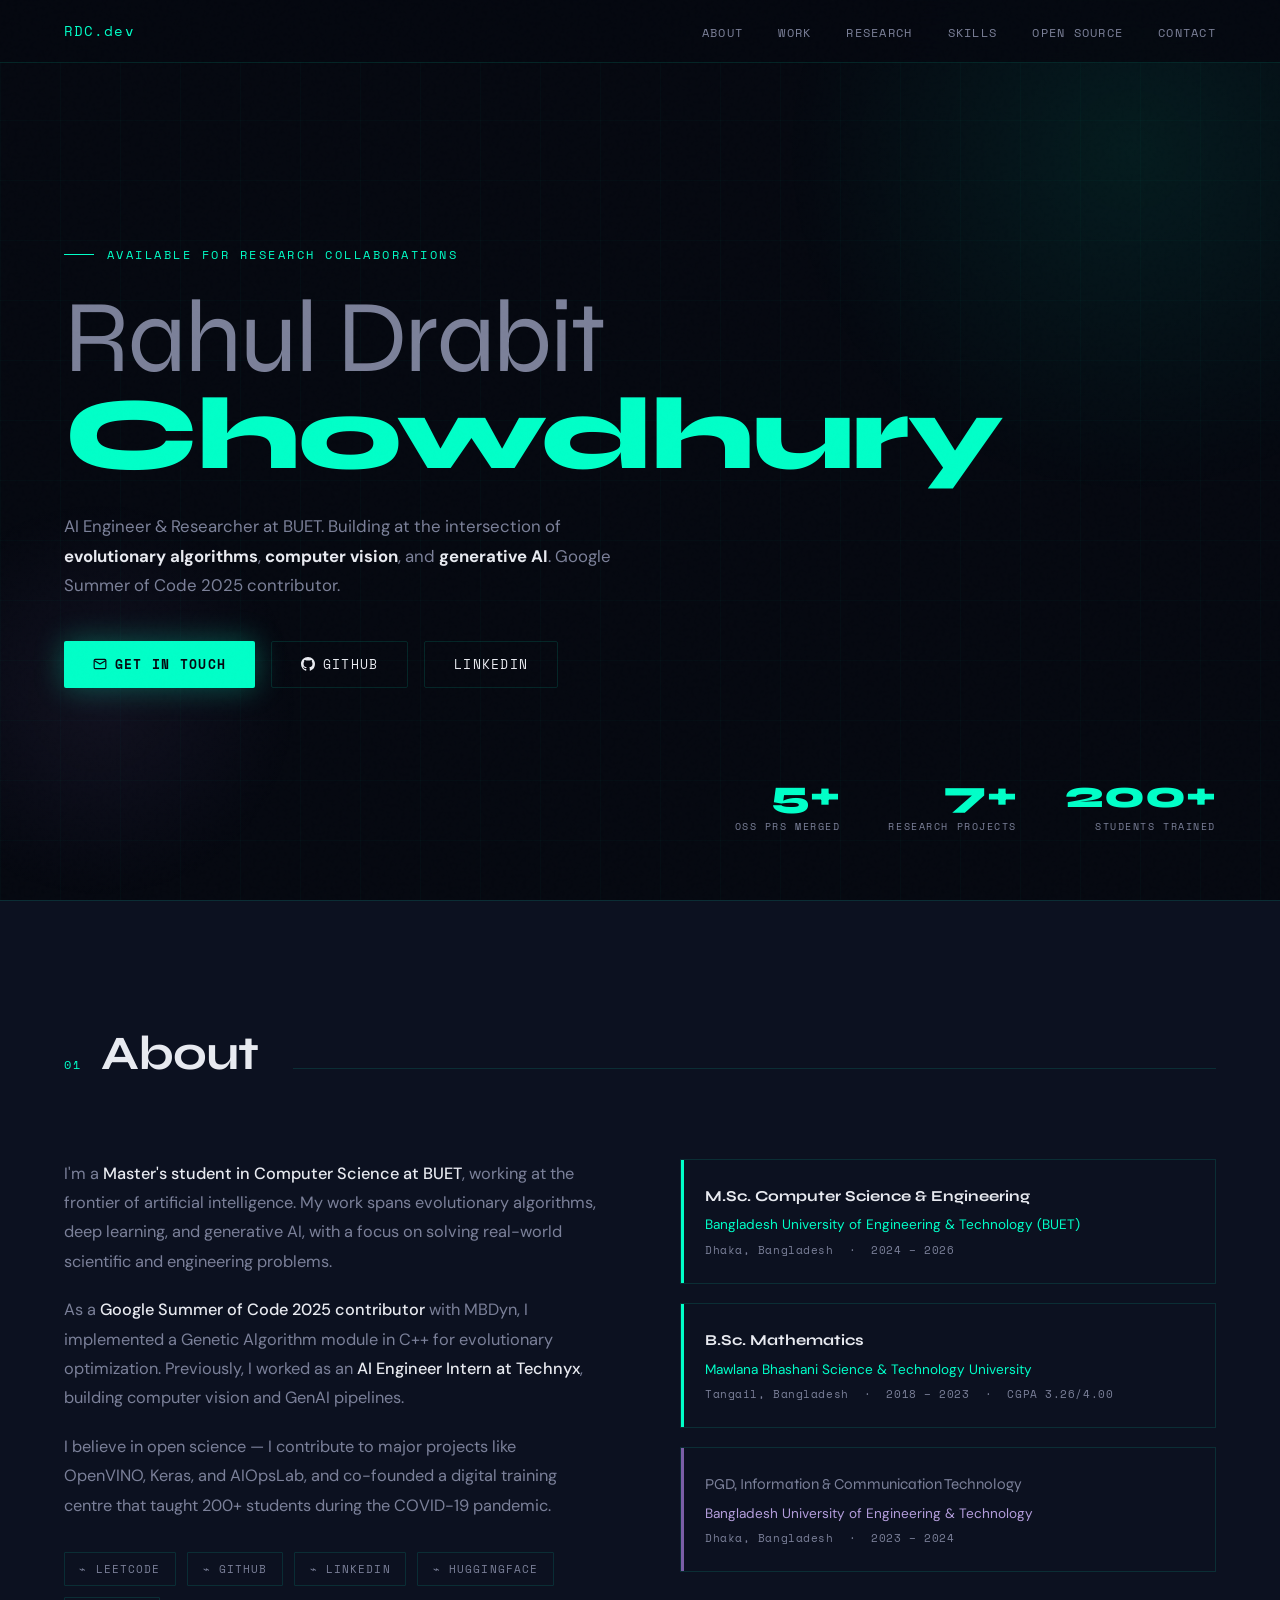
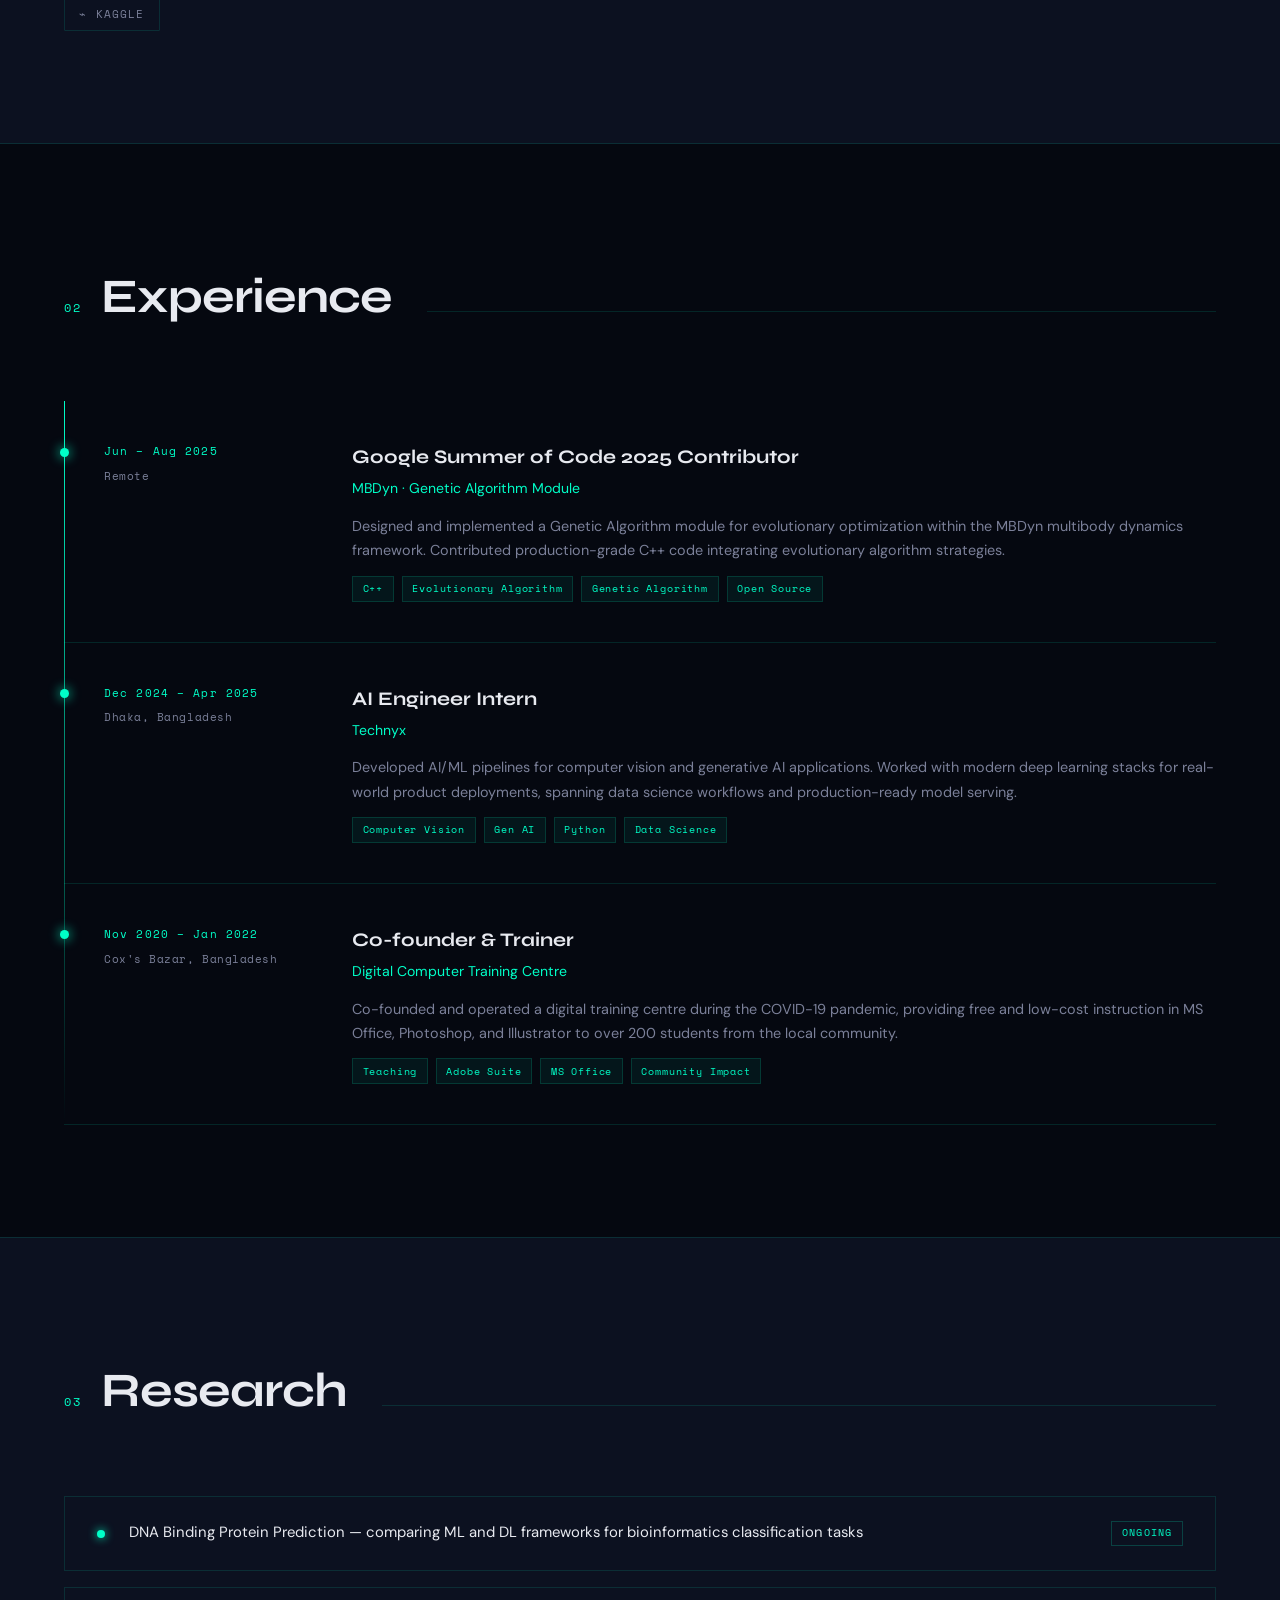
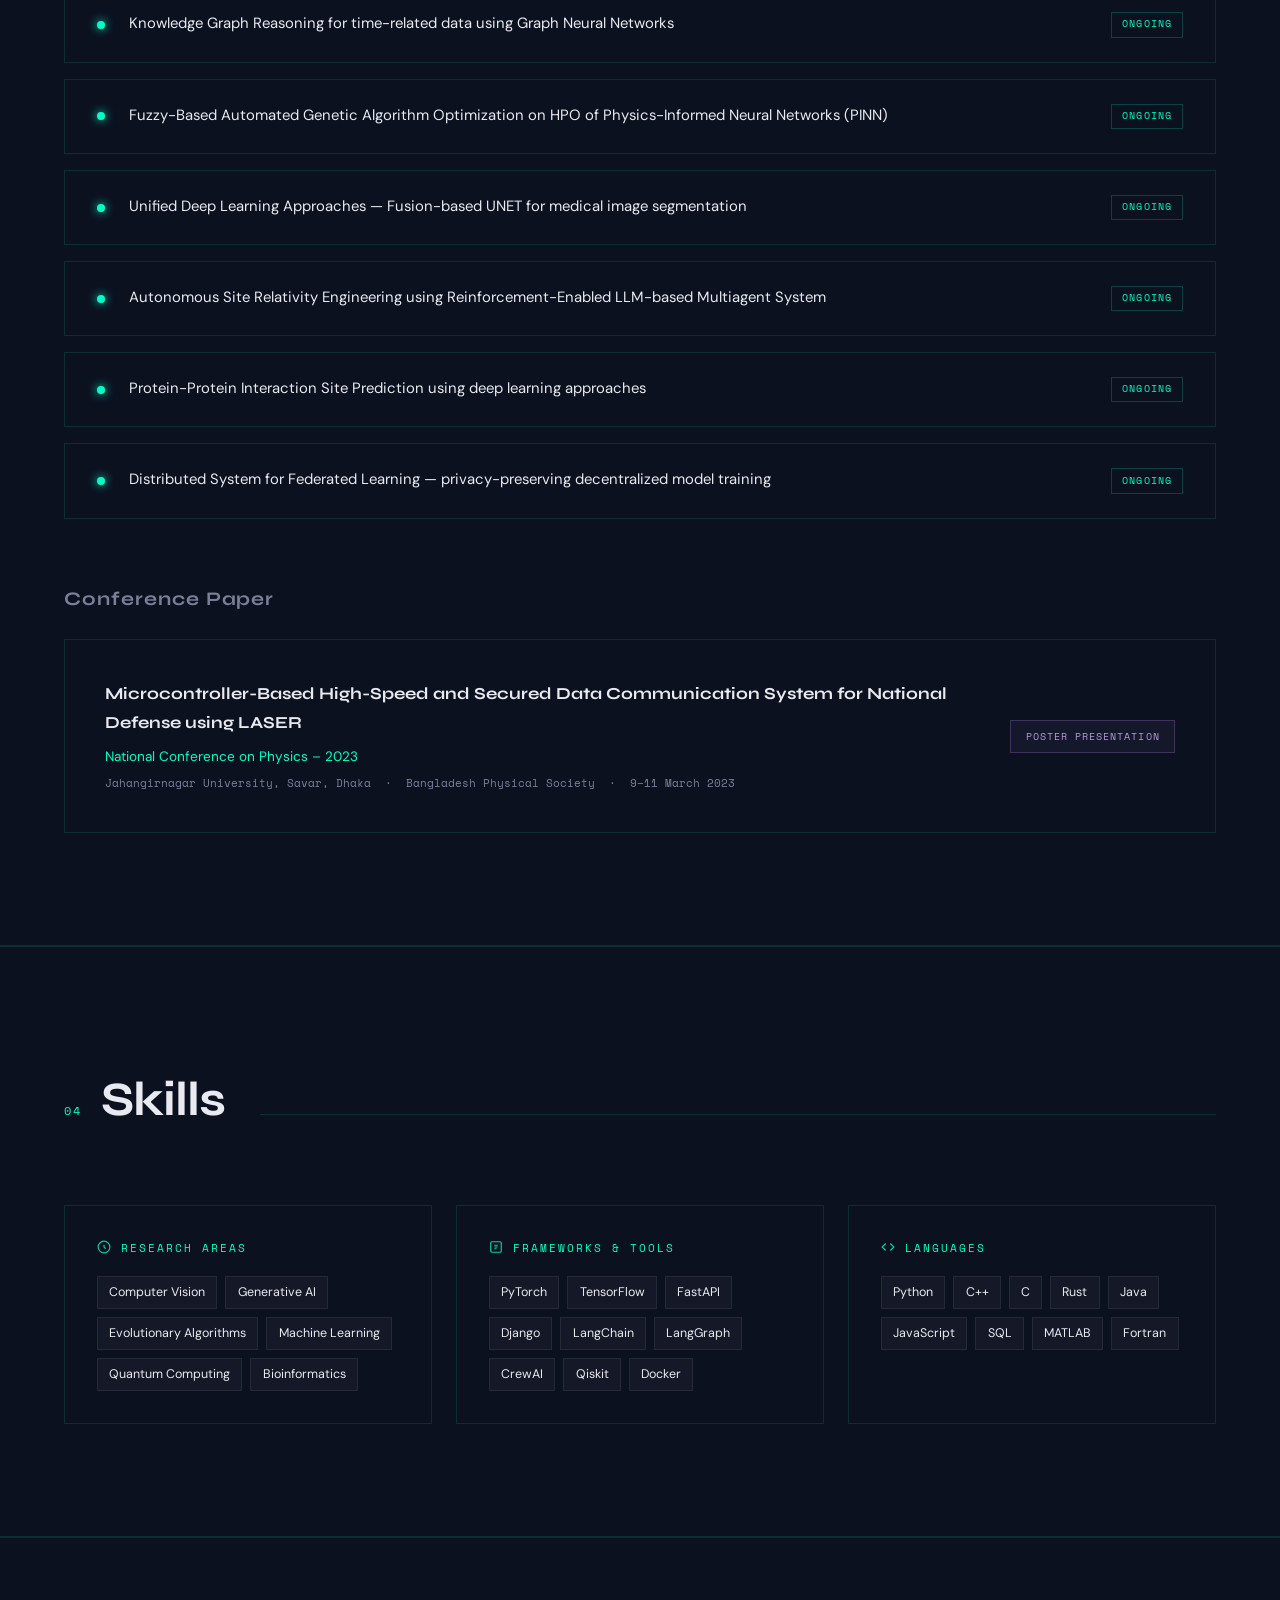
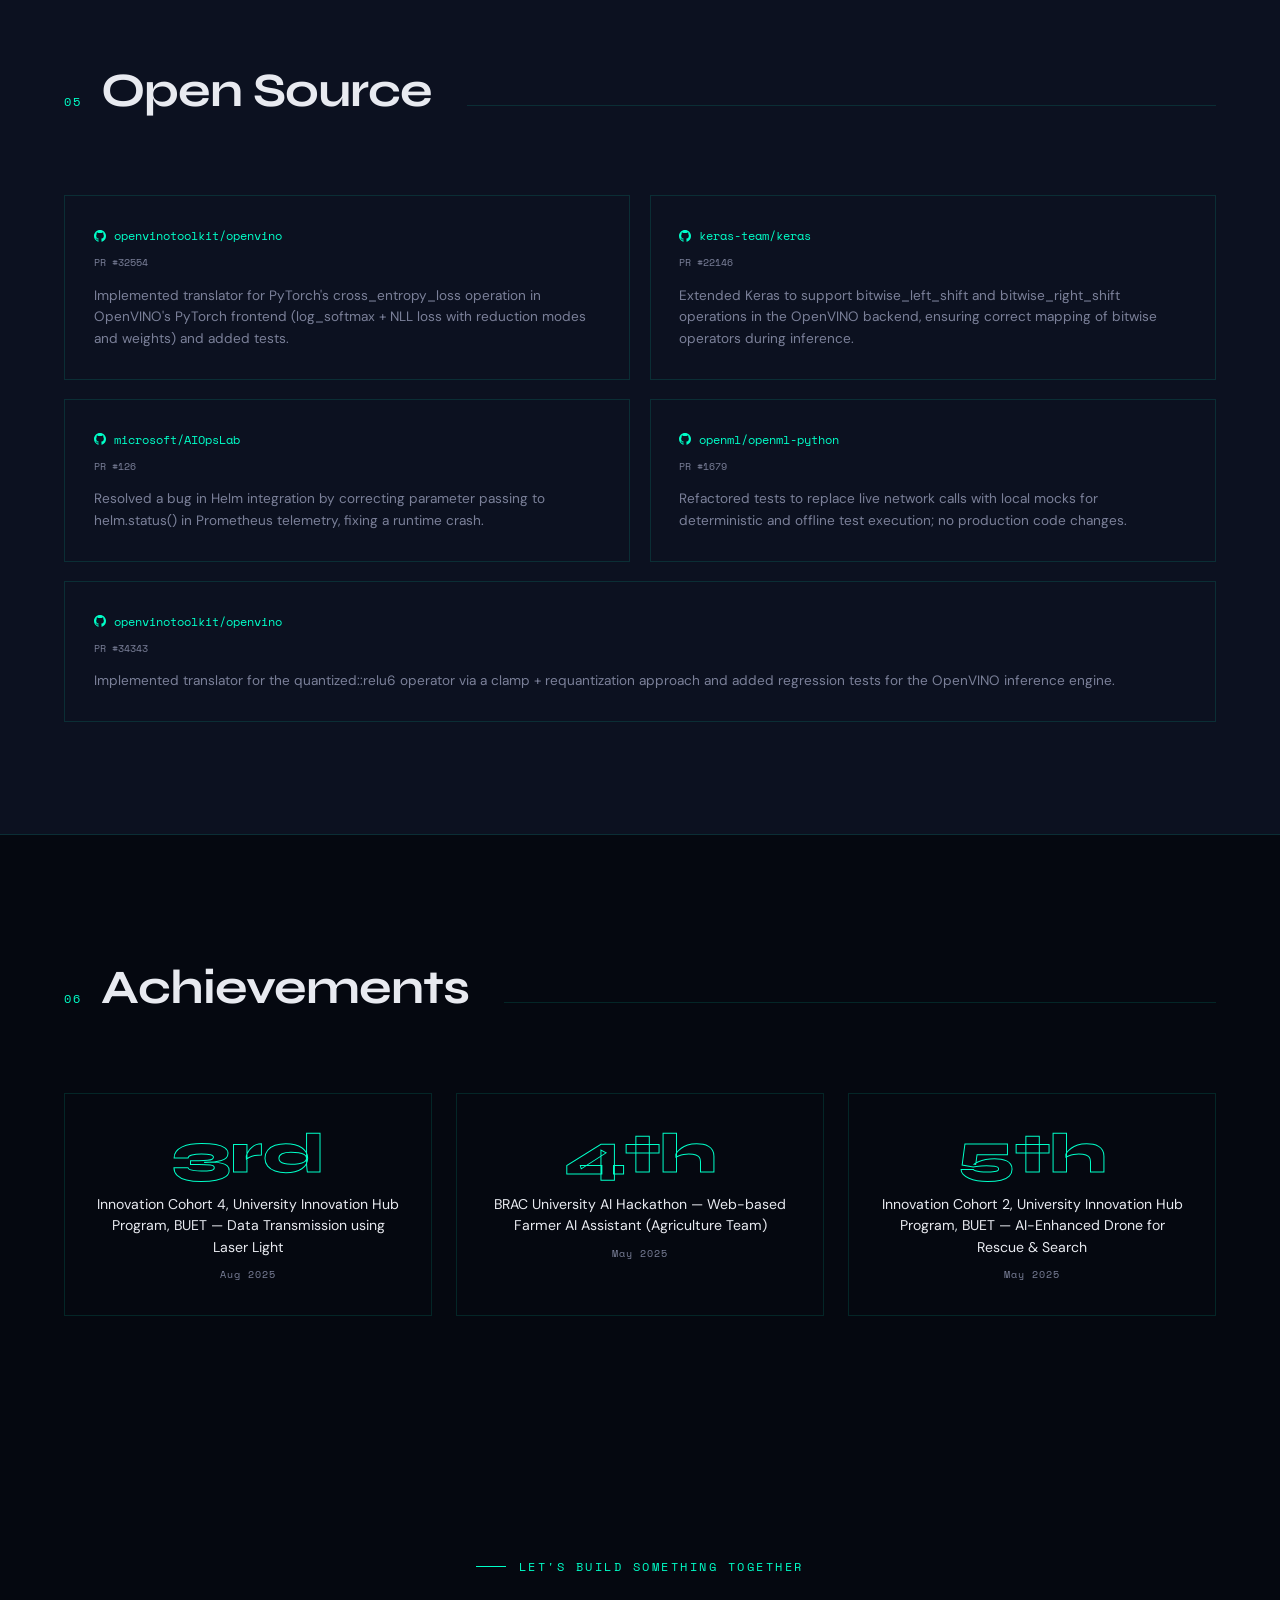
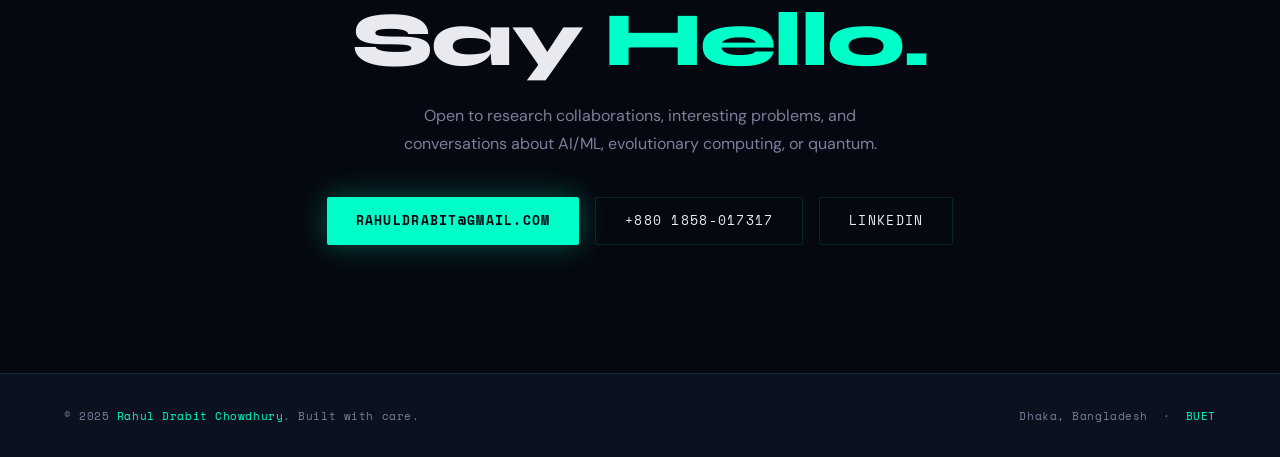
==== index.html @ 12fa7d72 "Adding initial  Index file" ====
<!DOCTYPE html>
<html lang="en">
<head>
<meta charset="UTF-8" />
<meta name="viewport" content="width=device-width, initial-scale=1.0" />
<title>Rahul Drabit Chowdhury — AI Engineer & Researcher</title>
<link rel="preconnect" href="https://fonts.googleapis.com" />
<link rel="preconnect" href="https://fonts.gstatic.com" crossorigin />
<link href="https://fonts.googleapis.com/css2?family=Syne:wght@400;600;700;800&family=Space+Mono:ital,wght@0,400;0,700;1,400&family=DM+Sans:ital,opsz,wght@0,9..40,300;0,9..40,400;0,9..40,500;1,9..40,300&display=swap" rel="stylesheet" />
<style>
  /* ─── TOKENS ───────────────────────────────────────────────────── */
  :root {
    --bg:        #050810;
    --surface:   #0c1120;
    --border:    rgba(0,255,200,0.12);
    --accent:    #00ffc8;
    --accent2:   #7b5ea7;
    --accent3:   #ff6b6b;
    --text:      #e8eaf0;
    --muted:     #7b8099;
    --heading:   'Syne', sans-serif;
    --mono:      'Space Mono', monospace;
    --body:      'DM Sans', sans-serif;
    --glow:      0 0 40px rgba(0,255,200,0.18);
  }

  *, *::before, *::after { box-sizing: border-box; margin: 0; padding: 0; }

  html { scroll-behavior: smooth; font-size: 16px; }

  body {
    background: var(--bg);
    color: var(--text);
    font-family: var(--body);
    line-height: 1.7;
    overflow-x: hidden;
  }

  /* ─── NOISE OVERLAY ─────────────────────────────────────────────── */
  body::before {
    content: '';
    position: fixed;
    inset: 0;
    background-image: url("data:image/svg+xml,%3Csvg viewBox='0 0 256 256' xmlns='http://www.w3.org/2000/svg'%3E%3Cfilter id='n'%3E%3CfeTurbulence type='fractalNoise' baseFrequency='0.9' numOctaves='4' stitchTiles='stitch'/%3E%3C/filter%3E%3Crect width='100%25' height='100%25' filter='url(%23n)' opacity='0.04'/%3E%3C/svg%3E");
    pointer-events: none;
    z-index: 9999;
    opacity: 0.4;
  }

  /* ─── GRID BACKDROP ─────────────────────────────────────────────── */
  body::after {
    content: '';
    position: fixed;
    inset: 0;
    background-image:
      linear-gradient(rgba(0,255,200,0.025) 1px, transparent 1px),
      linear-gradient(90deg, rgba(0,255,200,0.025) 1px, transparent 1px);
    background-size: 60px 60px;
    pointer-events: none;
    z-index: 0;
  }

  /* ─── SCROLLBAR ──────────────────────────────────────────────────── */
  ::-webkit-scrollbar { width: 4px; }
  ::-webkit-scrollbar-track { background: var(--bg); }
  ::-webkit-scrollbar-thumb { background: var(--accent); border-radius: 2px; }

  /* ─── NAV ────────────────────────────────────────────────────────── */
  nav {
    position: fixed;
    top: 0; left: 0; right: 0;
    z-index: 100;
    display: flex;
    align-items: center;
    justify-content: space-between;
    padding: 1.1rem 4rem;
    background: rgba(5,8,16,0.85);
    backdrop-filter: blur(18px);
    border-bottom: 1px solid var(--border);
  }
  .nav-logo {
    font-family: var(--mono);
    font-size: 0.85rem;
    color: var(--accent);
    letter-spacing: 0.08em;
    text-decoration: none;
  }
  .nav-links { display: flex; gap: 2.2rem; list-style: none; }
  .nav-links a {
    font-family: var(--mono);
    font-size: 0.78rem;
    letter-spacing: 0.1em;
    color: var(--muted);
    text-decoration: none;
    text-transform: uppercase;
    transition: color 0.2s;
  }
  .nav-links a:hover { color: var(--accent); }

  /* ─── HERO ───────────────────────────────────────────────────────── */
  #hero {
    position: relative;
    z-index: 1;
    min-height: 100vh;
    display: flex;
    flex-direction: column;
    justify-content: center;
    padding: 8rem 4rem 6rem;
    overflow: hidden;
  }

  .hero-orb {
    position: absolute;
    width: 700px; height: 700px;
    background: radial-gradient(circle, rgba(0,255,200,0.08) 0%, transparent 70%);
    top: -200px; right: -200px;
    border-radius: 50%;
    pointer-events: none;
    animation: pulse 8s ease-in-out infinite;
  }
  .hero-orb2 {
    position: absolute;
    width: 400px; height: 400px;
    background: radial-gradient(circle, rgba(123,94,167,0.1) 0%, transparent 70%);
    bottom: 0; left: -100px;
    border-radius: 50%;
    pointer-events: none;
    animation: pulse 10s ease-in-out infinite reverse;
  }

  @keyframes pulse {
    0%, 100% { transform: scale(1) translate(0,0); opacity: 1; }
    50% { transform: scale(1.08) translate(10px, -10px); opacity: 0.7; }
  }

  .hero-tag {
    font-family: var(--mono);
    font-size: 0.78rem;
    color: var(--accent);
    letter-spacing: 0.2em;
    text-transform: uppercase;
    margin-bottom: 1.5rem;
    display: flex;
    align-items: center;
    gap: 0.8rem;
    opacity: 0;
    animation: fadeUp 0.8s 0.2s forwards;
  }
  .hero-tag::before {
    content: '';
    display: inline-block;
    width: 30px; height: 1px;
    background: var(--accent);
  }

  h1 {
    font-family: var(--heading);
    font-size: clamp(3.5rem, 8vw, 7rem);
    font-weight: 800;
    line-height: 0.95;
    letter-spacing: -0.02em;
    margin-bottom: 1.8rem;
    opacity: 0;
    animation: fadeUp 0.8s 0.4s forwards;
  }
  h1 .line-accent { color: var(--accent); display: block; }
  h1 .line-dim { color: var(--muted); font-weight: 400; }

  .hero-desc {
    max-width: 560px;
    font-size: 1.05rem;
    color: var(--muted);
    line-height: 1.75;
    margin-bottom: 2.5rem;
    opacity: 0;
    animation: fadeUp 0.8s 0.6s forwards;
  }

  .hero-actions {
    display: flex;
    gap: 1rem;
    flex-wrap: wrap;
    opacity: 0;
    animation: fadeUp 0.8s 0.8s forwards;
  }

  .btn {
    display: inline-flex;
    align-items: center;
    gap: 0.5rem;
    padding: 0.75rem 1.8rem;
    font-family: var(--mono);
    font-size: 0.8rem;
    letter-spacing: 0.1em;
    text-transform: uppercase;
    text-decoration: none;
    border-radius: 2px;
    transition: all 0.25s;
    cursor: pointer;
  }
  .btn-primary {
    background: var(--accent);
    color: var(--bg);
    font-weight: 700;
    box-shadow: 0 0 30px rgba(0,255,200,0.3);
  }
  .btn-primary:hover { box-shadow: 0 0 50px rgba(0,255,200,0.55); transform: translateY(-2px); }
  .btn-ghost {
    border: 1px solid var(--border);
    color: var(--text);
    background: transparent;
  }
  .btn-ghost:hover { border-color: var(--accent); color: var(--accent); }

  .hero-stats {
    position: absolute;
    bottom: 4rem; right: 4rem;
    display: flex;
    gap: 3rem;
    opacity: 0;
    animation: fadeUp 0.8s 1s forwards;
  }
  .stat-item { text-align: right; }
  .stat-num {
    font-family: var(--heading);
    font-size: 2.4rem;
    font-weight: 800;
    color: var(--accent);
    line-height: 1;
  }
  .stat-label {
    font-family: var(--mono);
    font-size: 0.65rem;
    letter-spacing: 0.15em;
    color: var(--muted);
    text-transform: uppercase;
    margin-top: 0.25rem;
  }

  @keyframes fadeUp {
    from { opacity: 0; transform: translateY(24px); }
    to   { opacity: 1; transform: translateY(0); }
  }

  /* ─── SECTION COMMONS ────────────────────────────────────────────── */
  section {
    position: relative;
    z-index: 1;
    padding: 7rem 4rem;
  }
  .section-header {
    display: flex;
    align-items: baseline;
    gap: 1.2rem;
    margin-bottom: 4rem;
  }
  .section-num {
    font-family: var(--mono);
    font-size: 0.72rem;
    color: var(--accent);
    letter-spacing: 0.15em;
  }
  h2 {
    font-family: var(--heading);
    font-size: clamp(2rem, 4vw, 3rem);
    font-weight: 700;
    letter-spacing: -0.02em;
    color: var(--text);
  }
  .section-line {
    flex: 1;
    height: 1px;
    background: var(--border);
    margin-left: 1rem;
  }

  /* ─── ABOUT ──────────────────────────────────────────────────────── */
  #about { background: var(--surface); border-top: 1px solid var(--border); border-bottom: 1px solid var(--border); }

  .about-grid {
    display: grid;
    grid-template-columns: 1fr 1fr;
    gap: 5rem;
    align-items: start;
  }
  .about-text p {
    color: var(--muted);
    margin-bottom: 1.2rem;
    font-size: 1.02rem;
    line-height: 1.8;
  }
  .about-text p strong { color: var(--text); font-weight: 500; }

  .about-links { display: flex; flex-wrap: wrap; gap: 0.7rem; margin-top: 2rem; }
  .chip {
    display: inline-flex;
    align-items: center;
    gap: 0.4rem;
    padding: 0.4rem 0.9rem;
    background: transparent;
    border: 1px solid var(--border);
    border-radius: 1px;
    font-family: var(--mono);
    font-size: 0.7rem;
    letter-spacing: 0.1em;
    color: var(--muted);
    text-decoration: none;
    text-transform: uppercase;
    transition: all 0.2s;
  }
  .chip:hover { border-color: var(--accent); color: var(--accent); }

  .about-edu {}
  .edu-item {
    padding: 1.5rem;
    border: 1px solid var(--border);
    margin-bottom: 1.2rem;
    position: relative;
    transition: border-color 0.2s;
  }
  .edu-item:hover { border-color: rgba(0,255,200,0.35); }
  .edu-item::before {
    content: '';
    position: absolute;
    top: 0; left: 0;
    width: 3px; height: 100%;
    background: var(--accent);
  }
  .edu-degree {
    font-family: var(--heading);
    font-size: 0.95rem;
    font-weight: 700;
    color: var(--text);
    margin-bottom: 0.25rem;
  }
  .edu-school {
    font-size: 0.85rem;
    color: var(--accent);
    margin-bottom: 0.2rem;
  }
  .edu-meta {
    font-family: var(--mono);
    font-size: 0.7rem;
    color: var(--muted);
    letter-spacing: 0.05em;
  }

  /* ─── EXPERIENCE ─────────────────────────────────────────────────── */
  .exp-timeline { position: relative; }
  .exp-timeline::before {
    content: '';
    position: absolute;
    top: 0; bottom: 0; left: 0;
    width: 1px;
    background: linear-gradient(to bottom, var(--accent), transparent);
  }

  .exp-item {
    display: grid;
    grid-template-columns: 200px 1fr;
    gap: 3rem;
    padding: 2.5rem 0 2.5rem 2.5rem;
    border-bottom: 1px solid var(--border);
    position: relative;
  }
  .exp-item::before {
    content: '';
    position: absolute;
    top: 2.9rem; left: -4px;
    width: 9px; height: 9px;
    background: var(--accent);
    border-radius: 50%;
    box-shadow: 0 0 12px var(--accent);
  }
  .exp-meta {}
  .exp-period {
    font-family: var(--mono);
    font-size: 0.7rem;
    color: var(--accent);
    letter-spacing: 0.1em;
    margin-bottom: 0.4rem;
  }
  .exp-location {
    font-family: var(--mono);
    font-size: 0.68rem;
    color: var(--muted);
    letter-spacing: 0.05em;
  }
  .exp-content {}
  .exp-role {
    font-family: var(--heading);
    font-size: 1.2rem;
    font-weight: 700;
    color: var(--text);
    margin-bottom: 0.2rem;
  }
  .exp-company {
    font-size: 0.88rem;
    color: var(--accent);
    margin-bottom: 0.8rem;
  }
  .exp-desc {
    font-size: 0.9rem;
    color: var(--muted);
    line-height: 1.7;
  }
  .exp-tags { display: flex; flex-wrap: wrap; gap: 0.5rem; margin-top: 0.8rem; }
  .tag {
    padding: 0.2rem 0.6rem;
    background: rgba(0,255,200,0.06);
    border: 1px solid rgba(0,255,200,0.15);
    font-family: var(--mono);
    font-size: 0.65rem;
    color: var(--accent);
    letter-spacing: 0.08em;
  }

  /* ─── SKILLS ─────────────────────────────────────────────────────── */
  #skills { background: var(--surface); border-top: 1px solid var(--border); border-bottom: 1px solid var(--border); }

  .skills-grid {
    display: grid;
    grid-template-columns: repeat(3, 1fr);
    gap: 1.5rem;
  }
  .skill-card {
    padding: 2rem;
    border: 1px solid var(--border);
    transition: all 0.25s;
    position: relative;
    overflow: hidden;
  }
  .skill-card::after {
    content: '';
    position: absolute;
    bottom: 0; left: 0; right: 0;
    height: 2px;
    background: linear-gradient(90deg, var(--accent), transparent);
    transform: scaleX(0);
    transform-origin: left;
    transition: transform 0.3s;
  }
  .skill-card:hover { border-color: rgba(0,255,200,0.3); }
  .skill-card:hover::after { transform: scaleX(1); }

  .skill-card-title {
    font-family: var(--mono);
    font-size: 0.7rem;
    letter-spacing: 0.18em;
    color: var(--accent);
    text-transform: uppercase;
    margin-bottom: 1.2rem;
    display: flex;
    align-items: center;
    gap: 0.6rem;
  }
  .skill-card-title svg { opacity: 0.8; }
  .skill-pills { display: flex; flex-wrap: wrap; gap: 0.5rem; }
  .pill {
    padding: 0.3rem 0.7rem;
    background: rgba(255,255,255,0.03);
    border: 1px solid rgba(255,255,255,0.07);
    font-size: 0.78rem;
    color: var(--text);
    transition: all 0.2s;
  }
  .pill:hover { background: rgba(0,255,200,0.07); border-color: var(--accent); color: var(--accent); }

  /* ─── RESEARCH ───────────────────────────────────────────────────── */
  .research-list { display: flex; flex-direction: column; gap: 1rem; }
  .research-item {
    display: flex;
    align-items: flex-start;
    gap: 1.5rem;
    padding: 1.5rem 2rem;
    border: 1px solid var(--border);
    transition: all 0.25s;
  }
  .research-item:hover { border-color: rgba(0,255,200,0.3); background: rgba(0,255,200,0.02); }
  .research-dot {
    width: 8px; height: 8px;
    background: var(--accent);
    border-radius: 50%;
    margin-top: 0.55rem;
    flex-shrink: 0;
    box-shadow: 0 0 10px var(--accent);
    animation: blink 2s ease-in-out infinite;
  }
  @keyframes blink {
    0%, 100% { opacity: 1; }
    50% { opacity: 0.3; }
  }
  .research-text {
    font-size: 0.93rem;
    color: var(--text);
    line-height: 1.6;
  }
  .research-status {
    margin-left: auto;
    flex-shrink: 0;
    font-family: var(--mono);
    font-size: 0.62rem;
    letter-spacing: 0.12em;
    color: var(--accent);
    text-transform: uppercase;
    padding: 0.2rem 0.6rem;
    border: 1px solid rgba(0,255,200,0.2);
    align-self: flex-start;
  }

  /* ─── OPEN SOURCE ────────────────────────────────────────────────── */
  #opensource { background: var(--surface); border-top: 1px solid var(--border); border-bottom: 1px solid var(--border); }

  .oss-grid {
    display: grid;
    grid-template-columns: repeat(2, 1fr);
    gap: 1.2rem;
  }
  .oss-card {
    padding: 1.8rem;
    border: 1px solid var(--border);
    transition: all 0.25s;
    text-decoration: none;
    display: block;
    position: relative;
    overflow: hidden;
  }
  .oss-card::before {
    content: '';
    position: absolute;
    inset: 0;
    background: linear-gradient(135deg, rgba(0,255,200,0.04), transparent);
    opacity: 0;
    transition: opacity 0.3s;
  }
  .oss-card:hover { border-color: rgba(0,255,200,0.35); }
  .oss-card:hover::before { opacity: 1; }
  .oss-repo {
    font-family: var(--mono);
    font-size: 0.78rem;
    color: var(--accent);
    margin-bottom: 0.5rem;
    display: flex;
    align-items: center;
    gap: 0.5rem;
  }
  .oss-pr {
    font-family: var(--mono);
    font-size: 0.65rem;
    color: var(--muted);
    margin-bottom: 0.8rem;
  }
  .oss-desc {
    font-size: 0.85rem;
    color: var(--muted);
    line-height: 1.6;
  }

  /* ─── ACHIEVEMENTS ───────────────────────────────────────────────── */
  .ach-grid {
    display: grid;
    grid-template-columns: repeat(3, 1fr);
    gap: 1.5rem;
  }
  .ach-card {
    padding: 2rem;
    border: 1px solid var(--border);
    text-align: center;
    transition: all 0.25s;
    position: relative;
  }
  .ach-card:hover { border-color: rgba(0,255,200,0.35); transform: translateY(-4px); }
  .ach-rank {
    font-family: var(--heading);
    font-size: 3.5rem;
    font-weight: 800;
    color: transparent;
    -webkit-text-stroke: 1px var(--accent);
    line-height: 1;
    margin-bottom: 0.8rem;
  }
  .ach-title {
    font-size: 0.88rem;
    color: var(--text);
    line-height: 1.5;
    margin-bottom: 0.5rem;
  }
  .ach-date {
    font-family: var(--mono);
    font-size: 0.65rem;
    color: var(--muted);
    letter-spacing: 0.1em;
  }

  /* ─── CONTACT ────────────────────────────────────────────────────── */
  #contact { text-align: center; padding: 8rem 4rem; }
  .contact-big {
    font-family: var(--heading);
    font-size: clamp(3rem, 6vw, 5.5rem);
    font-weight: 800;
    letter-spacing: -0.02em;
    margin-bottom: 1.5rem;
    line-height: 1;
  }
  .contact-big span { color: var(--accent); }
  .contact-sub {
    color: var(--muted);
    font-size: 1rem;
    margin-bottom: 2.5rem;
    max-width: 500px;
    margin-left: auto;
    margin-right: auto;
  }
  .contact-links { display: flex; justify-content: center; flex-wrap: wrap; gap: 1rem; }

  /* ─── FOOTER ─────────────────────────────────────────────────────── */
  footer {
    background: var(--surface);
    border-top: 1px solid var(--border);
    padding: 2rem 4rem;
    display: flex;
    justify-content: space-between;
    align-items: center;
    position: relative;
    z-index: 1;
  }
  footer p {
    font-family: var(--mono);
    font-size: 0.7rem;
    color: var(--muted);
    letter-spacing: 0.05em;
  }
  footer span { color: var(--accent); }

  /* ─── PAPER SECTION ──────────────────────────────────────────────── */
  .paper-card {
    padding: 2.5rem;
    border: 1px solid var(--border);
    display: grid;
    grid-template-columns: 1fr auto;
    gap: 2rem;
    align-items: center;
    transition: all 0.25s;
  }
  .paper-card:hover { border-color: rgba(0,255,200,0.35); }
  .paper-title {
    font-family: var(--heading);
    font-size: 1.05rem;
    font-weight: 700;
    color: var(--text);
    margin-bottom: 0.5rem;
  }
  .paper-venue {
    font-size: 0.85rem;
    color: var(--accent);
    margin-bottom: 0.3rem;
  }
  .paper-meta {
    font-family: var(--mono);
    font-size: 0.7rem;
    color: var(--muted);
  }
  .paper-badge {
    padding: 0.4rem 0.9rem;
    border: 1px solid rgba(123,94,167,0.4);
    background: rgba(123,94,167,0.08);
    font-family: var(--mono);
    font-size: 0.65rem;
    letter-spacing: 0.1em;
    color: #b39ddb;
    text-transform: uppercase;
    white-space: nowrap;
  }

  /* ─── RESPONSIVE ─────────────────────────────────────────────────── */
  @media (max-width: 900px) {
    nav { padding: 1rem 1.5rem; }
    .nav-links { gap: 1.2rem; }
    section { padding: 5rem 1.5rem; }
    #hero { padding: 7rem 1.5rem 5rem; }
    .about-grid, .skills-grid { grid-template-columns: 1fr; gap: 2.5rem; }
    .oss-grid, .ach-grid { grid-template-columns: 1fr; }
    .exp-item { grid-template-columns: 1fr; gap: 0.5rem; padding-left: 1.8rem; }
    .hero-stats { position: static; margin-top: 3rem; flex-wrap: wrap; gap: 1.5rem; }
    .stat-item { text-align: left; }
    h1 { font-size: 3.2rem; }
    .paper-card { grid-template-columns: 1fr; }
    footer { flex-direction: column; gap: 0.5rem; text-align: center; }
  }

  /* ─── SCROLL REVEAL ──────────────────────────────────────────────── */
  .reveal {
    opacity: 0;
    transform: translateY(30px);
    transition: opacity 0.7s ease, transform 0.7s ease;
  }
  .reveal.visible {
    opacity: 1;
    transform: translateY(0);
  }
</style>
</head>
<body>

<!-- NAV -->
<nav>
  <a href="#" class="nav-logo">RDC.dev</a>
  <ul class="nav-links">
    <li><a href="#about">About</a></li>
    <li><a href="#experience">Work</a></li>
    <li><a href="#research">Research</a></li>
    <li><a href="#skills">Skills</a></li>
    <li><a href="#opensource">Open Source</a></li>
    <li><a href="#contact">Contact</a></li>
  </ul>
</nav>

<!-- HERO -->
<section id="hero">
  <div class="hero-orb"></div>
  <div class="hero-orb2"></div>

  <p class="hero-tag">Available for research collaborations</p>

  <h1>
    <span class="line-dim">Rahul Drabit</span>
    <span class="line-accent">Chowdhury</span>
  </h1>

  <p class="hero-desc">
    AI Engineer &amp; Researcher at BUET. Building at the intersection of
    <strong style="color:var(--text)">evolutionary algorithms</strong>,
    <strong style="color:var(--text)">computer vision</strong>, and
    <strong style="color:var(--text)">generative AI</strong>.
    Google Summer of Code 2025 contributor.
  </p>

  <div class="hero-actions">
    <a href="mailto:rahuldrabit@gmail.com" class="btn btn-primary">
      <svg width="14" height="14" fill="none" stroke="currentColor" stroke-width="2" viewBox="0 0 24 24"><path d="M4 4h16c1.1 0 2 .9 2 2v12c0 1.1-.9 2-2 2H4c-1.1 0-2-.9-2-2V6c0-1.1.9-2 2-2z"/><polyline points="22,6 12,12 2,6"/></svg>
      Get In Touch
    </a>
    <a href="https://github.com/rahuldrabit" target="_blank" class="btn btn-ghost">
      <svg width="14" height="14" fill="currentColor" viewBox="0 0 24 24"><path d="M12 0C5.37 0 0 5.37 0 12c0 5.31 3.435 9.795 8.205 11.385.6.105.825-.255.825-.57 0-.285-.015-1.23-.015-2.235-3.015.555-3.795-.735-4.035-1.41-.135-.345-.72-1.41-1.23-1.695-.42-.225-1.02-.78-.015-.795.945-.015 1.62.87 1.845 1.23 1.08 1.815 2.805 1.305 3.495.99.105-.78.42-1.305.765-1.605-2.67-.3-5.46-1.335-5.46-5.925 0-1.305.465-2.385 1.23-3.225-.12-.3-.54-1.53.12-3.18 0 0 1.005-.315 3.3 1.23.96-.27 1.98-.405 3-.405s2.04.135 3 .405c2.295-1.56 3.3-1.23 3.3-1.23.66 1.65.24 2.88.12 3.18.765.84 1.23 1.905 1.23 3.225 0 4.605-2.805 5.625-5.475 5.925.435.375.81 1.095.81 2.22 0 1.605-.015 2.895-.015 3.3 0 .315.225.69.825.57A12.02 12.02 0 0 0 24 12c0-6.63-5.37-12-12-12z"/></svg>
      GitHub
    </a>
    <a href="https://linkedin.com/in/rahuldrabit" target="_blank" class="btn btn-ghost">LinkedIn</a>
  </div>

  <div class="hero-stats">
    <div class="stat-item">
      <div class="stat-num">5+</div>
      <div class="stat-label">OSS PRs Merged</div>
    </div>
    <div class="stat-item">
      <div class="stat-num">7+</div>
      <div class="stat-label">Research Projects</div>
    </div>
    <div class="stat-item">
      <div class="stat-num">200+</div>
      <div class="stat-label">Students Trained</div>
    </div>
  </div>
</section>

<!-- ABOUT -->
<section id="about">
  <div class="section-header reveal">
    <span class="section-num">01</span>
    <h2>About</h2>
    <div class="section-line"></div>
  </div>

  <div class="about-grid">
    <div class="about-text reveal">
      <p>
        I'm a <strong>Master's student in Computer Science at BUET</strong>, working at the frontier of
        artificial intelligence. My work spans evolutionary algorithms, deep learning, and generative AI,
        with a focus on solving real-world scientific and engineering problems.
      </p>
      <p>
        As a <strong>Google Summer of Code 2025 contributor</strong> with MBDyn, I implemented a
        Genetic Algorithm module in C++ for evolutionary optimization. Previously, I worked as an
        <strong>AI Engineer Intern at Technyx</strong>, building computer vision and GenAI pipelines.
      </p>
      <p>
        I believe in open science — I contribute to major projects like OpenVINO, Keras, and AIOpsLab,
        and co-founded a digital training centre that taught 200+ students during the COVID-19 pandemic.
      </p>
      <div class="about-links">
        <a href="https://leetcode.com/rahuldrabit" class="chip" target="_blank">⌁ LeetCode</a>
        <a href="https://github.com/rahuldrabit" class="chip" target="_blank">⌁ GitHub</a>
        <a href="https://linkedin.com/in/rahuldrabit" class="chip" target="_blank">⌁ LinkedIn</a>
        <a href="https://huggingface.co/rahuldrabit" class="chip" target="_blank">⌁ HuggingFace</a>
        <a href="https://kaggle.com/rahuldrabit" class="chip" target="_blank">⌁ Kaggle</a>
      </div>
    </div>

    <div class="about-edu reveal">
      <div class="edu-item">
        <div class="edu-degree">M.Sc. Computer Science &amp; Engineering</div>
        <div class="edu-school">Bangladesh University of Engineering &amp; Technology (BUET)</div>
        <div class="edu-meta">Dhaka, Bangladesh &nbsp;·&nbsp; 2024 – 2026</div>
      </div>
      <div class="edu-item">
        <div class="edu-degree">B.Sc. Mathematics</div>
        <div class="edu-school">Mawlana Bhashani Science &amp; Technology University</div>
        <div class="edu-meta">Tangail, Bangladesh &nbsp;·&nbsp; 2018 – 2023 &nbsp;·&nbsp; CGPA 3.26/4.00</div>
      </div>
      <div class="edu-item" style="--accent:#7b5ea7;">
        <div class="edu-degree" style="color:var(--muted); font-weight:400;">PGD, Information &amp; Communication Technology</div>
        <div class="edu-school" style="color:#b39ddb;">Bangladesh University of Engineering &amp; Technology</div>
        <div class="edu-meta">Dhaka, Bangladesh &nbsp;·&nbsp; 2023 – 2024</div>
      </div>
    </div>
  </div>
</section>

<!-- EXPERIENCE -->
<section id="experience">
  <div class="section-header reveal">
    <span class="section-num">02</span>
    <h2>Experience</h2>
    <div class="section-line"></div>
  </div>

  <div class="exp-timeline">
    <div class="exp-item reveal">
      <div class="exp-meta">
        <div class="exp-period">Jun – Aug 2025</div>
        <div class="exp-location">Remote</div>
      </div>
      <div class="exp-content">
        <div class="exp-role">Google Summer of Code 2025 Contributor</div>
        <div class="exp-company">MBDyn · Genetic Algorithm Module</div>
        <p class="exp-desc">Designed and implemented a Genetic Algorithm module for evolutionary optimization within the MBDyn multibody dynamics framework. Contributed production-grade C++ code integrating evolutionary algorithm strategies.</p>
        <div class="exp-tags">
          <span class="tag">C++</span>
          <span class="tag">Evolutionary Algorithm</span>
          <span class="tag">Genetic Algorithm</span>
          <span class="tag">Open Source</span>
        </div>
      </div>
    </div>

    <div class="exp-item reveal">
      <div class="exp-meta">
        <div class="exp-period">Dec 2024 – Apr 2025</div>
        <div class="exp-location">Dhaka, Bangladesh</div>
      </div>
      <div class="exp-content">
        <div class="exp-role">AI Engineer Intern</div>
        <div class="exp-company">Technyx</div>
        <p class="exp-desc">Developed AI/ML pipelines for computer vision and generative AI applications. Worked with modern deep learning stacks for real-world product deployments, spanning data science workflows and production-ready model serving.</p>
        <div class="exp-tags">
          <span class="tag">Computer Vision</span>
          <span class="tag">Gen AI</span>
          <span class="tag">Python</span>
          <span class="tag">Data Science</span>
        </div>
      </div>
    </div>

    <div class="exp-item reveal">
      <div class="exp-meta">
        <div class="exp-period">Nov 2020 – Jan 2022</div>
        <div class="exp-location">Cox's Bazar, Bangladesh</div>
      </div>
      <div class="exp-content">
        <div class="exp-role">Co-founder &amp; Trainer</div>
        <div class="exp-company">Digital Computer Training Centre</div>
        <p class="exp-desc">Co-founded and operated a digital training centre during the COVID-19 pandemic, providing free and low-cost instruction in MS Office, Photoshop, and Illustrator to over 200 students from the local community.</p>
        <div class="exp-tags">
          <span class="tag">Teaching</span>
          <span class="tag">Adobe Suite</span>
          <span class="tag">MS Office</span>
          <span class="tag">Community Impact</span>
        </div>
      </div>
    </div>
  </div>
</section>

<!-- RESEARCH -->
<section id="research" style="background:var(--surface); border-top:1px solid var(--border); border-bottom:1px solid var(--border);">
  <div class="section-header reveal">
    <span class="section-num">03</span>
    <h2>Research</h2>
    <div class="section-line"></div>
  </div>

  <div class="research-list">
    <div class="research-item reveal">
      <div class="research-dot"></div>
      <div class="research-text">DNA Binding Protein Prediction — comparing ML and DL frameworks for bioinformatics classification tasks</div>
      <span class="research-status">Ongoing</span>
    </div>
    <div class="research-item reveal">
      <div class="research-dot"></div>
      <div class="research-text">Knowledge Graph Reasoning for time-related data using Graph Neural Networks</div>
      <span class="research-status">Ongoing</span>
    </div>
    <div class="research-item reveal">
      <div class="research-dot"></div>
      <div class="research-text">Fuzzy-Based Automated Genetic Algorithm Optimization on HPO of Physics-Informed Neural Networks (PINN)</div>
      <span class="research-status">Ongoing</span>
    </div>
    <div class="research-item reveal">
      <div class="research-dot"></div>
      <div class="research-text">Unified Deep Learning Approaches — Fusion-based UNET for medical image segmentation</div>
      <span class="research-status">Ongoing</span>
    </div>
    <div class="research-item reveal">
      <div class="research-dot"></div>
      <div class="research-text">Autonomous Site Relativity Engineering using Reinforcement-Enabled LLM-based Multiagent System</div>
      <span class="research-status">Ongoing</span>
    </div>
    <div class="research-item reveal">
      <div class="research-dot"></div>
      <div class="research-text">Protein-Protein Interaction Site Prediction using deep learning approaches</div>
      <span class="research-status">Ongoing</span>
    </div>
    <div class="research-item reveal">
      <div class="research-dot"></div>
      <div class="research-text">Distributed System for Federated Learning — privacy-preserving decentralized model training</div>
      <span class="research-status">Ongoing</span>
    </div>
  </div>

  <!-- Conference Paper -->
  <div style="margin-top: 4rem;">
    <h3 style="font-family:var(--heading); font-size:1.2rem; color:var(--muted); margin-bottom:1.5rem; letter-spacing:0.05em;">Conference Paper</h3>
    <div class="paper-card reveal">
      <div>
        <div class="paper-title">Microcontroller-Based High-Speed and Secured Data Communication System for National Defense using LASER</div>
        <div class="paper-venue">National Conference on Physics – 2023</div>
        <div class="paper-meta">Jahangirnagar University, Savar, Dhaka &nbsp;·&nbsp; Bangladesh Physical Society &nbsp;·&nbsp; 9–11 March 2023</div>
      </div>
      <span class="paper-badge">Poster Presentation</span>
    </div>
  </div>
</section>

<!-- SKILLS -->
<section id="skills">
  <div class="section-header reveal">
    <span class="section-num">04</span>
    <h2>Skills</h2>
    <div class="section-line"></div>
  </div>

  <div class="skills-grid">
    <div class="skill-card reveal">
      <div class="skill-card-title">
        <svg width="14" height="14" fill="none" stroke="currentColor" stroke-width="2" viewBox="0 0 24 24"><circle cx="12" cy="12" r="10"/><path d="M12 8v4l3 3"/></svg>
        Research Areas
      </div>
      <div class="skill-pills">
        <span class="pill">Computer Vision</span>
        <span class="pill">Generative AI</span>
        <span class="pill">Evolutionary Algorithms</span>
        <span class="pill">Machine Learning</span>
        <span class="pill">Quantum Computing</span>
        <span class="pill">Bioinformatics</span>
      </div>
    </div>

    <div class="skill-card reveal">
      <div class="skill-card-title">
        <svg width="14" height="14" fill="none" stroke="currentColor" stroke-width="2" viewBox="0 0 24 24"><rect x="3" y="3" width="18" height="18" rx="2"/><path d="M9 9h6M9 12h6M9 15h4"/></svg>
        Frameworks &amp; Tools
      </div>
      <div class="skill-pills">
        <span class="pill">PyTorch</span>
        <span class="pill">TensorFlow</span>
        <span class="pill">FastAPI</span>
        <span class="pill">Django</span>
        <span class="pill">LangChain</span>
        <span class="pill">LangGraph</span>
        <span class="pill">CrewAI</span>
        <span class="pill">Qiskit</span>
        <span class="pill">Docker</span>
      </div>
    </div>

    <div class="skill-card reveal">
      <div class="skill-card-title">
        <svg width="14" height="14" fill="none" stroke="currentColor" stroke-width="2" viewBox="0 0 24 24"><polyline points="16 18 22 12 16 6"/><polyline points="8 6 2 12 8 18"/></svg>
        Languages
      </div>
      <div class="skill-pills">
        <span class="pill">Python</span>
        <span class="pill">C++</span>
        <span class="pill">C</span>
        <span class="pill">Rust</span>
        <span class="pill">Java</span>
        <span class="pill">JavaScript</span>
        <span class="pill">SQL</span>
        <span class="pill">MATLAB</span>
        <span class="pill">Fortran</span>
      </div>
    </div>
  </div>
</section>

<!-- OPEN SOURCE -->
<section id="opensource">
  <div class="section-header reveal">
    <span class="section-num">05</span>
    <h2>Open Source</h2>
    <div class="section-line"></div>
  </div>

  <div class="oss-grid">
    <a href="https://github.com/openvinotoolkit/openvino/pull/32554" target="_blank" class="oss-card reveal">
      <div class="oss-repo">
        <svg width="12" height="12" fill="currentColor" viewBox="0 0 24 24"><path d="M12 0C5.37 0 0 5.37 0 12c0 5.31 3.435 9.795 8.205 11.385.6.105.825-.255.825-.57 0-.285-.015-1.23-.015-2.235-3.015.555-3.795-.735-4.035-1.41-.135-.345-.72-1.41-1.23-1.695-.42-.225-1.02-.78-.015-.795.945-.015 1.62.87 1.845 1.23 1.08 1.815 2.805 1.305 3.495.99.105-.78.42-1.305.765-1.605-2.67-.3-5.46-1.335-5.46-5.925 0-1.305.465-2.385 1.23-3.225-.12-.3-.54-1.53.12-3.18 0 0 1.005-.315 3.3 1.23.96-.27 1.98-.405 3-.405s2.04.135 3 .405c2.295-1.56 3.3-1.23 3.3-1.23.66 1.65.24 2.88.12 3.18.765.84 1.23 1.905 1.23 3.225 0 4.605-2.805 5.625-5.475 5.925.435.375.81 1.095.81 2.22 0 1.605-.015 2.895-.015 3.3 0 .315.225.69.825.57A12.02 12.02 0 0 0 24 12c0-6.63-5.37-12-12-12z"/></svg>
        openvinotoolkit/openvino
      </div>
      <div class="oss-pr">PR #32554</div>
      <div class="oss-desc">Implemented translator for PyTorch's cross_entropy_loss operation in OpenVINO's PyTorch frontend (log_softmax + NLL loss with reduction modes and weights) and added tests.</div>
    </a>

    <a href="https://github.com/keras-team/keras/pull/22146" target="_blank" class="oss-card reveal">
      <div class="oss-repo">
        <svg width="12" height="12" fill="currentColor" viewBox="0 0 24 24"><path d="M12 0C5.37 0 0 5.37 0 12c0 5.31 3.435 9.795 8.205 11.385.6.105.825-.255.825-.57 0-.285-.015-1.23-.015-2.235-3.015.555-3.795-.735-4.035-1.41-.135-.345-.72-1.41-1.23-1.695-.42-.225-1.02-.78-.015-.795.945-.015 1.62.87 1.845 1.23 1.08 1.815 2.805 1.305 3.495.99.105-.78.42-1.305.765-1.605-2.67-.3-5.46-1.335-5.46-5.925 0-1.305.465-2.385 1.23-3.225-.12-.3-.54-1.53.12-3.18 0 0 1.005-.315 3.3 1.23.96-.27 1.98-.405 3-.405s2.04.135 3 .405c2.295-1.56 3.3-1.23 3.3-1.23.66 1.65.24 2.88.12 3.18.765.84 1.23 1.905 1.23 3.225 0 4.605-2.805 5.625-5.475 5.925.435.375.81 1.095.81 2.22 0 1.605-.015 2.895-.015 3.3 0 .315.225.69.825.57A12.02 12.02 0 0 0 24 12c0-6.63-5.37-12-12-12z"/></svg>
        keras-team/keras
      </div>
      <div class="oss-pr">PR #22146</div>
      <div class="oss-desc">Extended Keras to support bitwise_left_shift and bitwise_right_shift operations in the OpenVINO backend, ensuring correct mapping of bitwise operators during inference.</div>
    </a>

    <a href="https://github.com/microsoft/AIOpsLab/pull/126" target="_blank" class="oss-card reveal">
      <div class="oss-repo">
        <svg width="12" height="12" fill="currentColor" viewBox="0 0 24 24"><path d="M12 0C5.37 0 0 5.37 0 12c0 5.31 3.435 9.795 8.205 11.385.6.105.825-.255.825-.57 0-.285-.015-1.23-.015-2.235-3.015.555-3.795-.735-4.035-1.41-.135-.345-.72-1.41-1.23-1.695-.42-.225-1.02-.78-.015-.795.945-.015 1.62.87 1.845 1.23 1.08 1.815 2.805 1.305 3.495.99.105-.78.42-1.305.765-1.605-2.67-.3-5.46-1.335-5.46-5.925 0-1.305.465-2.385 1.23-3.225-.12-.3-.54-1.53.12-3.18 0 0 1.005-.315 3.3 1.23.96-.27 1.98-.405 3-.405s2.04.135 3 .405c2.295-1.56 3.3-1.23 3.3-1.23.66 1.65.24 2.88.12 3.18.765.84 1.23 1.905 1.23 3.225 0 4.605-2.805 5.625-5.475 5.925.435.375.81 1.095.81 2.22 0 1.605-.015 2.895-.015 3.3 0 .315.225.69.825.57A12.02 12.02 0 0 0 24 12c0-6.63-5.37-12-12-12z"/></svg>
        microsoft/AIOpsLab
      </div>
      <div class="oss-pr">PR #126</div>
      <div class="oss-desc">Resolved a bug in Helm integration by correcting parameter passing to helm.status() in Prometheus telemetry, fixing a runtime crash.</div>
    </a>

    <a href="https://github.com/openml/openml-python/pull/1679" target="_blank" class="oss-card reveal">
      <div class="oss-repo">
        <svg width="12" height="12" fill="currentColor" viewBox="0 0 24 24"><path d="M12 0C5.37 0 0 5.37 0 12c0 5.31 3.435 9.795 8.205 11.385.6.105.825-.255.825-.57 0-.285-.015-1.23-.015-2.235-3.015.555-3.795-.735-4.035-1.41-.135-.345-.72-1.41-1.23-1.695-.42-.225-1.02-.78-.015-.795.945-.015 1.62.87 1.845 1.23 1.08 1.815 2.805 1.305 3.495.99.105-.78.42-1.305.765-1.605-2.67-.3-5.46-1.335-5.46-5.925 0-1.305.465-2.385 1.23-3.225-.12-.3-.54-1.53.12-3.18 0 0 1.005-.315 3.3 1.23.96-.27 1.98-.405 3-.405s2.04.135 3 .405c2.295-1.56 3.3-1.23 3.3-1.23.66 1.65.24 2.88.12 3.18.765.84 1.23 1.905 1.23 3.225 0 4.605-2.805 5.625-5.475 5.925.435.375.81 1.095.81 2.22 0 1.605-.015 2.895-.015 3.3 0 .315.225.69.825.57A12.02 12.02 0 0 0 24 12c0-6.63-5.37-12-12-12z"/></svg>
        openml/openml-python
      </div>
      <div class="oss-pr">PR #1679</div>
      <div class="oss-desc">Refactored tests to replace live network calls with local mocks for deterministic and offline test execution; no production code changes.</div>
    </a>

    <a href="https://github.com/openvinotoolkit/openvino/pull/34343" target="_blank" class="oss-card reveal" style="grid-column: span 2;">
      <div class="oss-repo">
        <svg width="12" height="12" fill="currentColor" viewBox="0 0 24 24"><path d="M12 0C5.37 0 0 5.37 0 12c0 5.31 3.435 9.795 8.205 11.385.6.105.825-.255.825-.57 0-.285-.015-1.23-.015-2.235-3.015.555-3.795-.735-4.035-1.41-.135-.345-.72-1.41-1.23-1.695-.42-.225-1.02-.78-.015-.795.945-.015 1.62.87 1.845 1.23 1.08 1.815 2.805 1.305 3.495.99.105-.78.42-1.305.765-1.605-2.67-.3-5.46-1.335-5.46-5.925 0-1.305.465-2.385 1.23-3.225-.12-.3-.54-1.53.12-3.18 0 0 1.005-.315 3.3 1.23.96-.27 1.98-.405 3-.405s2.04.135 3 .405c2.295-1.56 3.3-1.23 3.3-1.23.66 1.65.24 2.88.12 3.18.765.84 1.23 1.905 1.23 3.225 0 4.605-2.805 5.625-5.475 5.925.435.375.81 1.095.81 2.22 0 1.605-.015 2.895-.015 3.3 0 .315.225.69.825.57A12.02 12.02 0 0 0 24 12c0-6.63-5.37-12-12-12z"/></svg>
        openvinotoolkit/openvino
      </div>
      <div class="oss-pr">PR #34343</div>
      <div class="oss-desc">Implemented translator for the quantized::relu6 operator via a clamp + requantization approach and added regression tests for the OpenVINO inference engine.</div>
    </a>
  </div>
</section>

<!-- ACHIEVEMENTS -->
<section id="achievements">
  <div class="section-header reveal">
    <span class="section-num">06</span>
    <h2>Achievements</h2>
    <div class="section-line"></div>
  </div>

  <div class="ach-grid">
    <div class="ach-card reveal">
      <div class="ach-rank">3rd</div>
      <div class="ach-title">Innovation Cohort 4, University Innovation Hub Program, BUET — Data Transmission using Laser Light</div>
      <div class="ach-date">Aug 2025</div>
    </div>
    <div class="ach-card reveal">
      <div class="ach-rank">4th</div>
      <div class="ach-title">BRAC University AI Hackathon — Web-based Farmer AI Assistant (Agriculture Team)</div>
      <div class="ach-date">May 2025</div>
    </div>
    <div class="ach-card reveal">
      <div class="ach-rank">5th</div>
      <div class="ach-title">Innovation Cohort 2, University Innovation Hub Program, BUET — AI-Enhanced Drone for Rescue &amp; Search</div>
      <div class="ach-date">May 2025</div>
    </div>
  </div>
</section>

<!-- CONTACT -->
<section id="contact">
  <p class="hero-tag reveal" style="justify-content:center;">Let's build something together</p>
  <div class="contact-big reveal">
    Say <span>Hello.</span>
  </div>
  <p class="contact-sub reveal">Open to research collaborations, interesting problems, and conversations about AI/ML, evolutionary computing, or quantum.</p>
  <div class="contact-links reveal">
    <a href="mailto:rahuldrabit@gmail.com" class="btn btn-primary">rahuldrabit@gmail.com</a>
    <a href="tel:+8801858017317" class="btn btn-ghost">+880 1858-017317</a>
    <a href="https://linkedin.com/in/rahuldrabit" target="_blank" class="btn btn-ghost">LinkedIn</a>
  </div>
</section>

<!-- FOOTER -->
<footer>
  <p>© 2025 <span>Rahul Drabit Chowdhury</span>. Built with care.</p>
  <p>Dhaka, Bangladesh &nbsp;·&nbsp; <span>BUET</span></p>
</footer>

<script>
  // Scroll reveal
  const observer = new IntersectionObserver((entries) => {
    entries.forEach(e => {
      if (e.isIntersecting) {
        e.target.classList.add('visible');
        observer.unobserve(e.target);
      }
    });
  }, { threshold: 0.1 });

  document.querySelectorAll('.reveal').forEach(el => observer.observe(el));

  // Stagger children reveals within grids
  document.querySelectorAll('.skills-grid, .oss-grid, .ach-grid, .research-list').forEach(grid => {
    [...grid.querySelectorAll('.reveal')].forEach((el, i) => {
      el.style.transitionDelay = `${i * 0.08}s`;
    });
  });
</script>
</body>
</html>
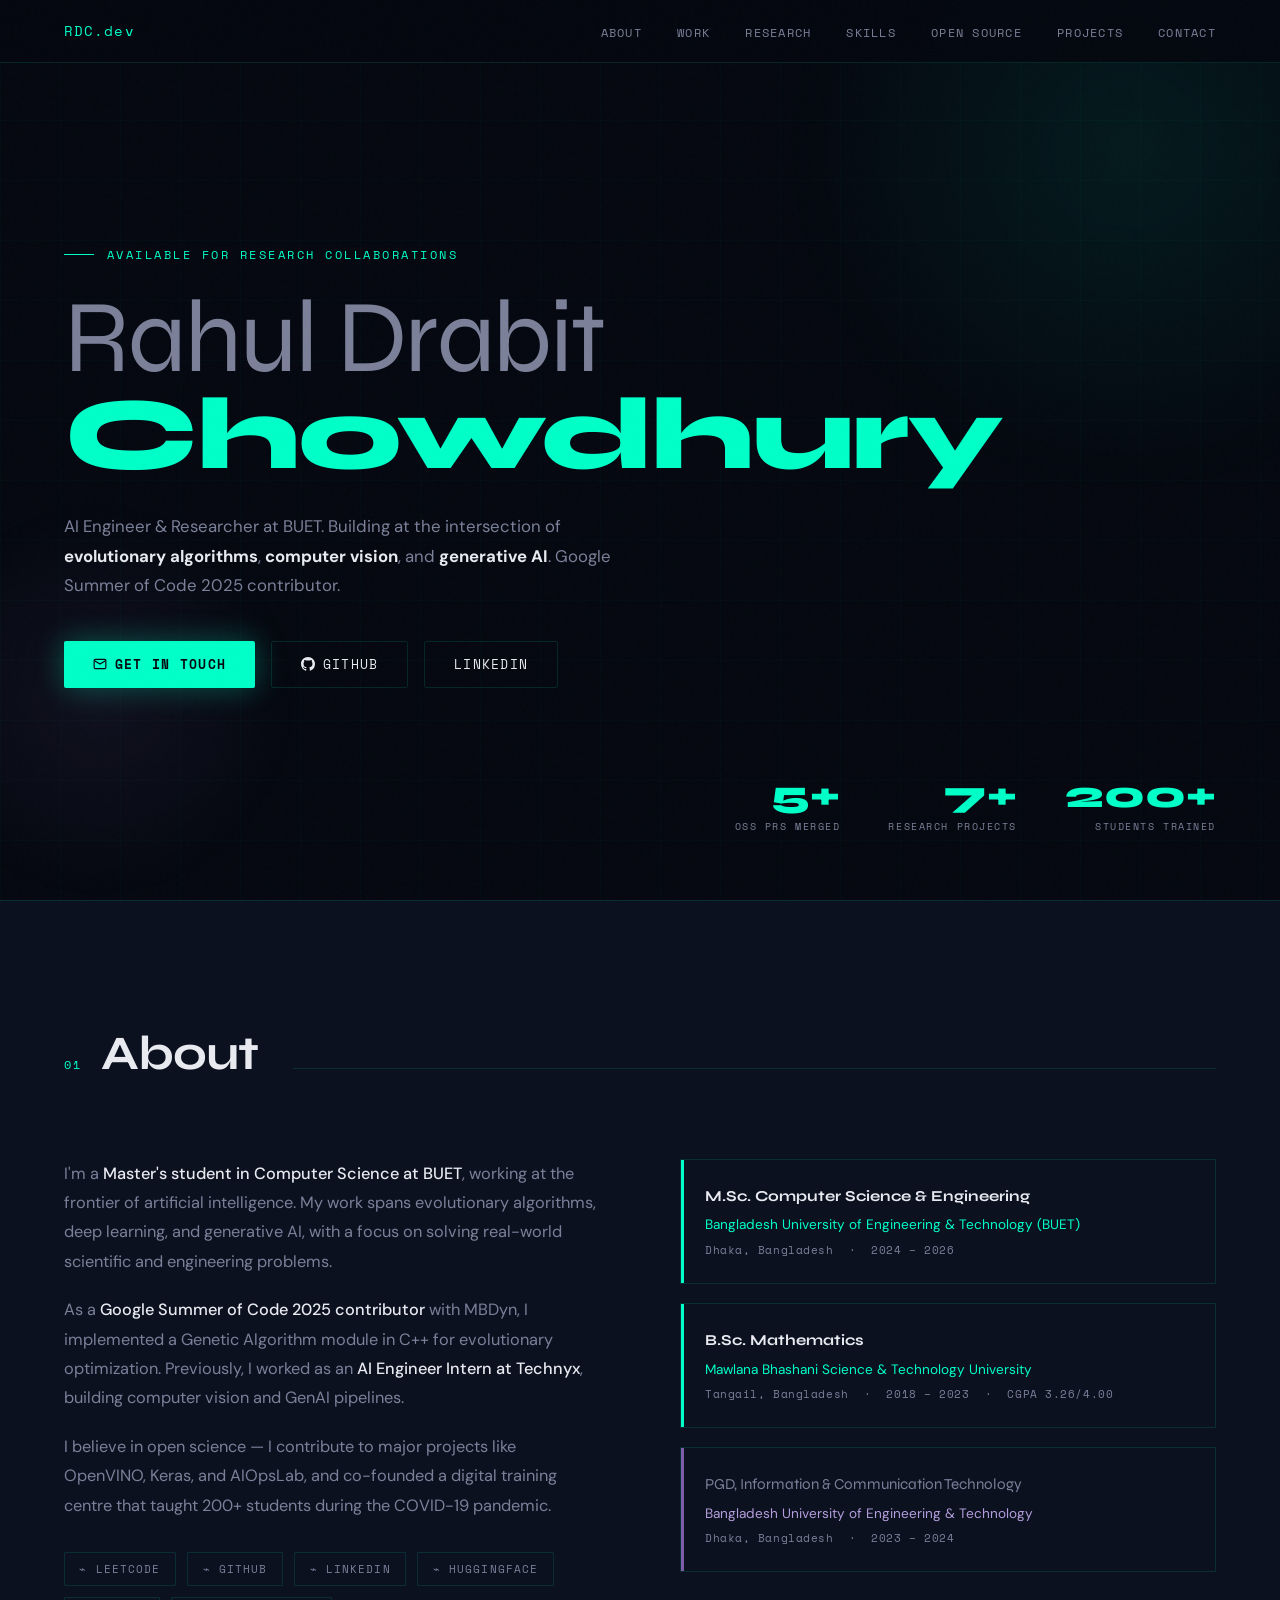
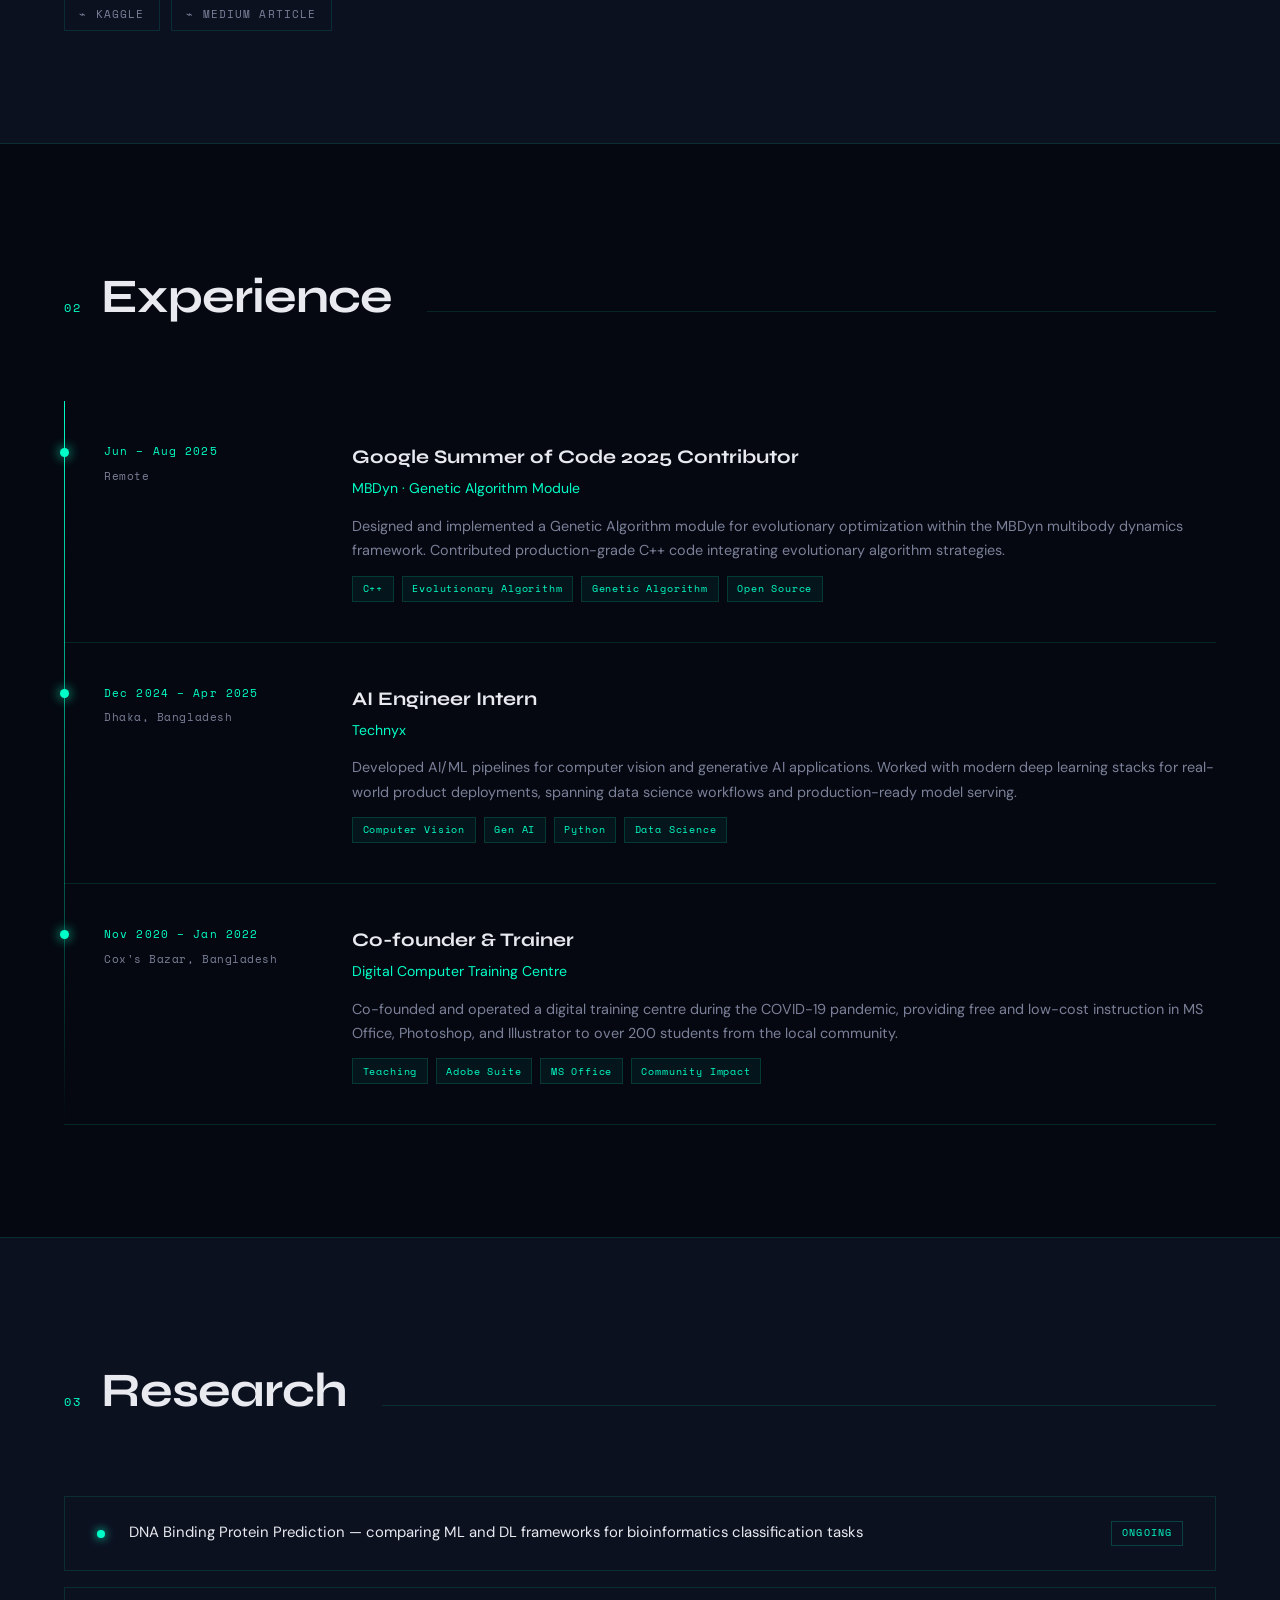
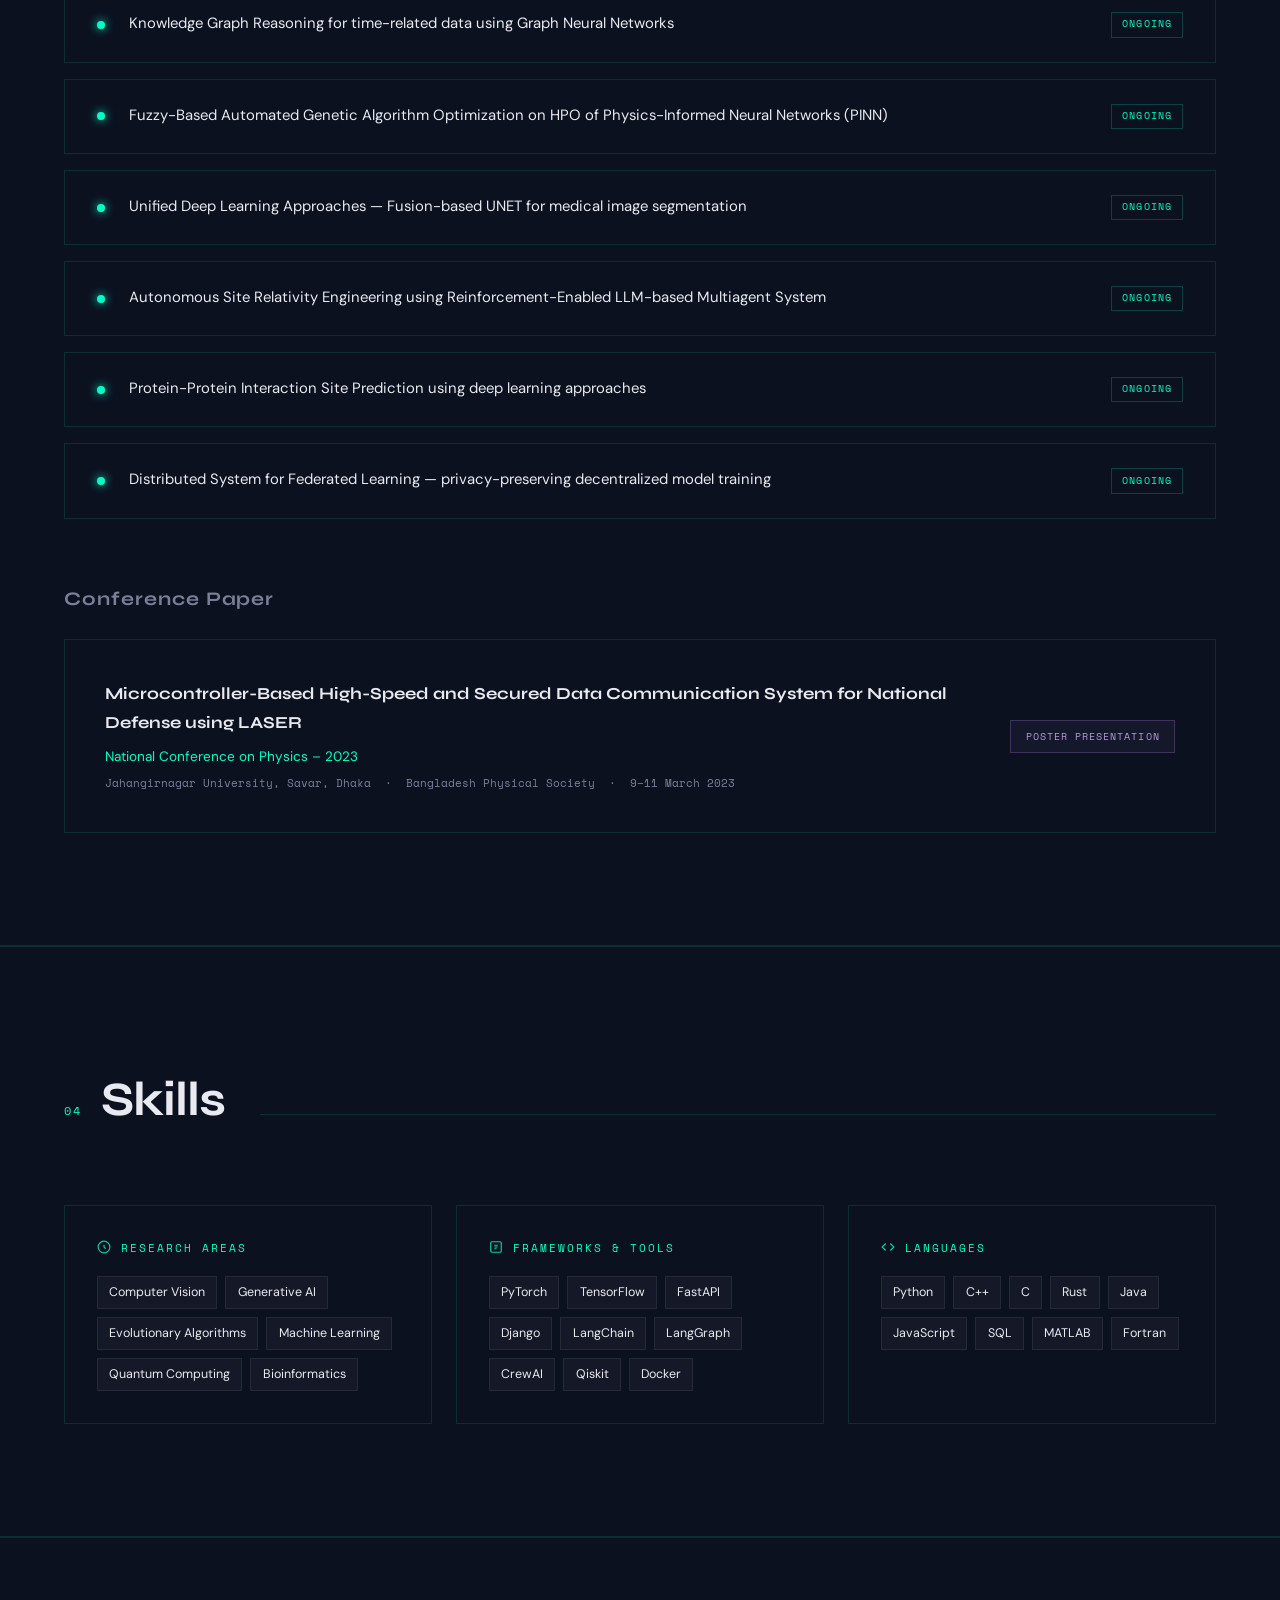
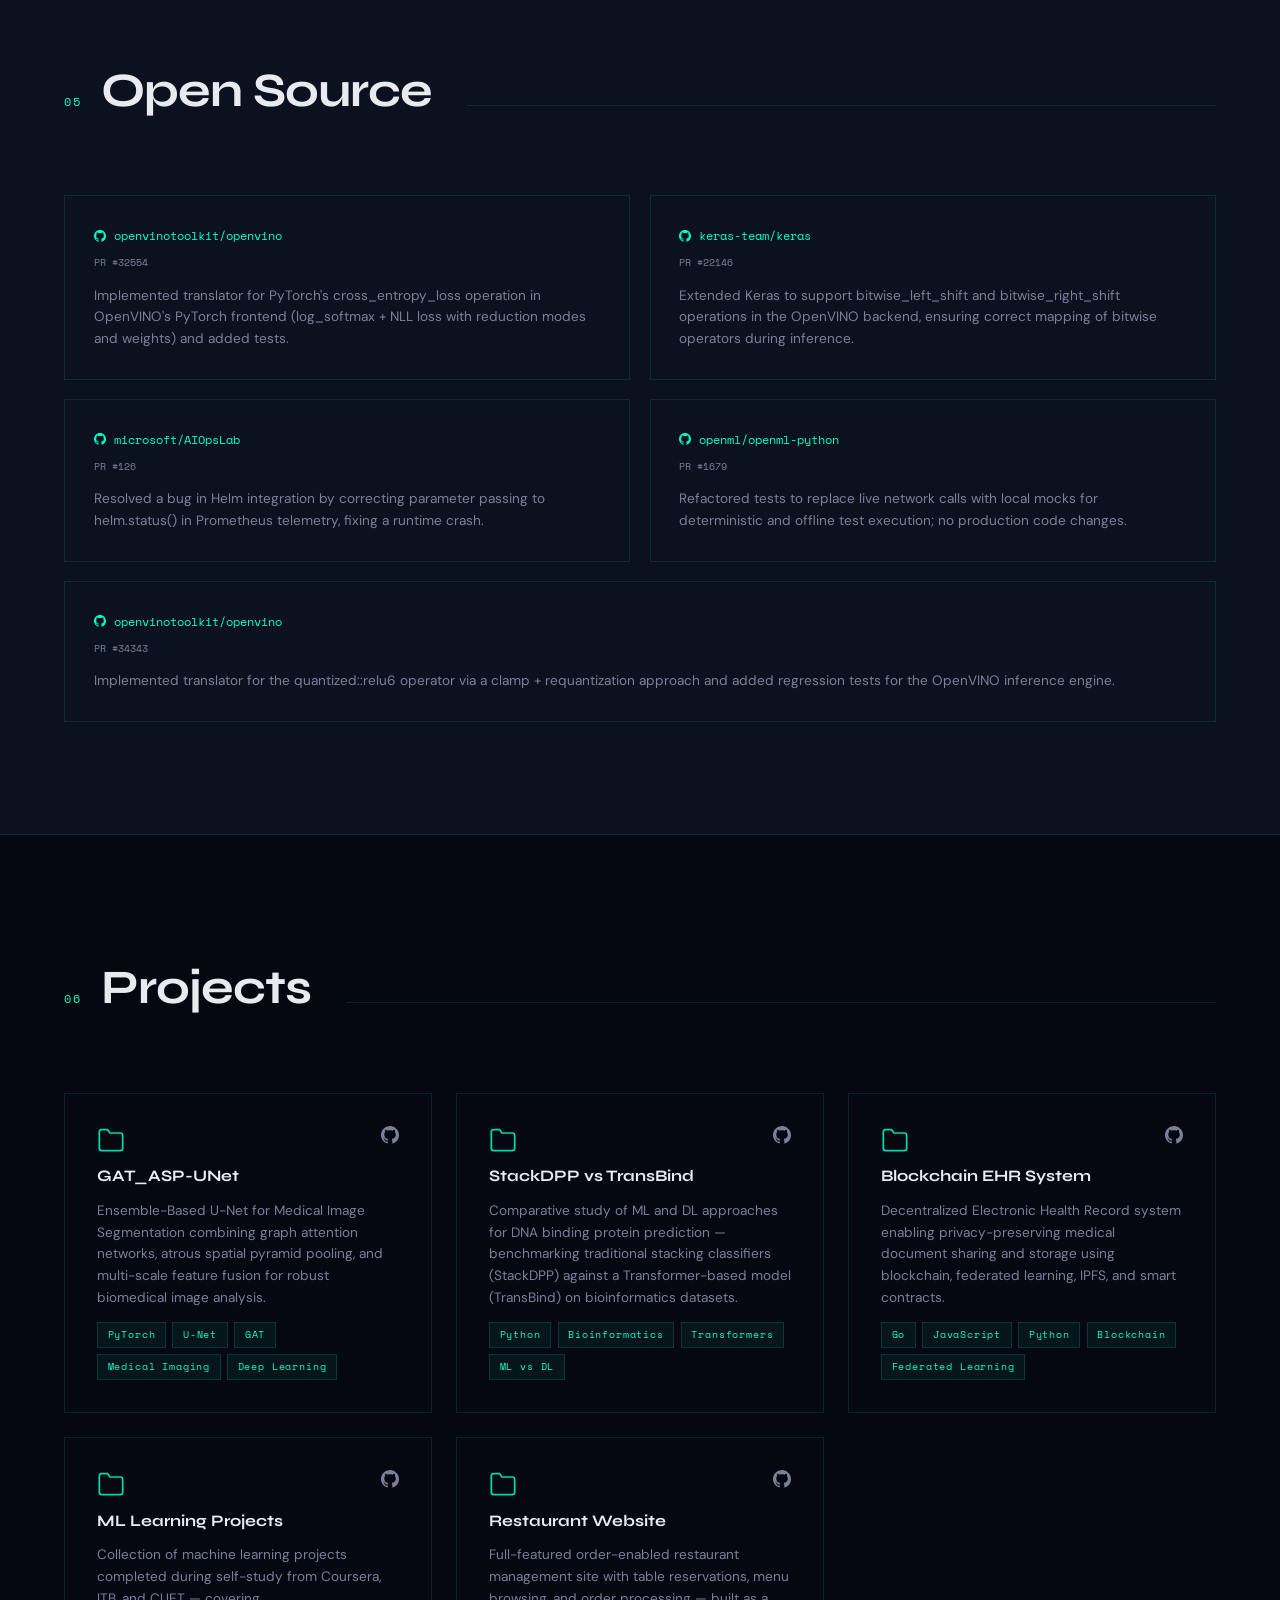
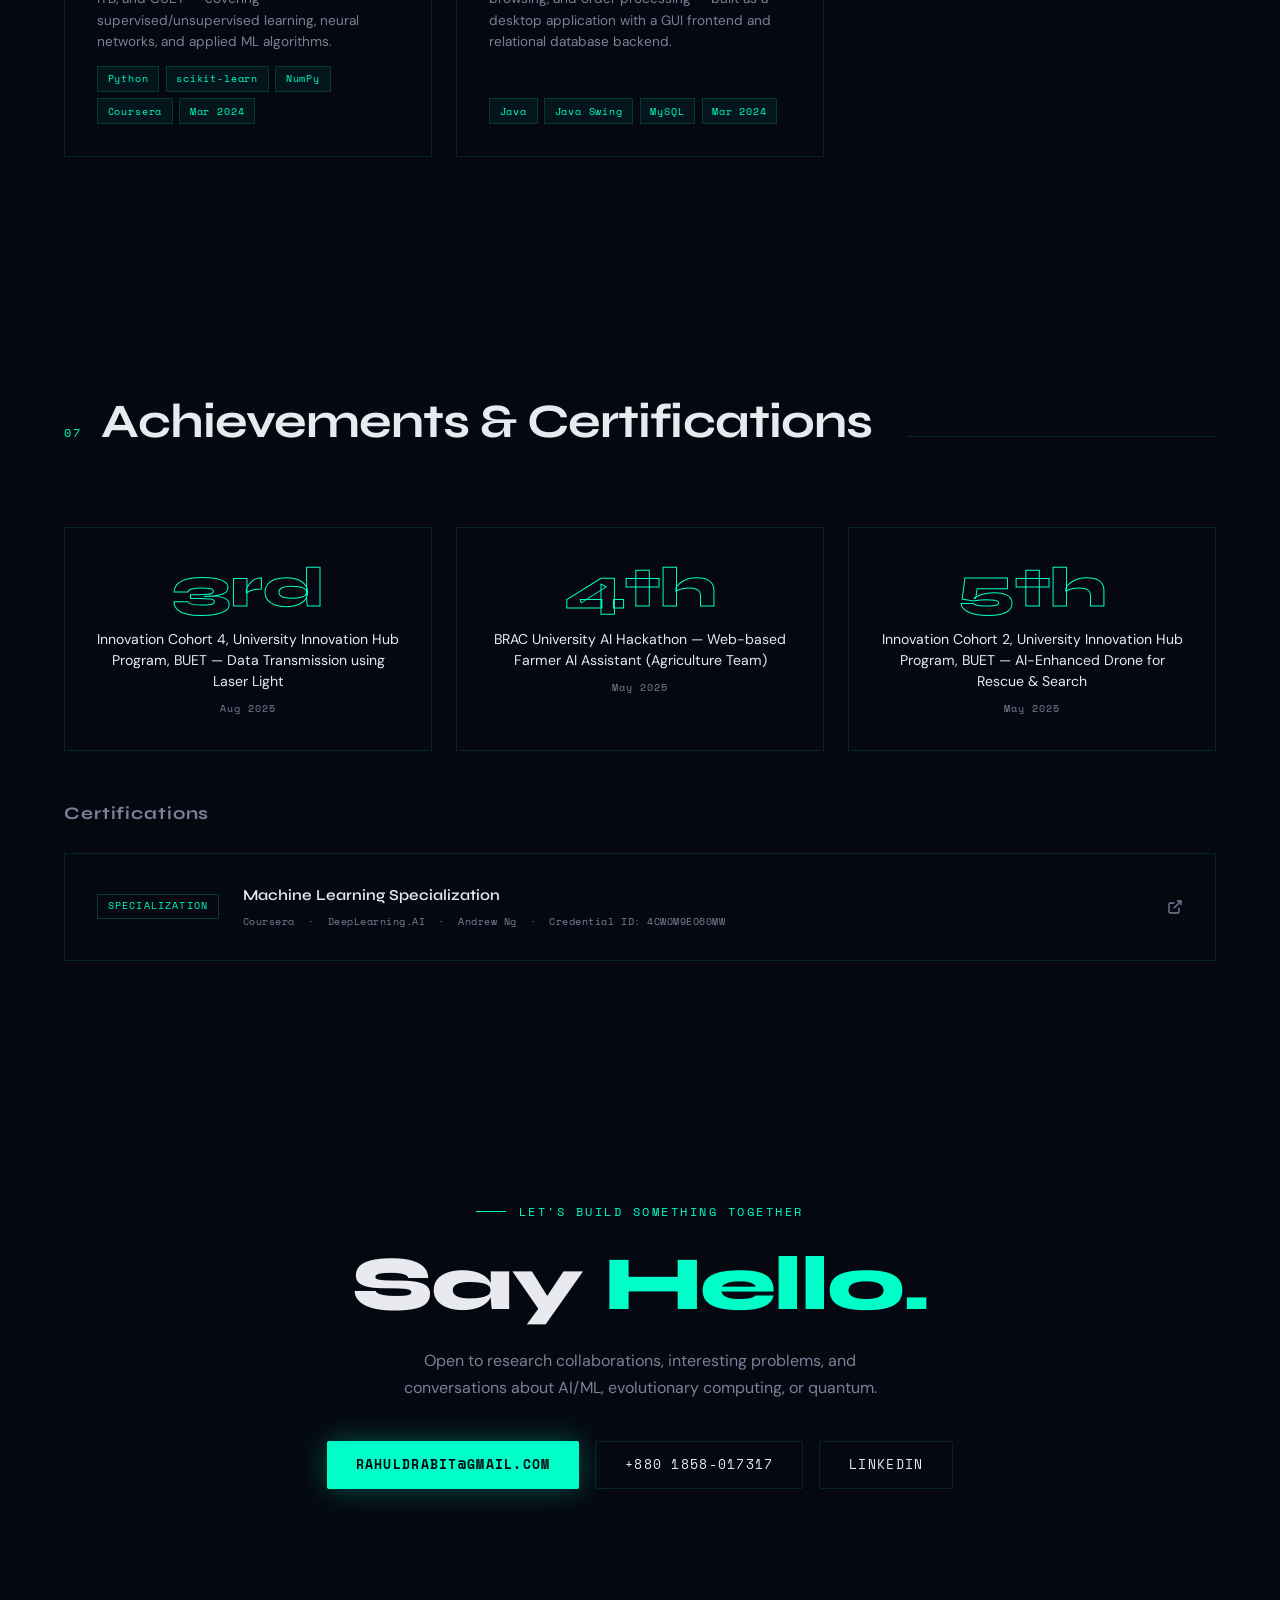
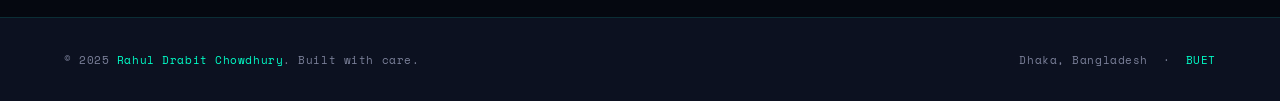
==== commit 4e4e3197: "Add Projects section, Coursera cert, and Medium article link to portfolio Co-authored-by: Rahuldrabi" ====
--- a/index.html
+++ b/index.html
@@ -556,6 +556,101 @@
     line-height: 1.6;
   }
 
+  /* ─── PROJECTS ───────────────────────────────────────────────────── */
+  .proj-grid {
+    display: grid;
+    grid-template-columns: repeat(3, 1fr);
+    gap: 1.5rem;
+  }
+  .proj-card {
+    padding: 2rem;
+    border: 1px solid var(--border);
+    text-decoration: none;
+    display: flex;
+    flex-direction: column;
+    gap: 0.8rem;
+    position: relative;
+    overflow: hidden;
+    transition: all 0.25s;
+  }
+  .proj-card::before {
+    content: '';
+    position: absolute;
+    inset: 0;
+    background: linear-gradient(135deg, rgba(0,255,200,0.04), transparent);
+    opacity: 0;
+    transition: opacity 0.3s;
+  }
+  .proj-card:hover { border-color: rgba(0,255,200,0.35); transform: translateY(-3px); }
+  .proj-card:hover::before { opacity: 1; }
+  .proj-card-header {
+    display: flex;
+    align-items: flex-start;
+    justify-content: space-between;
+    gap: 0.5rem;
+  }
+  .proj-folder {
+    color: var(--accent);
+    opacity: 0.85;
+  }
+  .proj-gh-link {
+    color: var(--muted);
+    transition: color 0.2s;
+    flex-shrink: 0;
+  }
+  .proj-card:hover .proj-gh-link { color: var(--accent); }
+  .proj-title {
+    font-family: var(--heading);
+    font-size: 1rem;
+    font-weight: 700;
+    color: var(--text);
+    line-height: 1.3;
+  }
+  .proj-desc {
+    font-size: 0.85rem;
+    color: var(--muted);
+    line-height: 1.6;
+    flex: 1;
+  }
+  .proj-tags { display: flex; flex-wrap: wrap; gap: 0.4rem; margin-top: auto; }
+
+  /* ─── CERTIFICATIONS ─────────────────────────────────────────────── */
+  .cert-card {
+    padding: 1.8rem 2rem;
+    border: 1px solid var(--border);
+    display: flex;
+    align-items: center;
+    gap: 1.5rem;
+    transition: all 0.25s;
+    text-decoration: none;
+  }
+  .cert-card:hover { border-color: rgba(0,255,200,0.35); background: rgba(0,255,200,0.02); }
+  .cert-badge {
+    font-family: var(--mono);
+    font-size: 0.62rem;
+    letter-spacing: 0.12em;
+    color: var(--accent);
+    text-transform: uppercase;
+    padding: 0.2rem 0.6rem;
+    border: 1px solid rgba(0,255,200,0.2);
+    white-space: nowrap;
+    flex-shrink: 0;
+  }
+  .cert-info { flex: 1; }
+  .cert-title {
+    font-family: var(--heading);
+    font-size: 0.95rem;
+    font-weight: 600;
+    color: var(--text);
+    margin-bottom: 0.3rem;
+  }
+  .cert-meta {
+    font-family: var(--mono);
+    font-size: 0.65rem;
+    color: var(--muted);
+    letter-spacing: 0.05em;
+  }
+
   /* ─── ACHIEVEMENTS ───────────────────────────────────────────────── */
   .ach-grid {
     display: grid;
@@ -679,7 +774,7 @@
     section { padding: 5rem 1.5rem; }
     #hero { padding: 7rem 1.5rem 5rem; }
     .about-grid, .skills-grid { grid-template-columns: 1fr; gap: 2.5rem; }
-    .oss-grid, .ach-grid { grid-template-columns: 1fr; }
+    .oss-grid, .ach-grid, .proj-grid { grid-template-columns: 1fr; }
     .exp-item { grid-template-columns: 1fr; gap: 0.5rem; padding-left: 1.8rem; }
     .hero-stats { position: static; margin-top: 3rem; flex-wrap: wrap; gap: 1.5rem; }
     .stat-item { text-align: left; }
@@ -711,6 +806,7 @@
     <li><a href="#research">Research</a></li>
     <li><a href="#skills">Skills</a></li>
     <li><a href="#opensource">Open Source</a></li>
+    <li><a href="#projects">Projects</a></li>
     <li><a href="#contact">Contact</a></li>
   </ul>
 </nav>
@@ -793,6 +889,7 @@
         <a href="https://linkedin.com/in/rahuldrabit" class="chip" target="_blank">⌁ LinkedIn</a>
         <a href="https://huggingface.co/rahuldrabit" class="chip" target="_blank">⌁ HuggingFace</a>
         <a href="https://kaggle.com/rahuldrabit" class="chip" target="_blank">⌁ Kaggle</a>
+        <a href="https://medium.com/@rahuldrabit/my-google-summer-of-code-journey-from-a-mathematics-background-to-open-source-contribution-49cb1b2cfdd8" class="chip" target="_blank">⌁ Medium Article</a>
       </div>
     </div>
 
@@ -1059,11 +1156,102 @@
   </div>
 </section>
 
+<!-- PROJECTS -->
+<section id="projects">
+  <div class="section-header reveal">
+    <span class="section-num">06</span>
+    <h2>Projects</h2>
+    <div class="section-line"></div>
+  </div>
+
+  <div class="proj-grid">
+
+    <a href="https://github.com/Rahuldrabit/dl_project_6709" target="_blank" class="proj-card reveal">
+      <div class="proj-card-header">
+        <svg class="proj-folder" width="28" height="28" fill="none" stroke="currentColor" stroke-width="1.5" viewBox="0 0 24 24"><path d="M22 19a2 2 0 0 1-2 2H4a2 2 0 0 1-2-2V5a2 2 0 0 1 2-2h5l2 3h9a2 2 0 0 1 2 2z"/></svg>
+        <svg class="proj-gh-link" width="18" height="18" fill="currentColor" viewBox="0 0 24 24"><path d="M12 0C5.37 0 0 5.37 0 12c0 5.31 3.435 9.795 8.205 11.385.6.105.825-.255.825-.57 0-.285-.015-1.23-.015-2.235-3.015.555-3.795-.735-4.035-1.41-.135-.345-.72-1.41-1.23-1.695-.42-.225-1.02-.78-.015-.795.945-.015 1.62.87 1.845 1.23 1.08 1.815 2.805 1.305 3.495.99.105-.78.42-1.305.765-1.605-2.67-.3-5.46-1.335-5.46-5.925 0-1.305.465-2.385 1.23-3.225-.12-.3-.54-1.53.12-3.18 0 0 1.005-.315 3.3 1.23.96-.27 1.98-.405 3-.405s2.04.135 3 .405c2.295-1.56 3.3-1.23 3.3-1.23.66 1.65.24 2.88.12 3.18.765.84 1.23 1.905 1.23 3.225 0 4.605-2.805 5.625-5.475 5.925.435.375.81 1.095.81 2.22 0 1.605-.015 2.895-.015 3.3 0 .315.225.69.825.57A12.02 12.02 0 0 0 24 12c0-6.63-5.37-12-12-12z"/></svg>
+      </div>
+      <div class="proj-title">GAT_ASP-UNet</div>
+      <div class="proj-desc">Ensemble-Based U-Net for Medical Image Segmentation combining graph attention networks, atrous spatial pyramid pooling, and multi-scale feature fusion for robust biomedical image analysis.</div>
+      <div class="proj-tags">
+        <span class="tag">PyTorch</span>
+        <span class="tag">U-Net</span>
+        <span class="tag">GAT</span>
+        <span class="tag">Medical Imaging</span>
+        <span class="tag">Deep Learning</span>
+      </div>
+    </a>
+
+    <a href="https://github.com/Rahuldrabit/StackDpp-vs-TransBind" target="_blank" class="proj-card reveal">
+      <div class="proj-card-header">
+        <svg class="proj-folder" width="28" height="28" fill="none" stroke="currentColor" stroke-width="1.5" viewBox="0 0 24 24"><path d="M22 19a2 2 0 0 1-2 2H4a2 2 0 0 1-2-2V5a2 2 0 0 1 2-2h5l2 3h9a2 2 0 0 1 2 2z"/></svg>
+        <svg class="proj-gh-link" width="18" height="18" fill="currentColor" viewBox="0 0 24 24"><path d="M12 0C5.37 0 0 5.37 0 12c0 5.31 3.435 9.795 8.205 11.385.6.105.825-.255.825-.57 0-.285-.015-1.23-.015-2.235-3.015.555-3.795-.735-4.035-1.41-.135-.345-.72-1.41-1.23-1.695-.42-.225-1.02-.78-.015-.795.945-.015 1.62.87 1.845 1.23 1.08 1.815 2.805 1.305 3.495.99.105-.78.42-1.305.765-1.605-2.67-.3-5.46-1.335-5.46-5.925 0-1.305.465-2.385 1.23-3.225-.12-.3-.54-1.53.12-3.18 0 0 1.005-.315 3.3 1.23.96-.27 1.98-.405 3-.405s2.04.135 3 .405c2.295-1.56 3.3-1.23 3.3-1.23.66 1.65.24 2.88.12 3.18.765.84 1.23 1.905 1.23 3.225 0 4.605-2.805 5.625-5.475 5.925.435.375.81 1.095.81 2.22 0 1.605-.015 2.895-.015 3.3 0 .315.225.69.825.57A12.02 12.02 0 0 0 24 12c0-6.63-5.37-12-12-12z"/></svg>
+      </div>
+      <div class="proj-title">StackDPP vs TransBind</div>
+      <div class="proj-desc">Comparative study of ML and DL approaches for DNA binding protein prediction — benchmarking traditional stacking classifiers (StackDPP) against a Transformer-based model (TransBind) on bioinformatics datasets.</div>
+      <div class="proj-tags">
+        <span class="tag">Python</span>
+        <span class="tag">Bioinformatics</span>
+        <span class="tag">Transformers</span>
+        <span class="tag">ML vs DL</span>
+      </div>
+    </a>
+
+    <a href="https://github.com/Rahuldrabit/Blockchain_based_file_sharing-storing-FL_system" target="_blank" class="proj-card reveal">
+      <div class="proj-card-header">
+        <svg class="proj-folder" width="28" height="28" fill="none" stroke="currentColor" stroke-width="1.5" viewBox="0 0 24 24"><path d="M22 19a2 2 0 0 1-2 2H4a2 2 0 0 1-2-2V5a2 2 0 0 1 2-2h5l2 3h9a2 2 0 0 1 2 2z"/></svg>
+        <svg class="proj-gh-link" width="18" height="18" fill="currentColor" viewBox="0 0 24 24"><path d="M12 0C5.37 0 0 5.37 0 12c0 5.31 3.435 9.795 8.205 11.385.6.105.825-.255.825-.57 0-.285-.015-1.23-.015-2.235-3.015.555-3.795-.735-4.035-1.41-.135-.345-.72-1.41-1.23-1.695-.42-.225-1.02-.78-.015-.795.945-.015 1.62.87 1.845 1.23 1.08 1.815 2.805 1.305 3.495.99.105-.78.42-1.305.765-1.605-2.67-.3-5.46-1.335-5.46-5.925 0-1.305.465-2.385 1.23-3.225-.12-.3-.54-1.53.12-3.18 0 0 1.005-.315 3.3 1.23.96-.27 1.98-.405 3-.405s2.04.135 3 .405c2.295-1.56 3.3-1.23 3.3-1.23.66 1.65.24 2.88.12 3.18.765.84 1.23 1.905 1.23 3.225 0 4.605-2.805 5.625-5.475 5.925.435.375.81 1.095.81 2.22 0 1.605-.015 2.895-.015 3.3 0 .315.225.69.825.57A12.02 12.02 0 0 0 24 12c0-6.63-5.37-12-12-12z"/></svg>
+      </div>
+      <div class="proj-title">Blockchain EHR System</div>
+      <div class="proj-desc">Decentralized Electronic Health Record system enabling privacy-preserving medical document sharing and storage using blockchain, federated learning, IPFS, and smart contracts.</div>
+      <div class="proj-tags">
+        <span class="tag">Go</span>
+        <span class="tag">JavaScript</span>
+        <span class="tag">Python</span>
+        <span class="tag">Blockchain</span>
+        <span class="tag">Federated Learning</span>
+      </div>
+    </a>
+
+    <a href="https://github.com/rahuldrabit" target="_blank" class="proj-card reveal">
+      <div class="proj-card-header">
+        <svg class="proj-folder" width="28" height="28" fill="none" stroke="currentColor" stroke-width="1.5" viewBox="0 0 24 24"><path d="M22 19a2 2 0 0 1-2 2H4a2 2 0 0 1-2-2V5a2 2 0 0 1 2-2h5l2 3h9a2 2 0 0 1 2 2z"/></svg>
+        <svg class="proj-gh-link" width="18" height="18" fill="currentColor" viewBox="0 0 24 24"><path d="M12 0C5.37 0 0 5.37 0 12c0 5.31 3.435 9.795 8.205 11.385.6.105.825-.255.825-.57 0-.285-.015-1.23-.015-2.235-3.015.555-3.795-.735-4.035-1.41-.135-.345-.72-1.41-1.23-1.695-.42-.225-1.02-.78-.015-.795.945-.015 1.62.87 1.845 1.23 1.08 1.815 2.805 1.305 3.495.99.105-.78.42-1.305.765-1.605-2.67-.3-5.46-1.335-5.46-5.925 0-1.305.465-2.385 1.23-3.225-.12-.3-.54-1.53.12-3.18 0 0 1.005-.315 3.3 1.23.96-.27 1.98-.405 3-.405s2.04.135 3 .405c2.295-1.56 3.3-1.23 3.3-1.23.66 1.65.24 2.88.12 3.18.765.84 1.23 1.905 1.23 3.225 0 4.605-2.805 5.625-5.475 5.925.435.375.81 1.095.81 2.22 0 1.605-.015 2.895-.015 3.3 0 .315.225.69.825.57A12.02 12.02 0 0 0 24 12c0-6.63-5.37-12-12-12z"/></svg>
+      </div>
+      <div class="proj-title">ML Learning Projects</div>
+      <div class="proj-desc">Collection of machine learning projects completed during self-study from Coursera, ITB, and CUET — covering supervised/unsupervised learning, neural networks, and applied ML algorithms.</div>
+      <div class="proj-tags">
+        <span class="tag">Python</span>
+        <span class="tag">scikit-learn</span>
+        <span class="tag">NumPy</span>
+        <span class="tag">Coursera</span>
+        <span class="tag">Mar 2024</span>
+      </div>
+    </a>
+
+    <a href="https://github.com/rahuldrabit" target="_blank" class="proj-card reveal">
+      <div class="proj-card-header">
+        <svg class="proj-folder" width="28" height="28" fill="none" stroke="currentColor" stroke-width="1.5" viewBox="0 0 24 24"><path d="M22 19a2 2 0 0 1-2 2H4a2 2 0 0 1-2-2V5a2 2 0 0 1 2-2h5l2 3h9a2 2 0 0 1 2 2z"/></svg>
+        <svg class="proj-gh-link" width="18" height="18" fill="currentColor" viewBox="0 0 24 24"><path d="M12 0C5.37 0 0 5.37 0 12c0 5.31 3.435 9.795 8.205 11.385.6.105.825-.255.825-.57 0-.285-.015-1.23-.015-2.235-3.015.555-3.795-.735-4.035-1.41-.135-.345-.72-1.41-1.23-1.695-.42-.225-1.02-.78-.015-.795.945-.015 1.62.87 1.845 1.23 1.08 1.815 2.805 1.305 3.495.99.105-.78.42-1.305.765-1.605-2.67-.3-5.46-1.335-5.46-5.925 0-1.305.465-2.385 1.23-3.225-.12-.3-.54-1.53.12-3.18 0 0 1.005-.315 3.3 1.23.96-.27 1.98-.405 3-.405s2.04.135 3 .405c2.295-1.56 3.3-1.23 3.3-1.23.66 1.65.24 2.88.12 3.18.765.84 1.23 1.905 1.23 3.225 0 4.605-2.805 5.625-5.475 5.925.435.375.81 1.095.81 2.22 0 1.605-.015 2.895-.015 3.3 0 .315.225.69.825.57A12.02 12.02 0 0 0 24 12c0-6.63-5.37-12-12-12z"/></svg>
+      </div>
+      <div class="proj-title">Restaurant Website</div>
+      <div class="proj-desc">Full-featured order-enabled restaurant management site with table reservations, menu browsing, and order processing — built as a desktop application with a GUI frontend and relational database backend.</div>
+      <div class="proj-tags">
+        <span class="tag">Java</span>
+        <span class="tag">Java Swing</span>
+        <span class="tag">MySQL</span>
+        <span class="tag">Mar 2024</span>
+      </div>
+    </a>
+
+  </div>
+</section>
+
 <!-- ACHIEVEMENTS -->
 <section id="achievements">
   <div class="section-header reveal">
-    <span class="section-num">06</span>
-    <h2>Achievements</h2>
+    <span class="section-num">07</span>
+    <h2>Achievements &amp; Certifications</h2>
     <div class="section-line"></div>
   </div>
 
@@ -1083,6 +1271,19 @@
       <div class="ach-title">Innovation Cohort 2, University Innovation Hub Program, BUET — AI-Enhanced Drone for Rescue &amp; Search</div>
       <div class="ach-date">May 2025</div>
     </div>
+  </div>
+
+  <!-- Certifications -->
+  <div style="margin-top: 3rem; display: flex; flex-direction: column; gap: 1rem;">
+    <h3 style="font-family:var(--heading); font-size:1.1rem; color:var(--muted); margin-bottom:0.5rem; letter-spacing:0.05em;">Certifications</h3>
+    <a href="https://www.coursera.org/account/accomplishments/specialization/4CWOM9EO60MW" target="_blank" class="cert-card reveal">
+      <span class="cert-badge">Specialization</span>
+      <div class="cert-info">
+        <div class="cert-title">Machine Learning Specialization</div>
+        <div class="cert-meta">Coursera &nbsp;·&nbsp; DeepLearning.AI &nbsp;·&nbsp; Andrew Ng &nbsp;·&nbsp; Credential ID: 4CWOM9EO60MW</div>
+      </div>
+      <svg width="16" height="16" fill="none" stroke="currentColor" stroke-width="2" viewBox="0 0 24 24" style="color:var(--muted); flex-shrink:0;"><path d="M18 13v6a2 2 0 0 1-2 2H5a2 2 0 0 1-2-2V8a2 2 0 0 1 2-2h6"/><polyline points="15 3 21 3 21 9"/><line x1="10" y1="14" x2="21" y2="3"/></svg>
+    </a>
   </div>
 </section>
 
@@ -1120,7 +1321,7 @@
   document.querySelectorAll('.reveal').forEach(el => observer.observe(el));
 
   // Stagger children reveals within grids
-  document.querySelectorAll('.skills-grid, .oss-grid, .ach-grid, .research-list').forEach(grid => {
+  document.querySelectorAll('.skills-grid, .oss-grid, .ach-grid, .research-list, .proj-grid').forEach(grid => {
     [...grid.querySelectorAll('.reveal')].forEach((el, i) => {
       el.style.transitionDelay = `${i * 0.08}s`;
     });
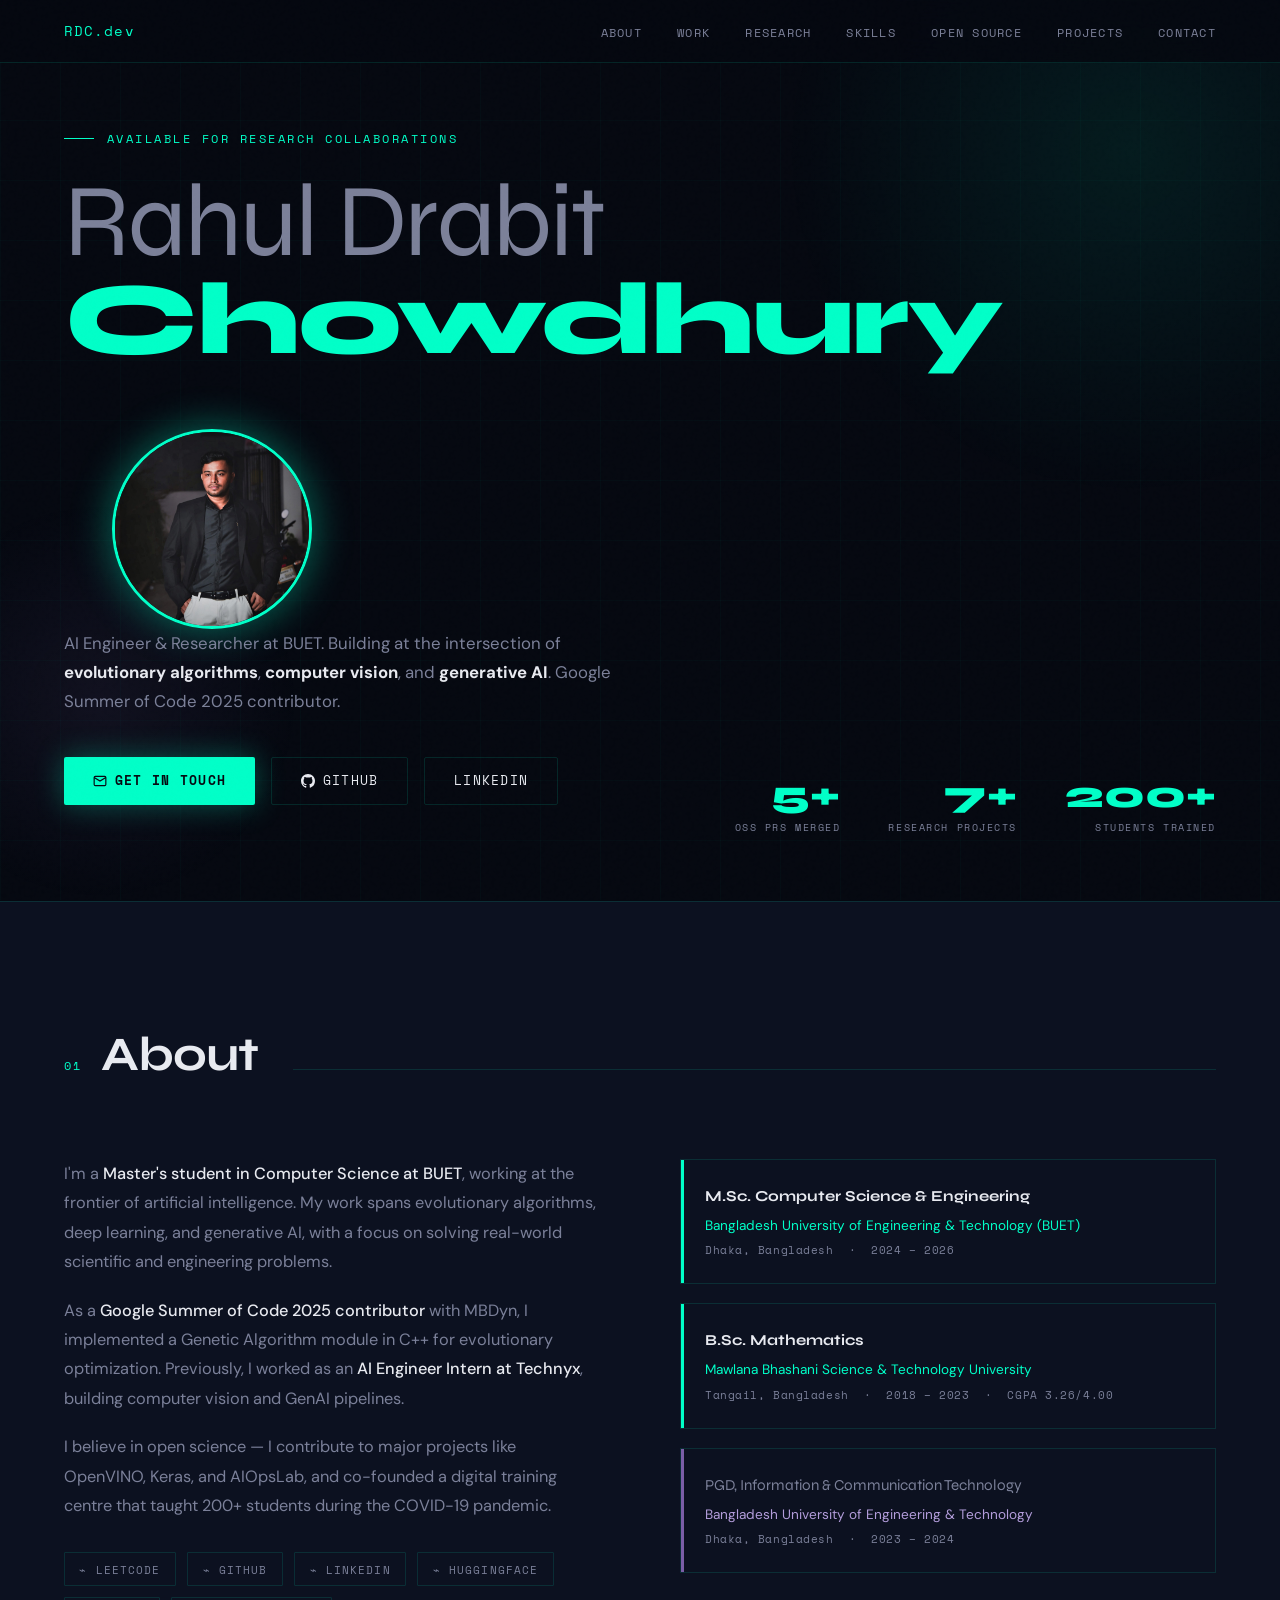
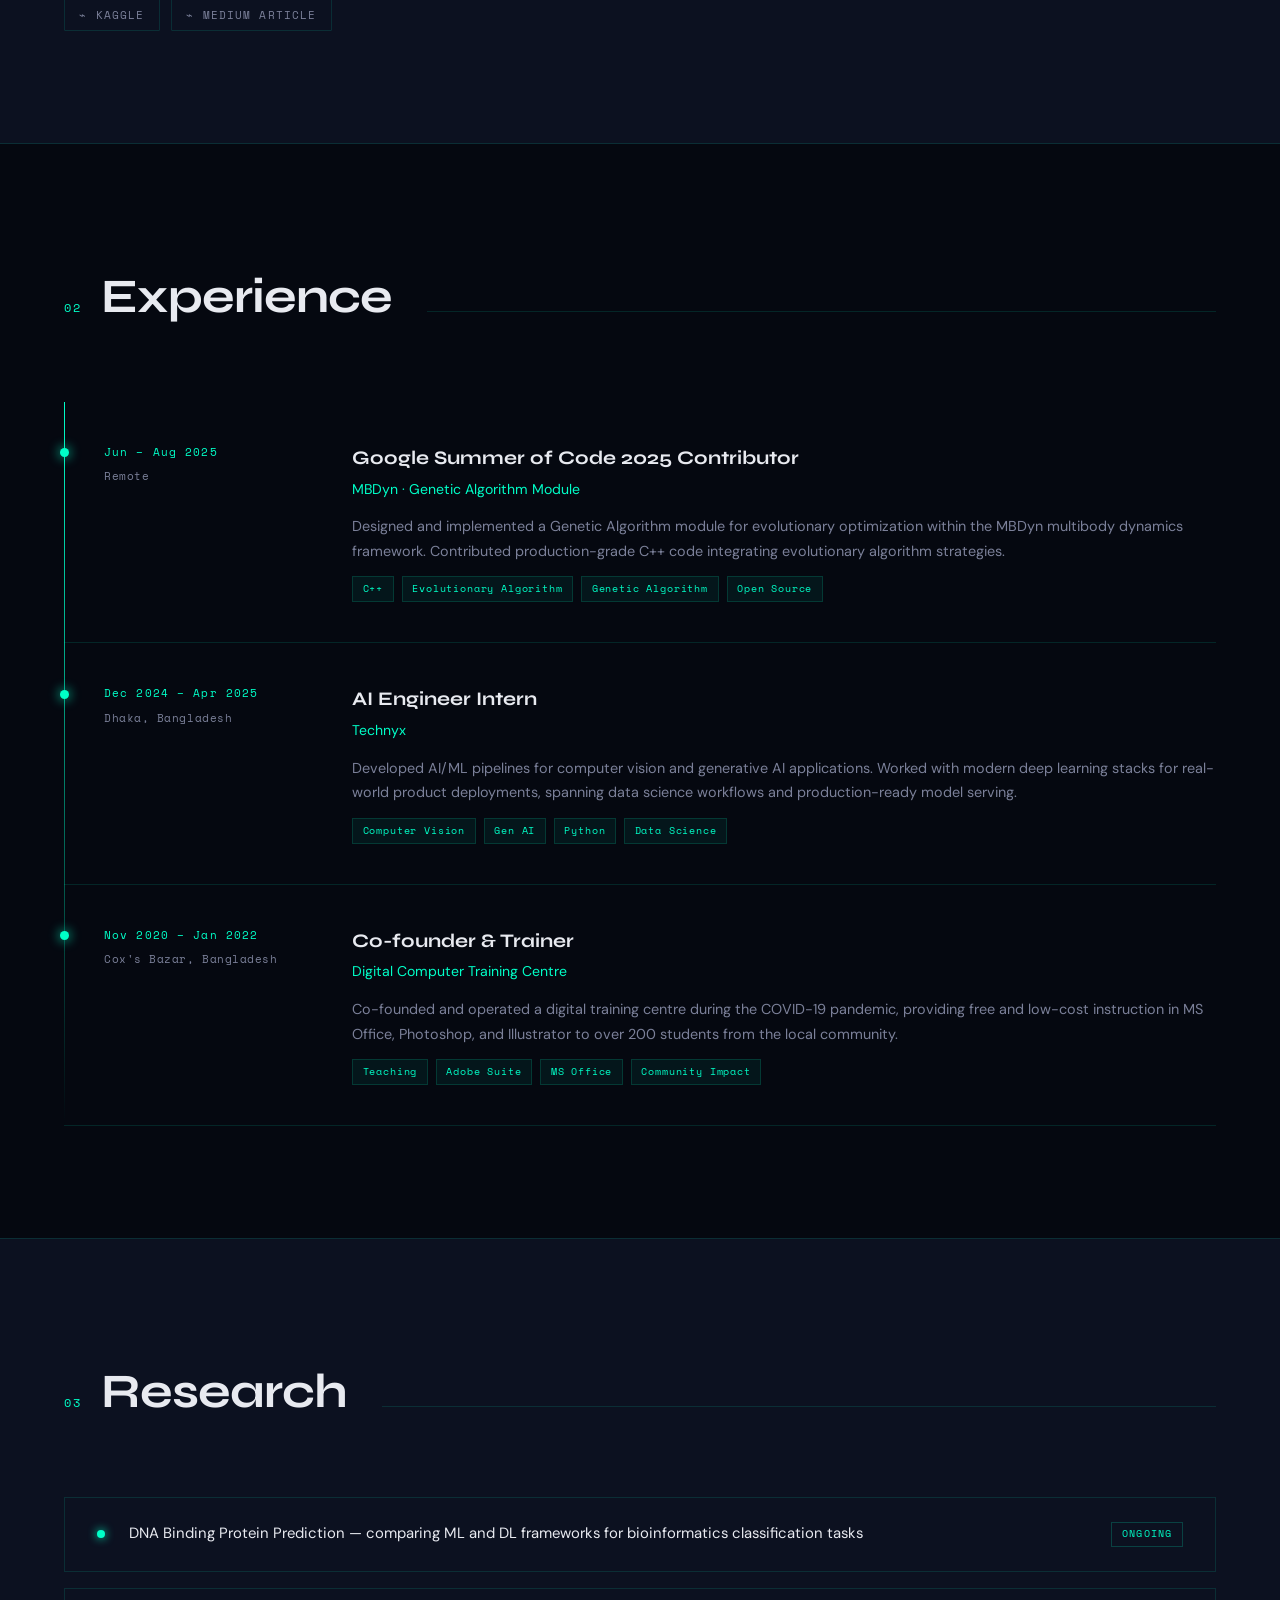
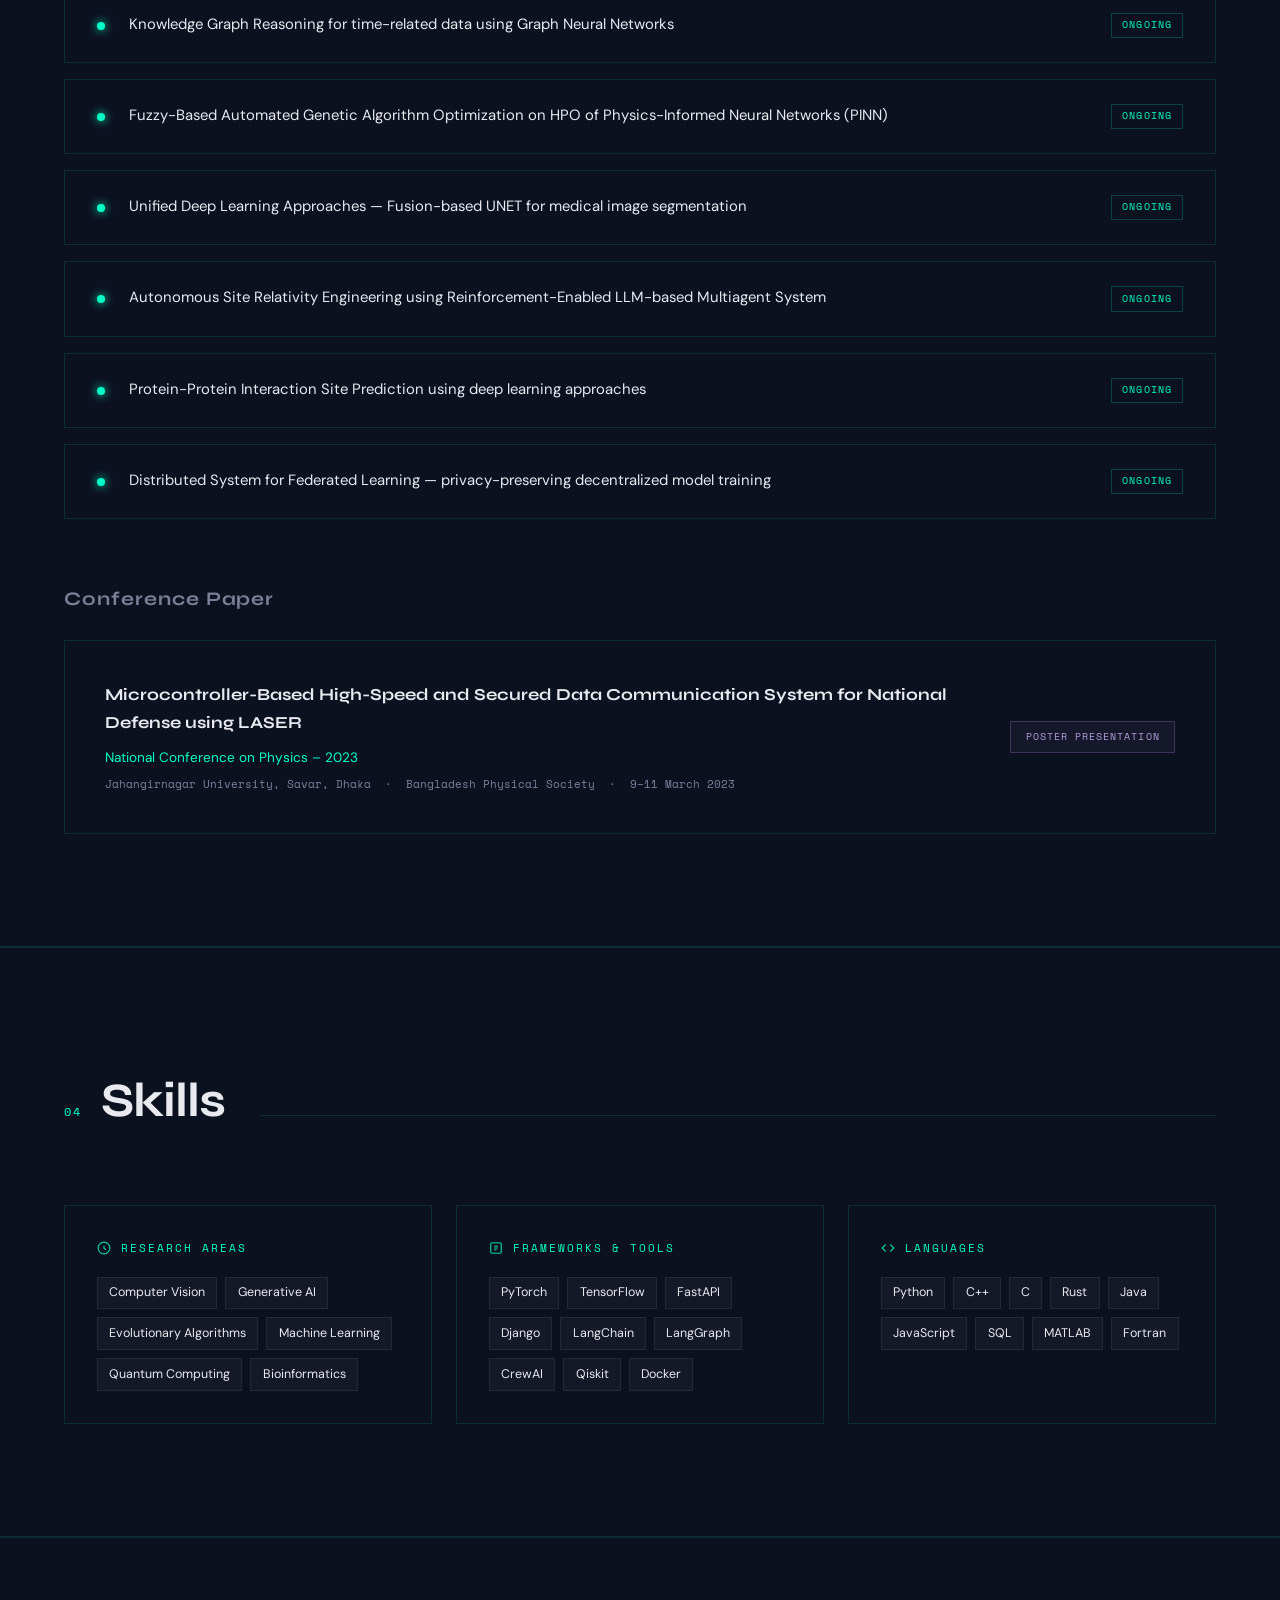
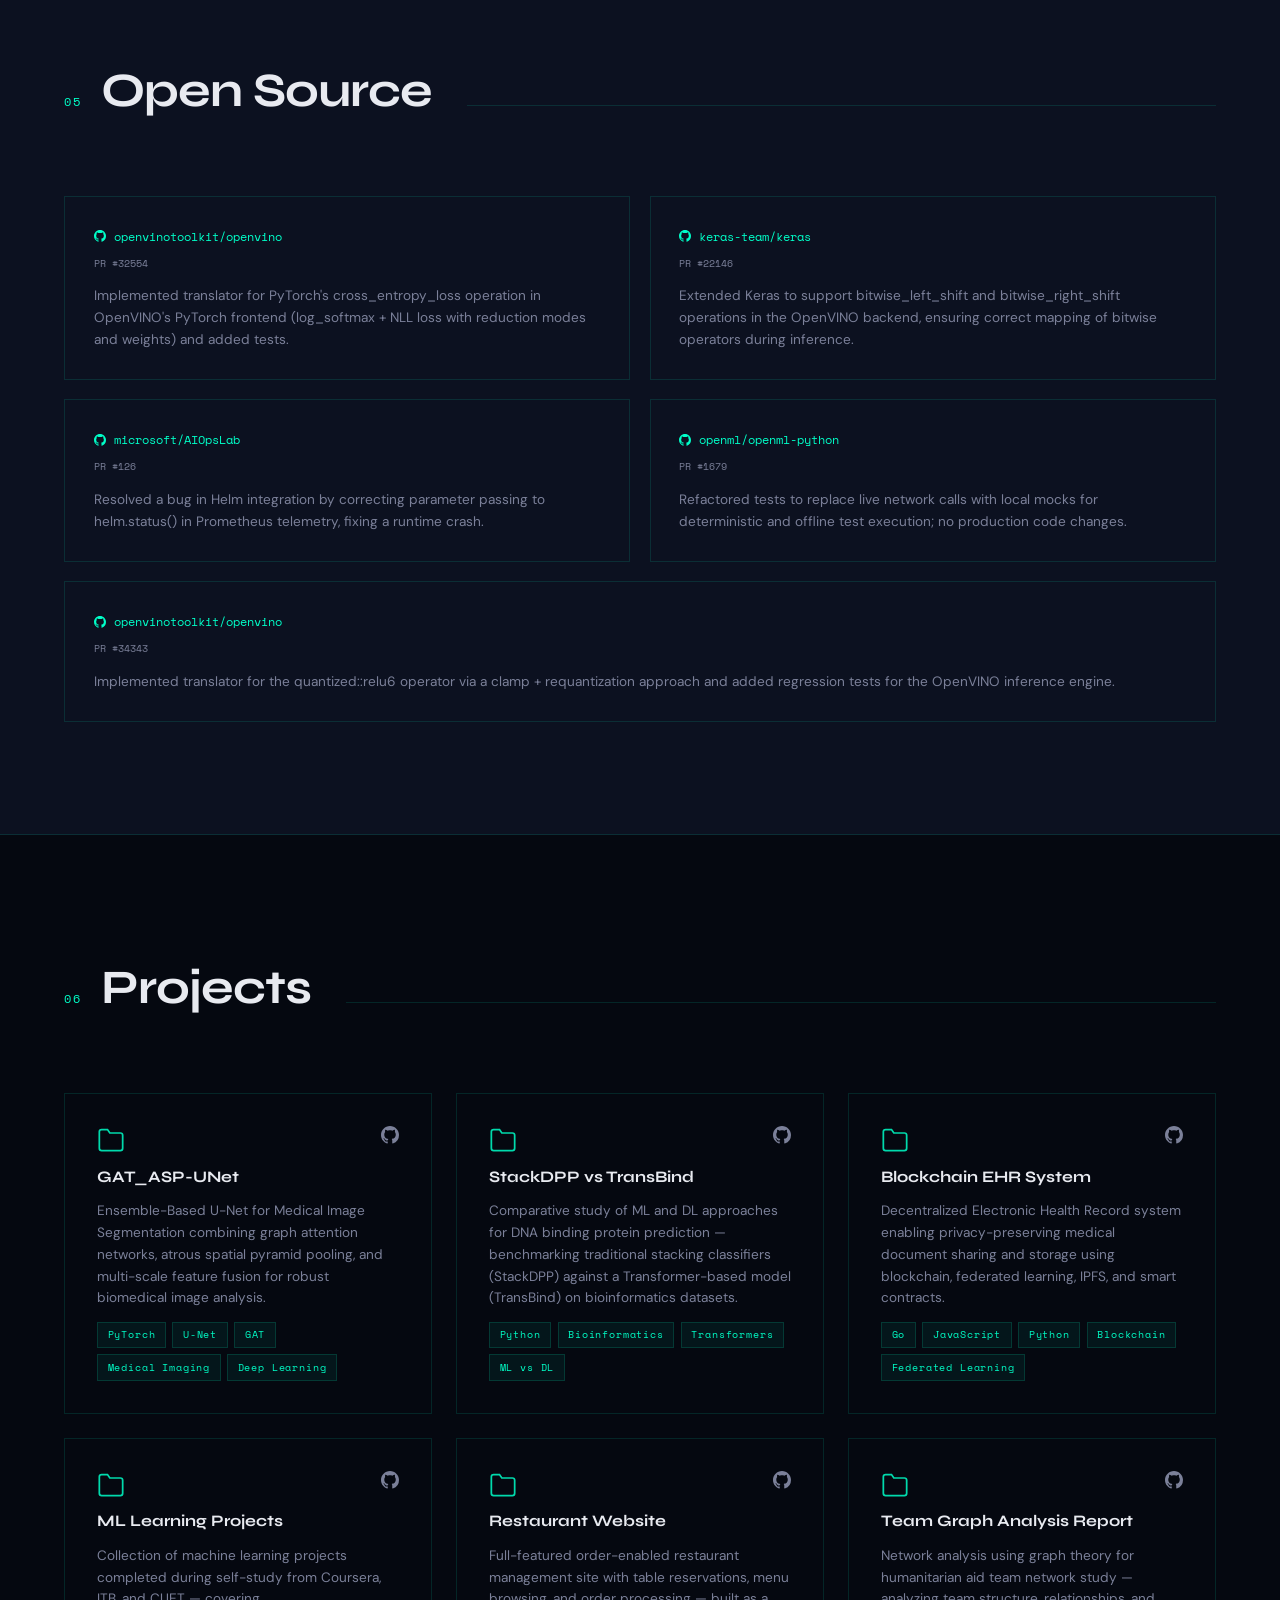
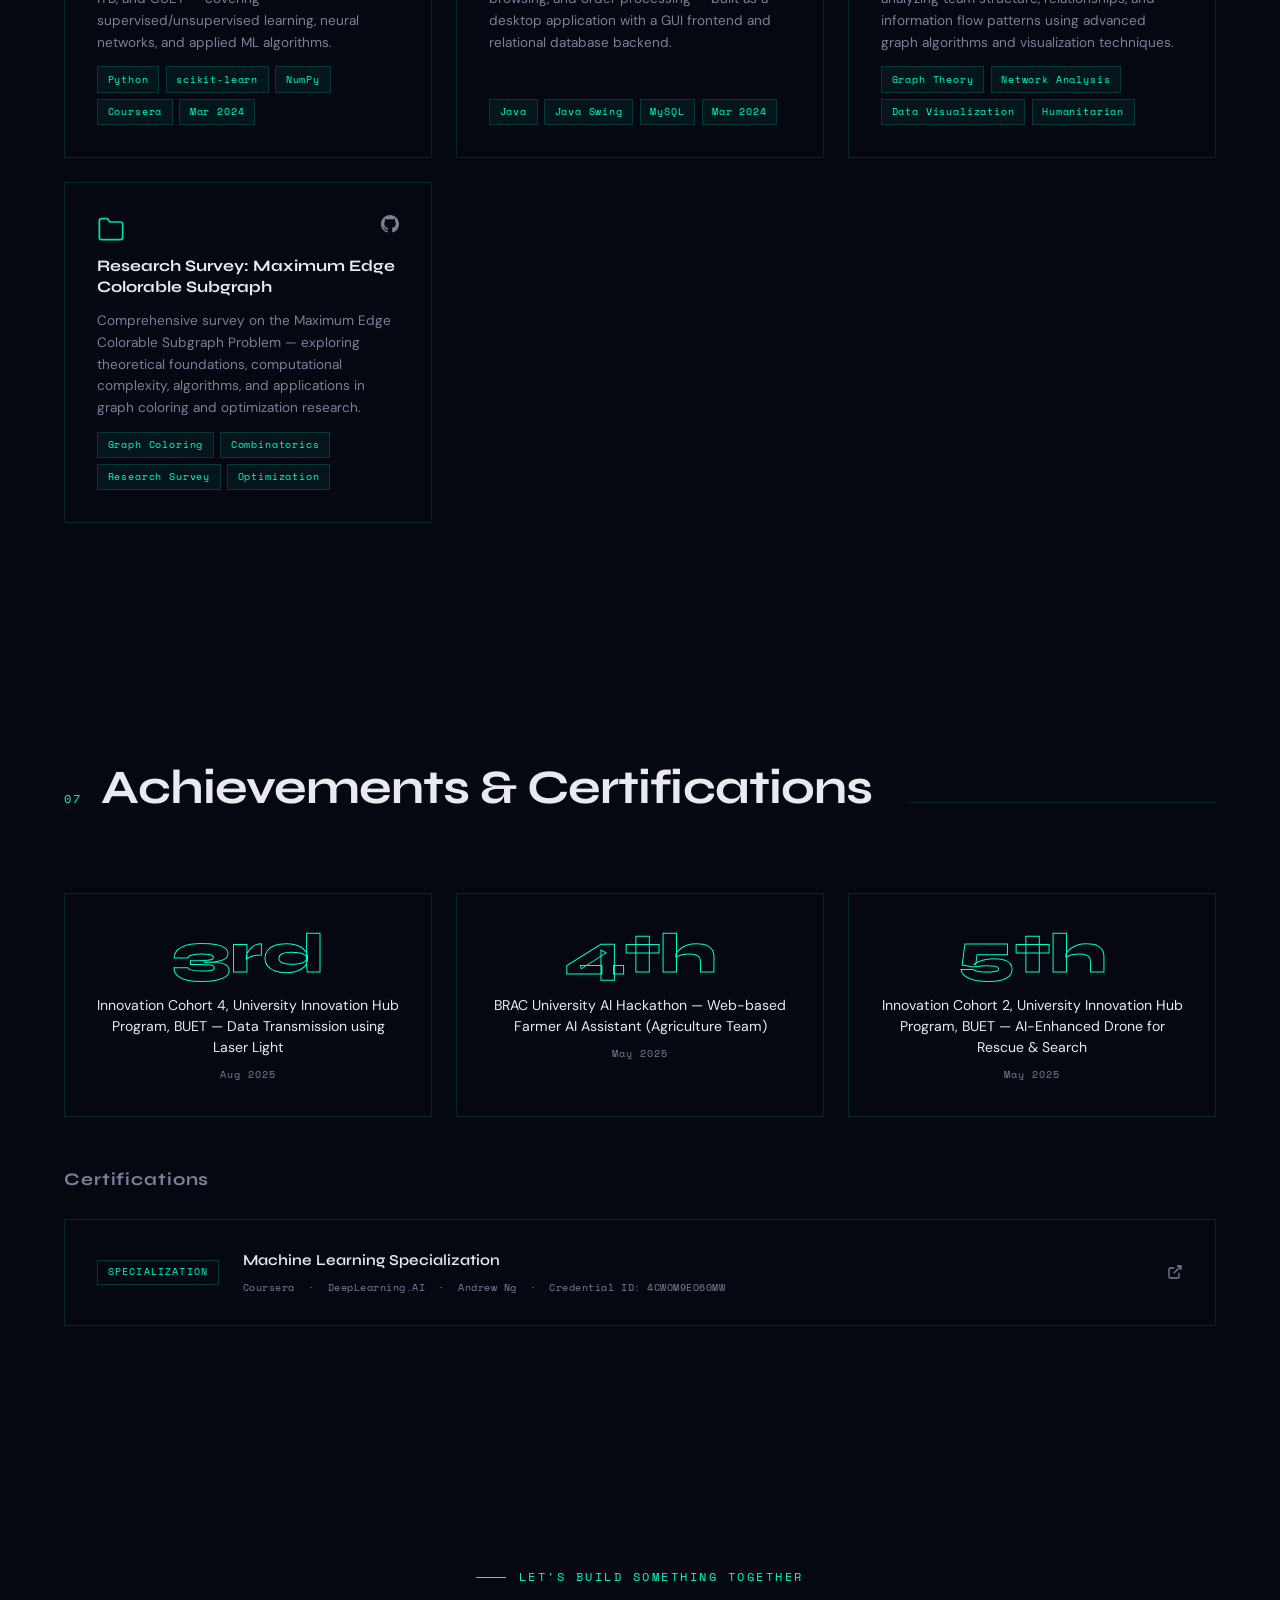
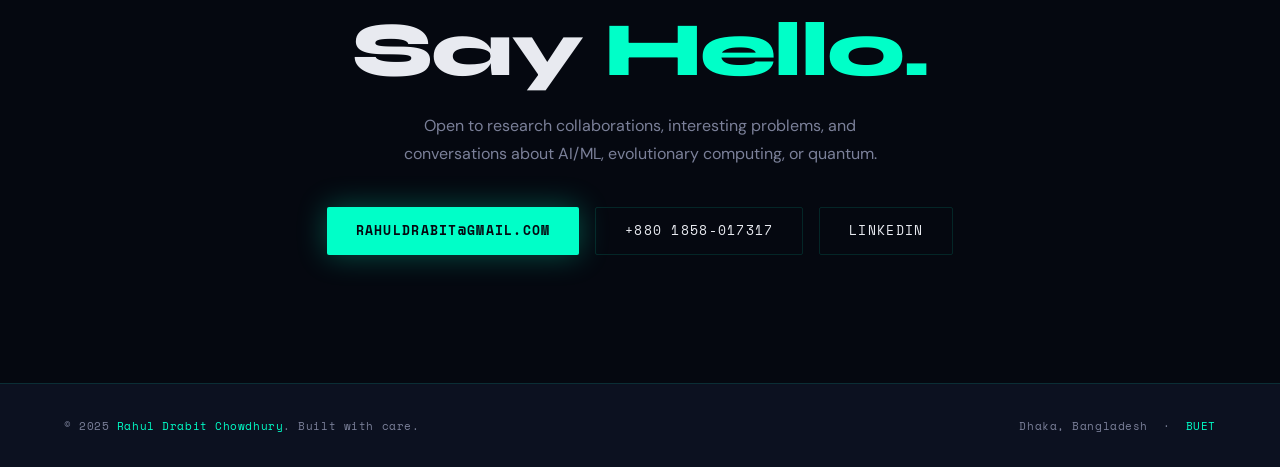
==== commit 72c0a1ee: "Update the linking" ====
--- a/index.html
+++ b/index.html
@@ -793,6 +793,26 @@
     opacity: 1;
     transform: translateY(0);
   }
+
+  /* ─── HERO PROFILE IMAGE ────────────────────────────────────────── */
+  .hero-profile {
+    width: 200px;
+    height: 200px;
+    border-radius: 50%;
+    overflow: hidden;
+    border: 3px solid var(--accent);
+    box-shadow: 0 0 40px rgba(0,255,200,0.4), inset 0 0 20px rgba(0,255,200,0.1);
+    margin-left: 3rem;
+    flex-shrink: 0;
+    animation: fadeUp 0.8s 0.8s forwards;
+    opacity: 0;
+  }
+  .hero-profile img {
+    width: 100%;
+    height: 100%;
+    object-fit: cover;
+    display: block;
+  }
 </style>
 </head>
 <body>
@@ -818,10 +838,17 @@
 
   <p class="hero-tag">Available for research collaborations</p>
 
-  <h1>
-    <span class="line-dim">Rahul Drabit</span>
-    <span class="line-accent">Chowdhury</span>
-  </h1>
+  <div style="display: flex; align-items: center; gap: 2rem; flex-wrap: wrap;">
+    <div>
+      <h1>
+        <span class="line-dim">Rahul Drabit</span>
+        <span class="line-accent">Chowdhury</span>
+      </h1>
+    </div>
+    <div class="hero-profile">
+      <img src="images/MyImage.jpg" alt="Rahul Drabit Chowdhury">
+    </div>
+  </div>
 
   <p class="hero-desc">
     AI Engineer &amp; Researcher at BUET. Building at the intersection of
@@ -987,11 +1014,11 @@
   </div>
 
   <div class="research-list">
-    <div class="research-item reveal">
+    <a href="https://github.com/Rahuldrabit/StackDpp-vs-TransBind" target="_blank" class="research-item reveal" style="text-decoration:none; color:inherit;">
       <div class="research-dot"></div>
       <div class="research-text">DNA Binding Protein Prediction — comparing ML and DL frameworks for bioinformatics classification tasks</div>
       <span class="research-status">Ongoing</span>
-    </div>
+    </a>
     <div class="research-item reveal">
       <div class="research-dot"></div>
       <div class="research-text">Knowledge Graph Reasoning for time-related data using Graph Neural Networks</div>
@@ -1002,26 +1029,26 @@
       <div class="research-text">Fuzzy-Based Automated Genetic Algorithm Optimization on HPO of Physics-Informed Neural Networks (PINN)</div>
       <span class="research-status">Ongoing</span>
     </div>
-    <div class="research-item reveal">
+    <a href="Report/Deep_Learning_Report_2026.pdf" target="_blank" class="research-item reveal" style="text-decoration:none; color:inherit;">
       <div class="research-dot"></div>
       <div class="research-text">Unified Deep Learning Approaches — Fusion-based UNET for medical image segmentation</div>
       <span class="research-status">Ongoing</span>
-    </div>
-    <div class="research-item reveal">
+    </a>
+    <a href="Report/Report_GraphRCA.pdf" target="_blank" class="research-item reveal" style="text-decoration:none; color:inherit;">
       <div class="research-dot"></div>
       <div class="research-text">Autonomous Site Relativity Engineering using Reinforcement-Enabled LLM-based Multiagent System</div>
       <span class="research-status">Ongoing</span>
-    </div>
+    </a>
     <div class="research-item reveal">
       <div class="research-dot"></div>
       <div class="research-text">Protein-Protein Interaction Site Prediction using deep learning approaches</div>
       <span class="research-status">Ongoing</span>
     </div>
-    <div class="research-item reveal">
+    <a href="https://github.com/Rahuldrabit/Blockchain_based_file_sharing-storing-FL_system" target="_blank" class="research-item reveal" style="text-decoration:none; color:inherit;">
       <div class="research-dot"></div>
       <div class="research-text">Distributed System for Federated Learning — privacy-preserving decentralized model training</div>
       <span class="research-status">Ongoing</span>
-    </div>
+    </a>
   </div>
 
   <!-- Conference Paper -->
@@ -1244,6 +1271,36 @@
       </div>
     </a>
 
+    <a href="Report/NetworkAidReport.pdf" target="_blank" class="proj-card reveal">
+      <div class="proj-card-header">
+        <svg class="proj-folder" width="28" height="28" fill="none" stroke="currentColor" stroke-width="1.5" viewBox="0 0 24 24"><path d="M22 19a2 2 0 0 1-2 2H4a2 2 0 0 1-2-2V5a2 2 0 0 1 2-2h5l2 3h9a2 2 0 0 1 2 2z"/></svg>
+        <svg class="proj-gh-link" width="18" height="18" fill="currentColor" viewBox="0 0 24 24"><path d="M12 0C5.37 0 0 5.37 0 12c0 5.31 3.435 9.795 8.205 11.385.6.105.825-.255.825-.57 0-.285-.015-1.23-.015-2.235-3.015.555-3.795-.735-4.035-1.41-.135-.345-.72-1.41-1.23-1.695-.42-.225-1.02-.78-.015-.795.945-.015 1.62.87 1.845 1.23 1.08 1.815 2.805 1.305 3.495.99.105-.78.42-1.305.765-1.605-2.67-.3-5.46-1.335-5.46-5.925 0-1.305.465-2.385 1.23-3.225-.12-.3-.54-1.53.12-3.18 0 0 1.005-.315 3.3 1.23.96-.27 1.98-.405 3-.405s2.04.135 3 .405c2.295-1.56 3.3-1.23 3.3-1.23.66 1.65.24 2.88.12 3.18.765.84 1.23 1.905 1.23 3.225 0 4.605-2.805 5.625-5.475 5.925.435.375.81 1.095.81 2.22 0 1.605-.015 2.895-.015 3.3 0 .315.225.69.825.57A12.02 12.02 0 0 0 24 12c0-6.63-5.37-12-12-12z"/></svg>
+      </div>
+      <div class="proj-title">Team Graph Analysis Report</div>
+      <div class="proj-desc">Network analysis using graph theory for humanitarian aid team network study — analyzing team structure, relationships, and information flow patterns using advanced graph algorithms and visualization techniques.</div>
+      <div class="proj-tags">
+        <span class="tag">Graph Theory</span>
+        <span class="tag">Network Analysis</span>
+        <span class="tag">Data Visualization</span>
+        <span class="tag">Humanitarian</span>
+      </div>
+    </a>
+
+    <a href="Report/Survey_of_the_Maximum_Edge_Colorable_Subgraph_Problem.pdf" target="_blank" class="proj-card reveal">
+      <div class="proj-card-header">
+        <svg class="proj-folder" width="28" height="28" fill="none" stroke="currentColor" stroke-width="1.5" viewBox="0 0 24 24"><path d="M22 19a2 2 0 0 1-2 2H4a2 2 0 0 1-2-2V5a2 2 0 0 1 2-2h5l2 3h9a2 2 0 0 1 2 2z"/></svg>
+        <svg class="proj-gh-link" width="18" height="18" fill="currentColor" viewBox="0 0 24 24"><path d="M12 0C5.37 0 0 5.37 0 12c0 5.31 3.435 9.795 8.205 11.385.6.105.825-.255.825-.57 0-.285-.015-1.23-.015-2.235-3.015.555-3.795-.735-4.035-1.41-.135-.345-.72-1.41-1.23-1.695-.42-.225-1.02-.78-.015-.795.945-.015 1.62.87 1.845 1.23 1.08 1.815 2.805 1.305 3.495.99.105-.78.42-1.305.765-1.605-2.67-.3-5.46-1.335-5.46-5.925 0-1.305.465-2.385 1.23-3.225-.12-.3-.54-1.53.12-3.18 0 0 1.005-.315 3.3 1.23.96-.27 1.98-.405 3-.405s2.04.135 3 .405c2.295-1.56 3.3-1.23 3.3-1.23.66 1.65.24 2.88.12 3.18.765.84 1.23 1.905 1.23 3.225 0 4.605-2.805 5.625-5.475 5.925.435.375.81 1.095.81 2.22 0 1.605-.015 2.895-.015 3.3 0 .315.225.69.825.57A12.02 12.02 0 0 0 24 12c0-6.63-5.37-12-12-12z"/></svg>
+      </div>
+      <div class="proj-title">Research Survey: Maximum Edge Colorable Subgraph</div>
+      <div class="proj-desc">Comprehensive survey on the Maximum Edge Colorable Subgraph Problem — exploring theoretical foundations, computational complexity, algorithms, and applications in graph coloring and optimization research.</div>
+      <div class="proj-tags">
+        <span class="tag">Graph Coloring</span>
+        <span class="tag">Combinatorics</span>
+        <span class="tag">Research Survey</span>
+        <span class="tag">Optimization</span>
+      </div>
+    </a>
+
   </div>
 </section>
 
@@ -1256,16 +1313,16 @@
   </div>
 
   <div class="ach-grid">
-    <div class="ach-card reveal">
+    <a href="Certificate/Rahul_Drabit_Chowdhury_ic_certificate.pdf" target="_blank" class="ach-card reveal" style="text-decoration:none; color:inherit;">
       <div class="ach-rank">3rd</div>
       <div class="ach-title">Innovation Cohort 4, University Innovation Hub Program, BUET — Data Transmission using Laser Light</div>
       <div class="ach-date">Aug 2025</div>
-    </div>
-    <div class="ach-card reveal">
+    </a>
+    <a href="Certificate/AI Hackathon 2025_Team MultiHeadAttention_Farhan Shahriar Haque.jpg" target="_blank" class="ach-card reveal" style="text-decoration:none; color:inherit;">
       <div class="ach-rank">4th</div>
       <div class="ach-title">BRAC University AI Hackathon — Web-based Farmer AI Assistant (Agriculture Team)</div>
       <div class="ach-date">May 2025</div>
-    </div>
+    </a>
     <div class="ach-card reveal">
       <div class="ach-rank">5th</div>
       <div class="ach-title">Innovation Cohort 2, University Innovation Hub Program, BUET — AI-Enhanced Drone for Rescue &amp; Search</div>
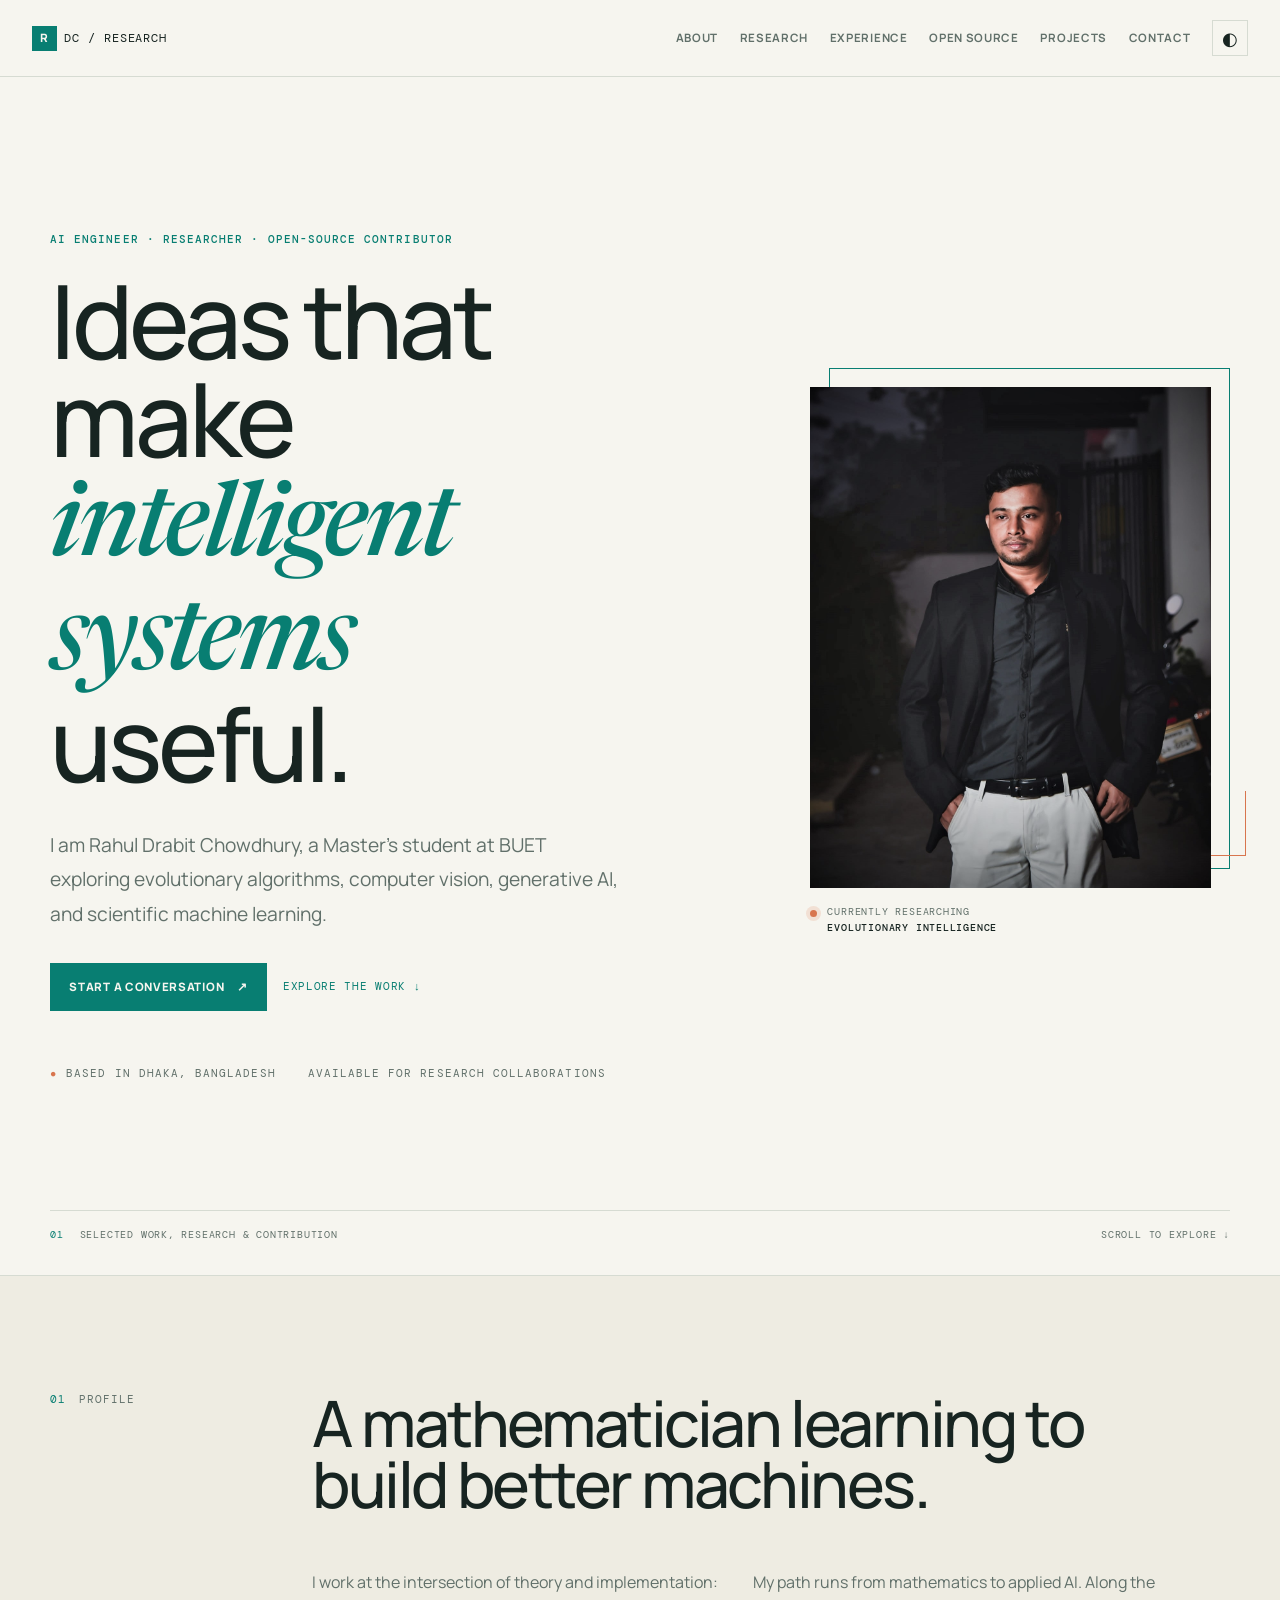
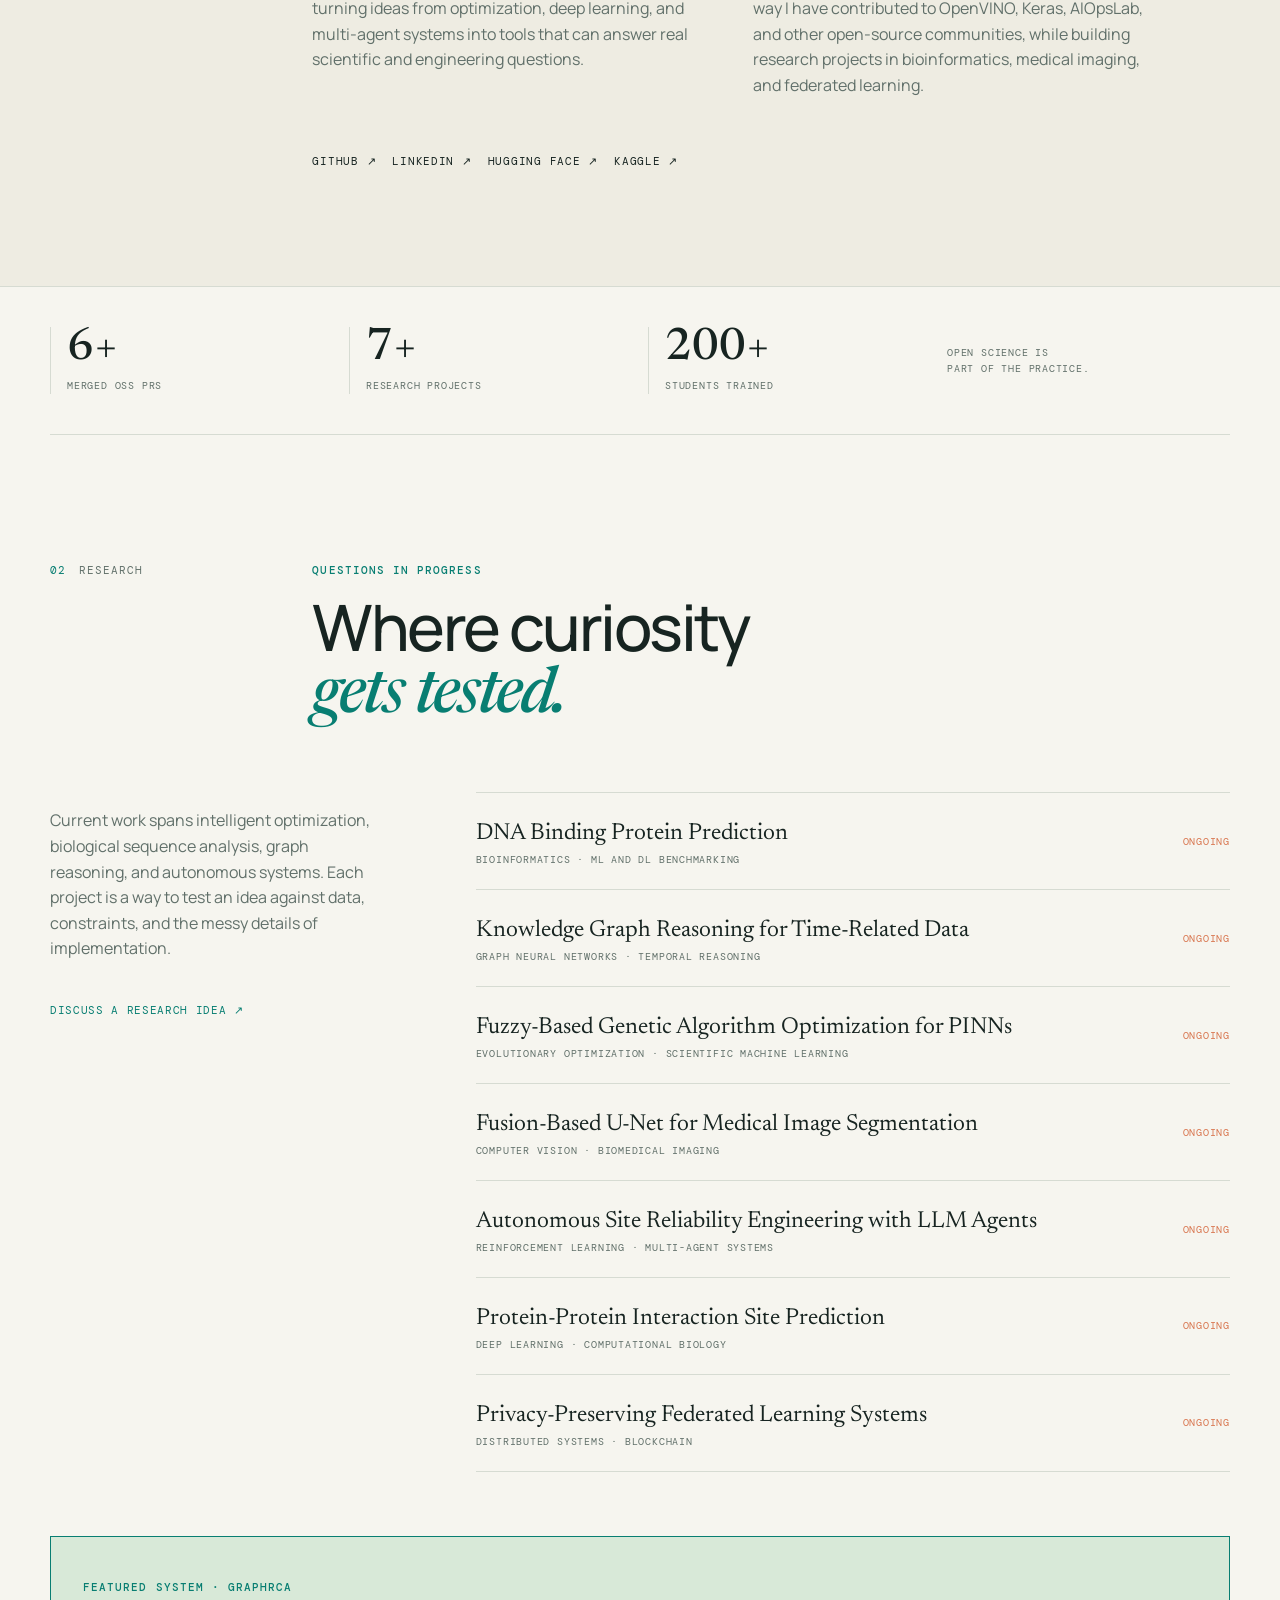
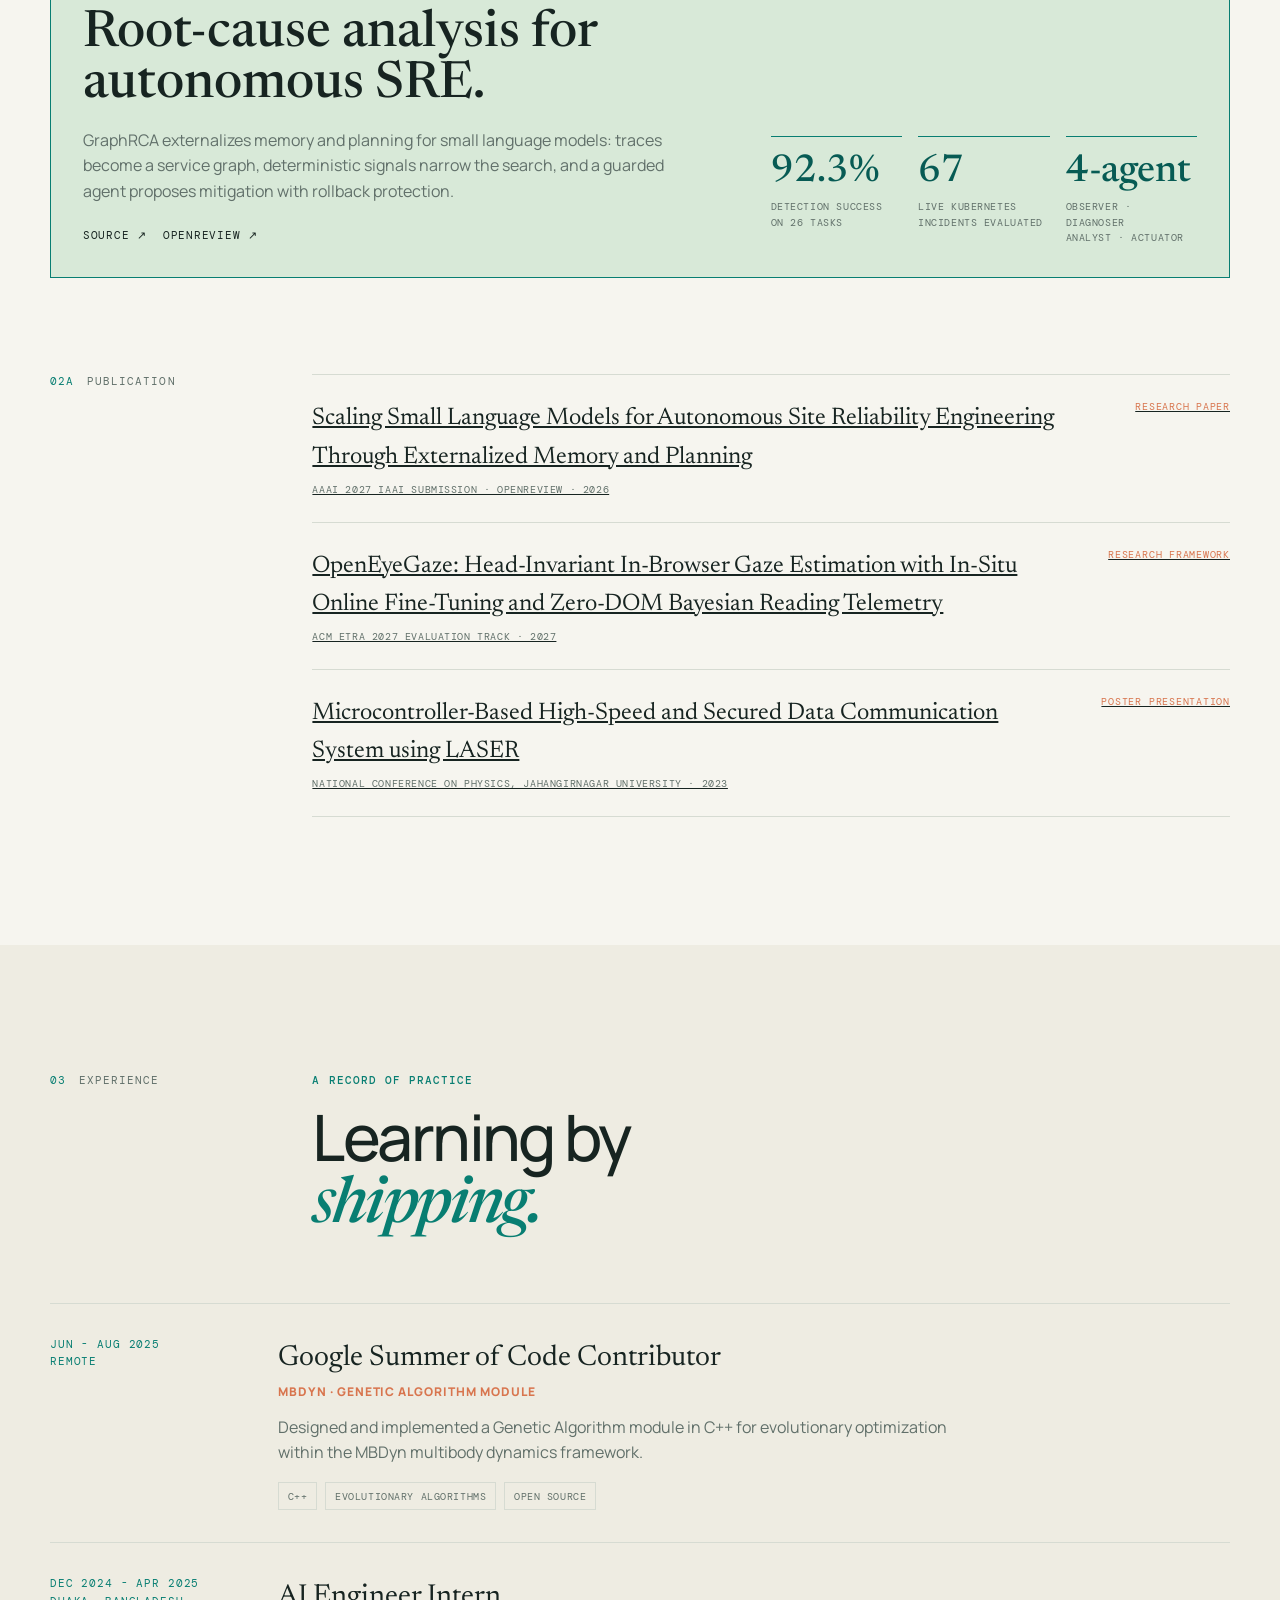
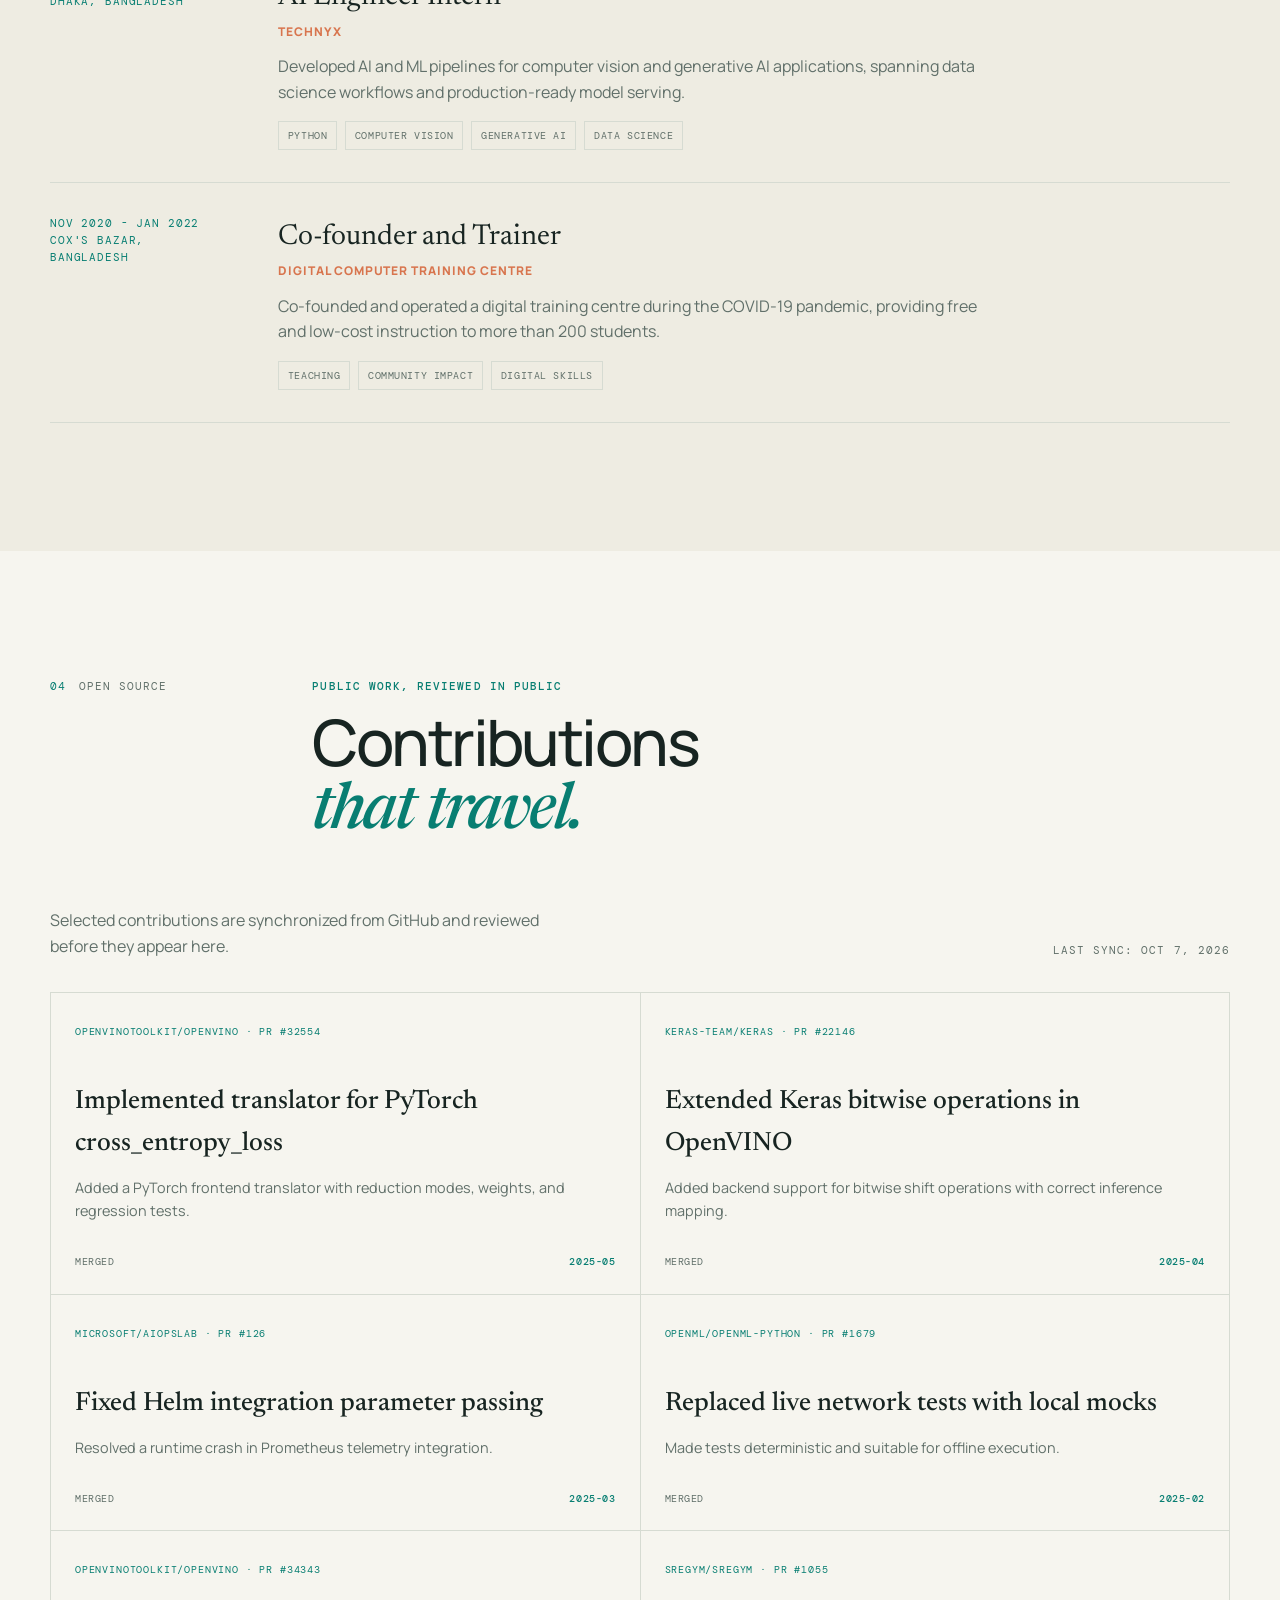
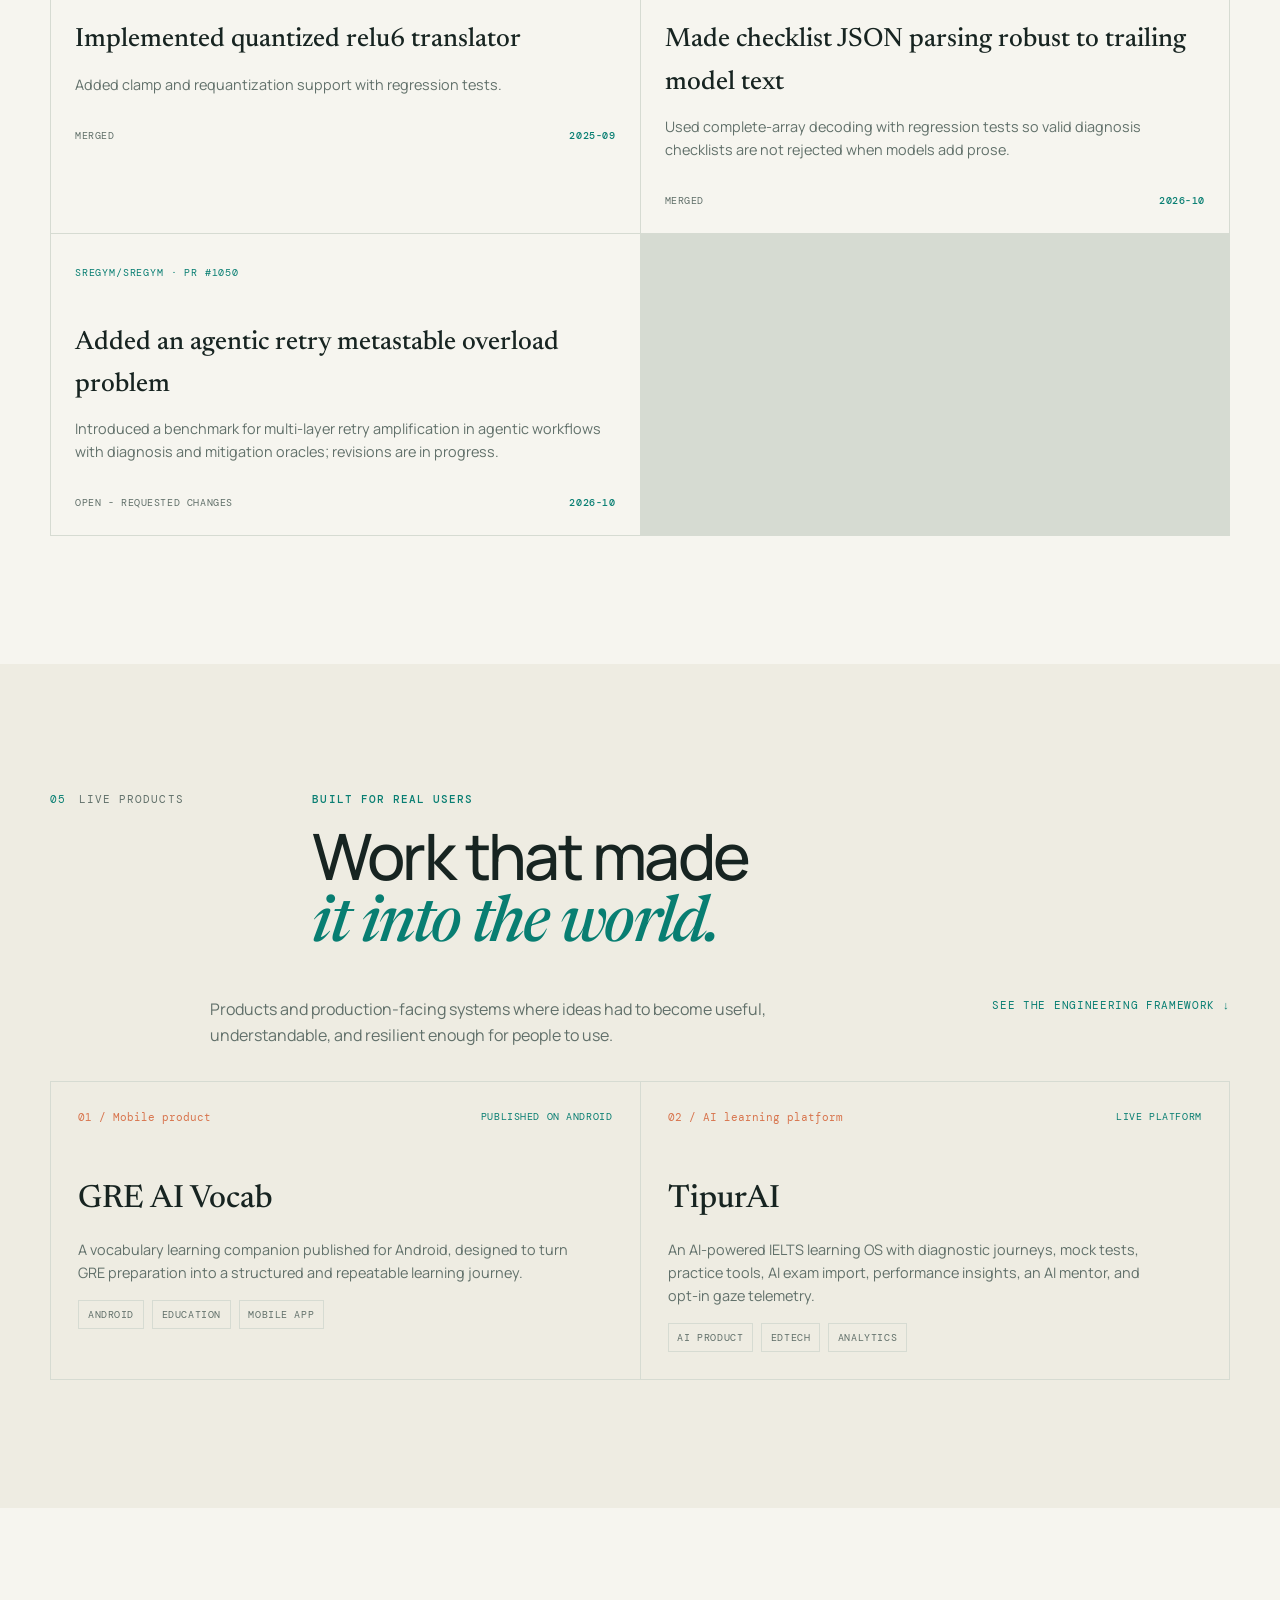
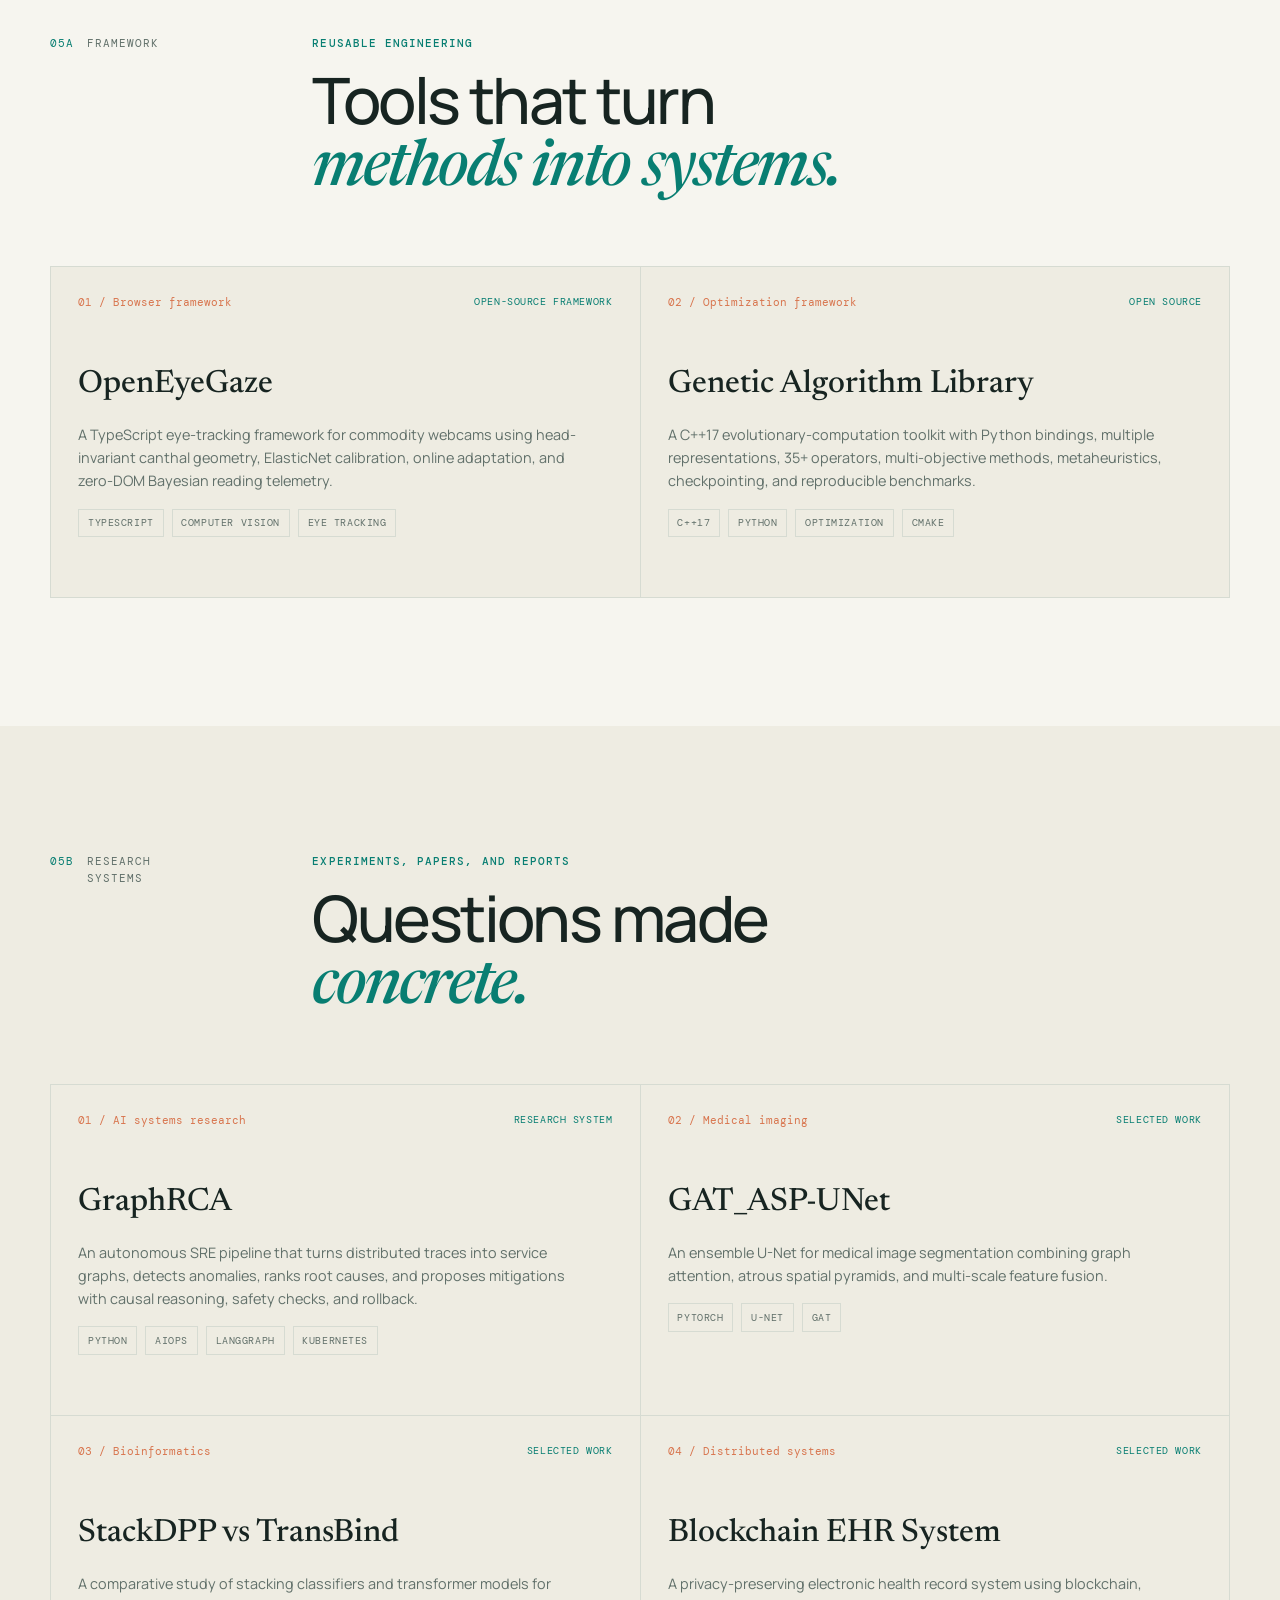
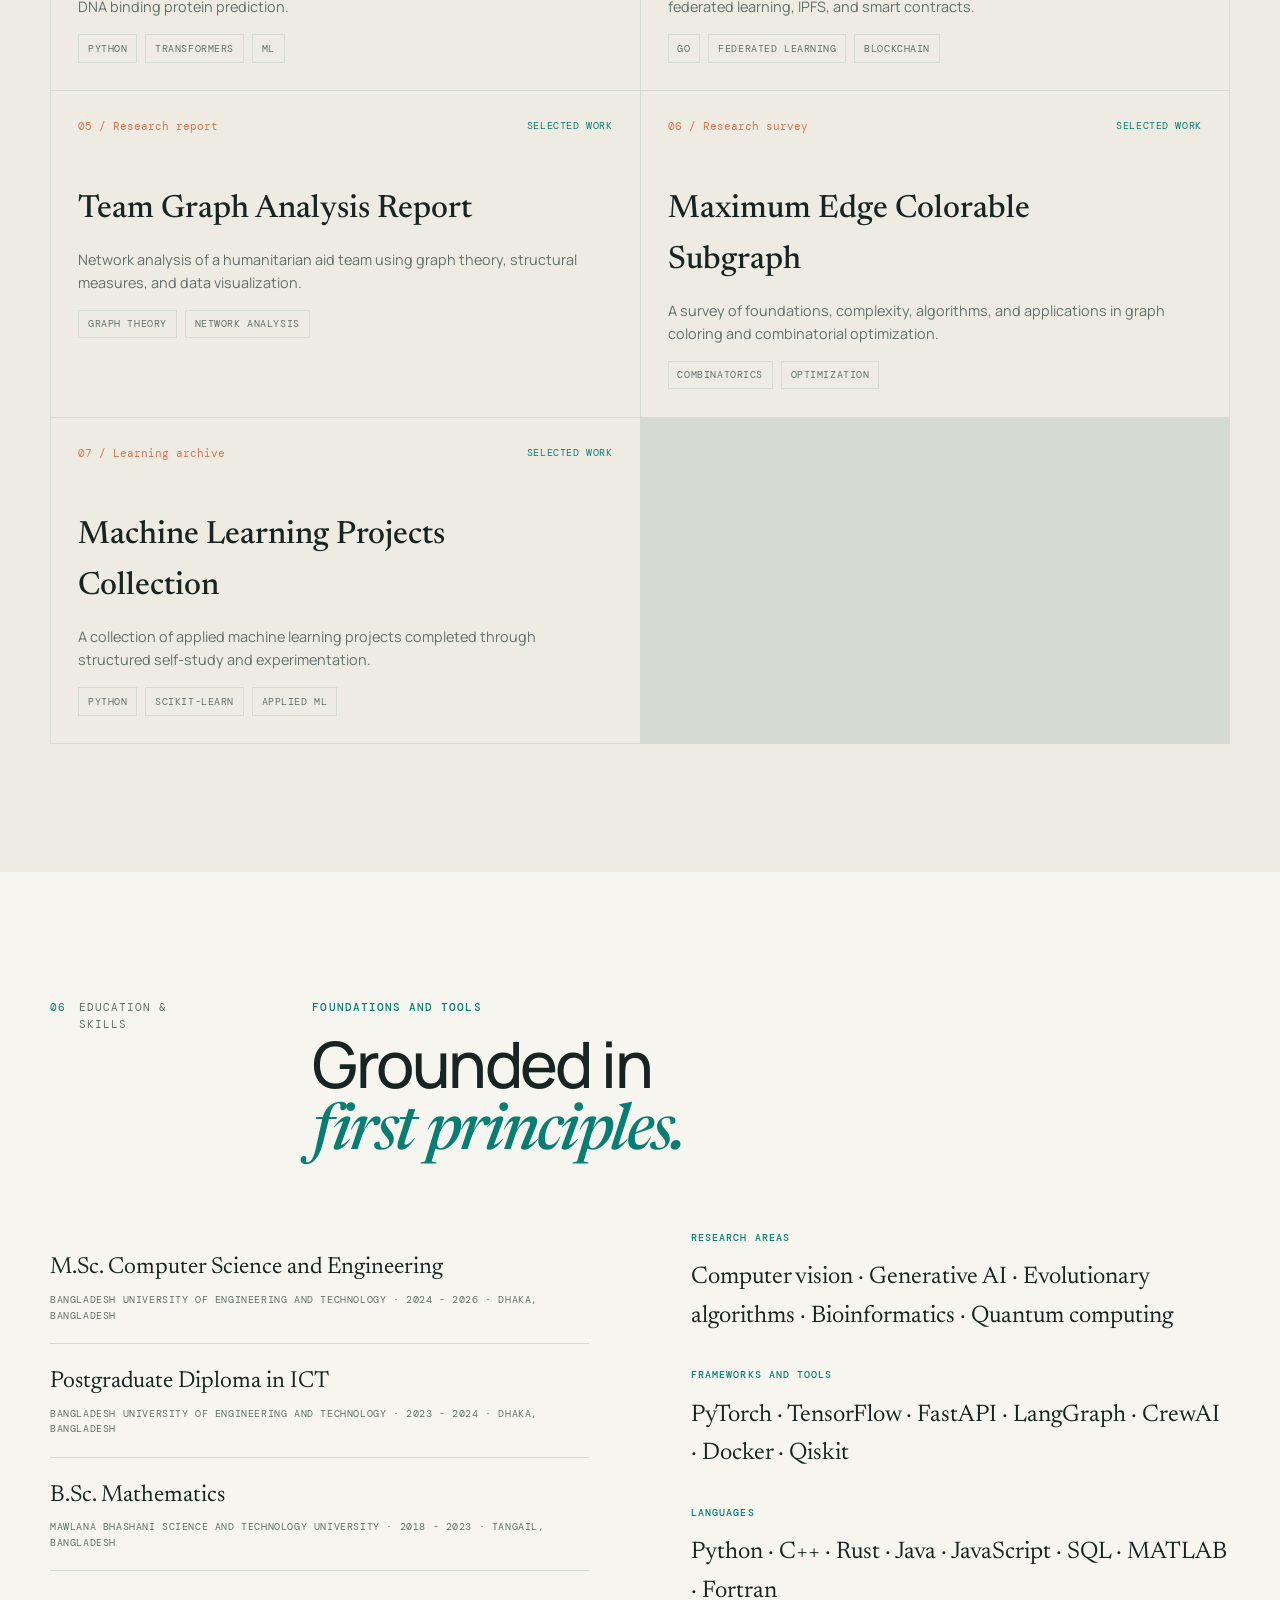
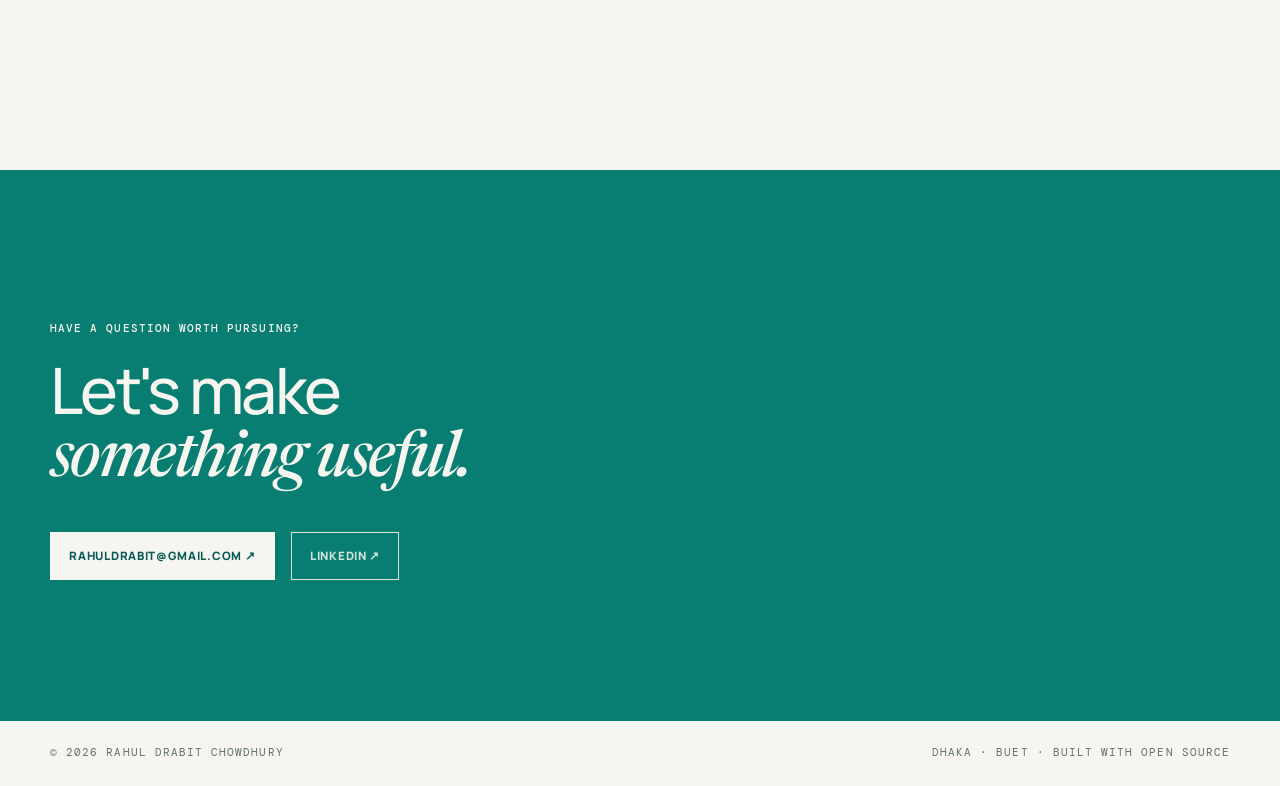
==== commit 68515a96: "Build academic research portfolio redesign" ====
--- a/index.html
+++ b/index.html
@@ -1,1388 +1,112 @@
-<!DOCTYPE html>
-<html lang="en">
+<!doctype html>
+<html lang="en" data-theme="light">
 <head>
-<meta charset="UTF-8" />
-<meta name="viewport" content="width=device-width, initial-scale=1.0" />
-<title>Rahul Drabit Chowdhury — AI Engineer & Researcher</title>
-<link rel="preconnect" href="https://fonts.googleapis.com" />
-<link rel="preconnect" href="https://fonts.gstatic.com" crossorigin />
-<link href="https://fonts.googleapis.com/css2?family=Syne:wght@400;600;700;800&family=Space+Mono:ital,wght@0,400;0,700;1,400&family=DM+Sans:ital,opsz,wght@0,9..40,300;0,9..40,400;0,9..40,500;1,9..40,300&display=swap" rel="stylesheet" />
-<style>
-  /* ─── TOKENS ───────────────────────────────────────────────────── */
-  :root {
-    --bg:        #050810;
-    --surface:   #0c1120;
-    --border:    rgba(0,255,200,0.12);
-    --accent:    #00ffc8;
-    --accent2:   #7b5ea7;
-    --accent3:   #ff6b6b;
-    --text:      #e8eaf0;
-    --muted:     #7b8099;
-    --heading:   'Syne', sans-serif;
-    --mono:      'Space Mono', monospace;
-    --body:      'DM Sans', sans-serif;
-    --glow:      0 0 40px rgba(0,255,200,0.18);
-  }
-
-  *, *::before, *::after { box-sizing: border-box; margin: 0; padding: 0; }
-
-  html { scroll-behavior: smooth; font-size: 16px; }
-
-  body {
-    background: var(--bg);
-    color: var(--text);
-    font-family: var(--body);
-    line-height: 1.7;
-    overflow-x: hidden;
-  }
-
-  /* ─── NOISE OVERLAY ─────────────────────────────────────────────── */
-  body::before {
-    content: '';
-    position: fixed;
-    inset: 0;
-    background-image: url("data:image/svg+xml,%3Csvg viewBox='0 0 256 256' xmlns='http://www.w3.org/2000/svg'%3E%3Cfilter id='n'%3E%3CfeTurbulence type='fractalNoise' baseFrequency='0.9' numOctaves='4' stitchTiles='stitch'/%3E%3C/filter%3E%3Crect width='100%25' height='100%25' filter='url(%23n)' opacity='0.04'/%3E%3C/svg%3E");
-    pointer-events: none;
-    z-index: 9999;
-    opacity: 0.4;
-  }
-
-  /* ─── GRID BACKDROP ─────────────────────────────────────────────── */
-  body::after {
-    content: '';
-    position: fixed;
-    inset: 0;
-    background-image:
-      linear-gradient(rgba(0,255,200,0.025) 1px, transparent 1px),
-      linear-gradient(90deg, rgba(0,255,200,0.025) 1px, transparent 1px);
-    background-size: 60px 60px;
-    pointer-events: none;
-    z-index: 0;
-  }
-
-  /* ─── SCROLLBAR ──────────────────────────────────────────────────── */
-  ::-webkit-scrollbar { width: 4px; }
-  ::-webkit-scrollbar-track { background: var(--bg); }
-  ::-webkit-scrollbar-thumb { background: var(--accent); border-radius: 2px; }
-
-  /* ─── NAV ────────────────────────────────────────────────────────── */
-  nav {
-    position: fixed;
-    top: 0; left: 0; right: 0;
-    z-index: 100;
-    display: flex;
-    align-items: center;
-    justify-content: space-between;
-    padding: 1.1rem 4rem;
-    background: rgba(5,8,16,0.85);
-    backdrop-filter: blur(18px);
-    border-bottom: 1px solid var(--border);
-  }
-  .nav-logo {
-    font-family: var(--mono);
-    font-size: 0.85rem;
-    color: var(--accent);
-    letter-spacing: 0.08em;
-    text-decoration: none;
-  }
-  .nav-links { display: flex; gap: 2.2rem; list-style: none; }
-  .nav-links a {
-    font-family: var(--mono);
-    font-size: 0.78rem;
-    letter-spacing: 0.1em;
-    color: var(--muted);
-    text-decoration: none;
-    text-transform: uppercase;
-    transition: color 0.2s;
-  }
-  .nav-links a:hover { color: var(--accent); }
-
-  /* ─── HERO ───────────────────────────────────────────────────────── */
-  #hero {
-    position: relative;
-    z-index: 1;
-    min-height: 100vh;
-    display: flex;
-    flex-direction: column;
-    justify-content: center;
-    padding: 8rem 4rem 6rem;
-    overflow: hidden;
-  }
-
-  .hero-orb {
-    position: absolute;
-    width: 700px; height: 700px;
-    background: radial-gradient(circle, rgba(0,255,200,0.08) 0%, transparent 70%);
-    top: -200px; right: -200px;
-    border-radius: 50%;
-    pointer-events: none;
-    animation: pulse 8s ease-in-out infinite;
-  }
-  .hero-orb2 {
-    position: absolute;
-    width: 400px; height: 400px;
-    background: radial-gradient(circle, rgba(123,94,167,0.1) 0%, transparent 70%);
-    bottom: 0; left: -100px;
-    border-radius: 50%;
-    pointer-events: none;
-    animation: pulse 10s ease-in-out infinite reverse;
-  }
-
-  @keyframes pulse {
-    0%, 100% { transform: scale(1) translate(0,0); opacity: 1; }
-    50% { transform: scale(1.08) translate(10px, -10px); opacity: 0.7; }
-  }
-
-  .hero-tag {
-    font-family: var(--mono);
-    font-size: 0.78rem;
-    color: var(--accent);
-    letter-spacing: 0.2em;
-    text-transform: uppercase;
-    margin-bottom: 1.5rem;
-    display: flex;
-    align-items: center;
-    gap: 0.8rem;
-    opacity: 0;
-    animation: fadeUp 0.8s 0.2s forwards;
-  }
-  .hero-tag::before {
-    content: '';
-    display: inline-block;
-    width: 30px; height: 1px;
-    background: var(--accent);
-  }
-
-  h1 {
-    font-family: var(--heading);
-    font-size: clamp(3.5rem, 8vw, 7rem);
-    font-weight: 800;
-    line-height: 0.95;
-    letter-spacing: -0.02em;
-    margin-bottom: 1.8rem;
-    opacity: 0;
-    animation: fadeUp 0.8s 0.4s forwards;
-  }
-  h1 .line-accent { color: var(--accent); display: block; }
-  h1 .line-dim { color: var(--muted); font-weight: 400; }
-
-  .hero-desc {
-    max-width: 560px;
-    font-size: 1.05rem;
-    color: var(--muted);
-    line-height: 1.75;
-    margin-bottom: 2.5rem;
-    opacity: 0;
-    animation: fadeUp 0.8s 0.6s forwards;
-  }
-
-  .hero-actions {
-    display: flex;
-    gap: 1rem;
-    flex-wrap: wrap;
-    opacity: 0;
-    animation: fadeUp 0.8s 0.8s forwards;
-  }
-
-  .btn {
-    display: inline-flex;
-    align-items: center;
-    gap: 0.5rem;
-    padding: 0.75rem 1.8rem;
-    font-family: var(--mono);
-    font-size: 0.8rem;
-    letter-spacing: 0.1em;
-    text-transform: uppercase;
-    text-decoration: none;
-    border-radius: 2px;
-    transition: all 0.25s;
-    cursor: pointer;
-  }
-  .btn-primary {
-    background: var(--accent);
-    color: var(--bg);
-    font-weight: 700;
-    box-shadow: 0 0 30px rgba(0,255,200,0.3);
-  }
-  .btn-primary:hover { box-shadow: 0 0 50px rgba(0,255,200,0.55); transform: translateY(-2px); }
-  .btn-ghost {
-    border: 1px solid var(--border);
-    color: var(--text);
-    background: transparent;
-  }
-  .btn-ghost:hover { border-color: var(--accent); color: var(--accent); }
-
-  .hero-stats {
-    position: absolute;
-    bottom: 4rem; right: 4rem;
-    display: flex;
-    gap: 3rem;
-    opacity: 0;
-    animation: fadeUp 0.8s 1s forwards;
-  }
-  .stat-item { text-align: right; }
-  .stat-num {
-    font-family: var(--heading);
-    font-size: 2.4rem;
-    font-weight: 800;
-    color: var(--accent);
-    line-height: 1;
-  }
-  .stat-label {
-    font-family: var(--mono);
-    font-size: 0.65rem;
-    letter-spacing: 0.15em;
-    color: var(--muted);
-    text-transform: uppercase;
-    margin-top: 0.25rem;
-  }
-
-  @keyframes fadeUp {
-    from { opacity: 0; transform: translateY(24px); }
-    to   { opacity: 1; transform: translateY(0); }
-  }
-
-  /* ─── SECTION COMMONS ────────────────────────────────────────────── */
-  section {
-    position: relative;
-    z-index: 1;
-    padding: 7rem 4rem;
-  }
-  .section-header {
-    display: flex;
-    align-items: baseline;
-    gap: 1.2rem;
-    margin-bottom: 4rem;
-  }
-  .section-num {
-    font-family: var(--mono);
-    font-size: 0.72rem;
-    color: var(--accent);
-    letter-spacing: 0.15em;
-  }
-  h2 {
-    font-family: var(--heading);
-    font-size: clamp(2rem, 4vw, 3rem);
-    font-weight: 700;
-    letter-spacing: -0.02em;
-    color: var(--text);
-  }
-  .section-line {
-    flex: 1;
-    height: 1px;
-    background: var(--border);
-    margin-left: 1rem;
-  }
-
-  /* ─── ABOUT ──────────────────────────────────────────────────────── */
-  #about { background: var(--surface); border-top: 1px solid var(--border); border-bottom: 1px solid var(--border); }
-
-  .about-grid {
-    display: grid;
-    grid-template-columns: 1fr 1fr;
-    gap: 5rem;
-    align-items: start;
-  }
-  .about-text p {
-    color: var(--muted);
-    margin-bottom: 1.2rem;
-    font-size: 1.02rem;
-    line-height: 1.8;
-  }
-  .about-text p strong { color: var(--text); font-weight: 500; }
-
-  .about-links { display: flex; flex-wrap: wrap; gap: 0.7rem; margin-top: 2rem; }
-  .chip {
-    display: inline-flex;
-    align-items: center;
-    gap: 0.4rem;
-    padding: 0.4rem 0.9rem;
-    background: transparent;
-    border: 1px solid var(--border);
-    border-radius: 1px;
-    font-family: var(--mono);
-    font-size: 0.7rem;
-    letter-spacing: 0.1em;
-    color: var(--muted);
-    text-decoration: none;
-    text-transform: uppercase;
-    transition: all 0.2s;
-  }
-  .chip:hover { border-color: var(--accent); color: var(--accent); }
-
-  .about-edu {}
-  .edu-item {
-    padding: 1.5rem;
-    border: 1px solid var(--border);
-    margin-bottom: 1.2rem;
-    position: relative;
-    transition: border-color 0.2s;
-  }
-  .edu-item:hover { border-color: rgba(0,255,200,0.35); }
-  .edu-item::before {
-    content: '';
-    position: absolute;
-    top: 0; left: 0;
-    width: 3px; height: 100%;
-    background: var(--accent);
-  }
-  .edu-degree {
-    font-family: var(--heading);
-    font-size: 0.95rem;
-    font-weight: 700;
-    color: var(--text);
-    margin-bottom: 0.25rem;
-  }
-  .edu-school {
-    font-size: 0.85rem;
-    color: var(--accent);
-    margin-bottom: 0.2rem;
-  }
-  .edu-meta {
-    font-family: var(--mono);
-    font-size: 0.7rem;
-    color: var(--muted);
-    letter-spacing: 0.05em;
-  }
-
-  /* ─── EXPERIENCE ─────────────────────────────────────────────────── */
-  .exp-timeline { position: relative; }
-  .exp-timeline::before {
-    content: '';
-    position: absolute;
-    top: 0; bottom: 0; left: 0;
-    width: 1px;
-    background: linear-gradient(to bottom, var(--accent), transparent);
-  }
-
-  .exp-item {
-    display: grid;
-    grid-template-columns: 200px 1fr;
-    gap: 3rem;
-    padding: 2.5rem 0 2.5rem 2.5rem;
-    border-bottom: 1px solid var(--border);
-    position: relative;
-  }
-  .exp-item::before {
-    content: '';
-    position: absolute;
-    top: 2.9rem; left: -4px;
-    width: 9px; height: 9px;
-    background: var(--accent);
-    border-radius: 50%;
-    box-shadow: 0 0 12px var(--accent);
-  }
-  .exp-meta {}
-  .exp-period {
-    font-family: var(--mono);
-    font-size: 0.7rem;
-    color: var(--accent);
-    letter-spacing: 0.1em;
-    margin-bottom: 0.4rem;
-  }
-  .exp-location {
-    font-family: var(--mono);
-    font-size: 0.68rem;
-    color: var(--muted);
-    letter-spacing: 0.05em;
-  }
-  .exp-content {}
-  .exp-role {
-    font-family: var(--heading);
-    font-size: 1.2rem;
-    font-weight: 700;
-    color: var(--text);
-    margin-bottom: 0.2rem;
-  }
-  .exp-company {
-    font-size: 0.88rem;
-    color: var(--accent);
-    margin-bottom: 0.8rem;
-  }
-  .exp-desc {
-    font-size: 0.9rem;
-    color: var(--muted);
-    line-height: 1.7;
-  }
-  .exp-tags { display: flex; flex-wrap: wrap; gap: 0.5rem; margin-top: 0.8rem; }
-  .tag {
-    padding: 0.2rem 0.6rem;
-    background: rgba(0,255,200,0.06);
-    border: 1px solid rgba(0,255,200,0.15);
-    font-family: var(--mono);
-    font-size: 0.65rem;
-    color: var(--accent);
-    letter-spacing: 0.08em;
-  }
-
-  /* ─── SKILLS ─────────────────────────────────────────────────────── */
-  #skills { background: var(--surface); border-top: 1px solid var(--border); border-bottom: 1px solid var(--border); }
-
-  .skills-grid {
-    display: grid;
-    grid-template-columns: repeat(3, 1fr);
-    gap: 1.5rem;
-  }
-  .skill-card {
-    padding: 2rem;
-    border: 1px solid var(--border);
-    transition: all 0.25s;
-    position: relative;
-    overflow: hidden;
-  }
-  .skill-card::after {
-    content: '';
-    position: absolute;
-    bottom: 0; left: 0; right: 0;
-    height: 2px;
-    background: linear-gradient(90deg, var(--accent), transparent);
-    transform: scaleX(0);
-    transform-origin: left;
-    transition: transform 0.3s;
-  }
-  .skill-card:hover { border-color: rgba(0,255,200,0.3); }
-  .skill-card:hover::after { transform: scaleX(1); }
-
-  .skill-card-title {
-    font-family: var(--mono);
-    font-size: 0.7rem;
-    letter-spacing: 0.18em;
-    color: var(--accent);
-    text-transform: uppercase;
-    margin-bottom: 1.2rem;
-    display: flex;
-    align-items: center;
-    gap: 0.6rem;
-  }
-  .skill-card-title svg { opacity: 0.8; }
-  .skill-pills { display: flex; flex-wrap: wrap; gap: 0.5rem; }
-  .pill {
-    padding: 0.3rem 0.7rem;
-    background: rgba(255,255,255,0.03);
-    border: 1px solid rgba(255,255,255,0.07);
-    font-size: 0.78rem;
-    color: var(--text);
-    transition: all 0.2s;
-  }
-  .pill:hover { background: rgba(0,255,200,0.07); border-color: var(--accent); color: var(--accent); }
-
-  /* ─── RESEARCH ───────────────────────────────────────────────────── */
-  .research-list { display: flex; flex-direction: column; gap: 1rem; }
-  .research-item {
-    display: flex;
-    align-items: flex-start;
-    gap: 1.5rem;
-    padding: 1.5rem 2rem;
-    border: 1px solid var(--border);
-    transition: all 0.25s;
-  }
-  .research-item:hover { border-color: rgba(0,255,200,0.3); background: rgba(0,255,200,0.02); }
-  .research-dot {
-    width: 8px; height: 8px;
-    background: var(--accent);
-    border-radius: 50%;
-    margin-top: 0.55rem;
-    flex-shrink: 0;
-    box-shadow: 0 0 10px var(--accent);
-    animation: blink 2s ease-in-out infinite;
-  }
-  @keyframes blink {
-    0%, 100% { opacity: 1; }
-    50% { opacity: 0.3; }
-  }
-  .research-text {
-    font-size: 0.93rem;
-    color: var(--text);
-    line-height: 1.6;
-  }
-  .research-status {
-    margin-left: auto;
-    flex-shrink: 0;
-    font-family: var(--mono);
-    font-size: 0.62rem;
-    letter-spacing: 0.12em;
-    color: var(--accent);
-    text-transform: uppercase;
-    padding: 0.2rem 0.6rem;
-    border: 1px solid rgba(0,255,200,0.2);
-    align-self: flex-start;
-  }
-
-  /* ─── OPEN SOURCE ────────────────────────────────────────────────── */
-  #opensource { background: var(--surface); border-top: 1px solid var(--border); border-bottom: 1px solid var(--border); }
-
-  .oss-grid {
-    display: grid;
-    grid-template-columns: repeat(2, 1fr);
-    gap: 1.2rem;
-  }
-  .oss-card {
-    padding: 1.8rem;
-    border: 1px solid var(--border);
-    transition: all 0.25s;
-    text-decoration: none;
-    display: block;
-    position: relative;
-    overflow: hidden;
-  }
-  .oss-card::before {
-    content: '';
-    position: absolute;
-    inset: 0;
-    background: linear-gradient(135deg, rgba(0,255,200,0.04), transparent);
-    opacity: 0;
-    transition: opacity 0.3s;
-  }
-  .oss-card:hover { border-color: rgba(0,255,200,0.35); }
-  .oss-card:hover::before { opacity: 1; }
-  .oss-repo {
-    font-family: var(--mono);
-    font-size: 0.78rem;
-    color: var(--accent);
-    margin-bottom: 0.5rem;
-    display: flex;
-    align-items: center;
-    gap: 0.5rem;
-  }
-  .oss-pr {
-    font-family: var(--mono);
-    font-size: 0.65rem;
-    color: var(--muted);
-    margin-bottom: 0.8rem;
-  }
-  .oss-desc {
-    font-size: 0.85rem;
-    color: var(--muted);
-    line-height: 1.6;
-  }
-
-  /* ─── PROJECTS ───────────────────────────────────────────────────── */
-  .proj-grid {
-    display: grid;
-    grid-template-columns: repeat(3, 1fr);
-    gap: 1.5rem;
-  }
-  .proj-card {
-    padding: 2rem;
-    border: 1px solid var(--border);
-    text-decoration: none;
-    display: flex;
-    flex-direction: column;
-    gap: 0.8rem;
-    position: relative;
-    overflow: hidden;
-    transition: all 0.25s;
-  }
-  .proj-card::before {
-    content: '';
-    position: absolute;
-    inset: 0;
-    background: linear-gradient(135deg, rgba(0,255,200,0.04), transparent);
-    opacity: 0;
-    transition: opacity 0.3s;
-  }
-  .proj-card:hover { border-color: rgba(0,255,200,0.35); transform: translateY(-3px); }
-  .proj-card:hover::before { opacity: 1; }
-  .proj-card-header {
-    display: flex;
-    align-items: flex-start;
-    justify-content: space-between;
-    gap: 0.5rem;
-  }
-  .proj-folder {
-    color: var(--accent);
-    opacity: 0.85;
-  }
-  .proj-gh-link {
-    color: var(--muted);
-    transition: color 0.2s;
-    flex-shrink: 0;
-  }
-  .proj-card:hover .proj-gh-link { color: var(--accent); }
-  .proj-title {
-    font-family: var(--heading);
-    font-size: 1rem;
-    font-weight: 700;
-    color: var(--text);
-    line-height: 1.3;
-  }
-  .proj-desc {
-    font-size: 0.85rem;
-    color: var(--muted);
-    line-height: 1.6;
-    flex: 1;
-  }
-  .proj-tags { display: flex; flex-wrap: wrap; gap: 0.4rem; margin-top: auto; }
-
-  /* ─── CERTIFICATIONS ─────────────────────────────────────────────── */
-  .cert-card {
-    padding: 1.8rem 2rem;
-    border: 1px solid var(--border);
-    display: flex;
-    align-items: center;
-    gap: 1.5rem;
-    transition: all 0.25s;
-    text-decoration: none;
-  }
-  .cert-card:hover { border-color: rgba(0,255,200,0.35); background: rgba(0,255,200,0.02); }
-  .cert-badge {
-    font-family: var(--mono);
-    font-size: 0.62rem;
-    letter-spacing: 0.12em;
-    color: var(--accent);
-    text-transform: uppercase;
-    padding: 0.2rem 0.6rem;
-    border: 1px solid rgba(0,255,200,0.2);
-    white-space: nowrap;
-    flex-shrink: 0;
-  }
-  .cert-info { flex: 1; }
-  .cert-title {
-    font-family: var(--heading);
-    font-size: 0.95rem;
-    font-weight: 600;
-    color: var(--text);
-    margin-bottom: 0.3rem;
-  }
-  .cert-meta {
-    font-family: var(--mono);
-    font-size: 0.65rem;
-    color: var(--muted);
-    letter-spacing: 0.05em;
-  }
-
-  /* ─── ACHIEVEMENTS ───────────────────────────────────────────────── */
-  .ach-grid {
-    display: grid;
-    grid-template-columns: repeat(3, 1fr);
-    gap: 1.5rem;
-  }
-  .ach-card {
-    padding: 2rem;
-    border: 1px solid var(--border);
-    text-align: center;
-    transition: all 0.25s;
-    position: relative;
-  }
-  .ach-card:hover { border-color: rgba(0,255,200,0.35); transform: translateY(-4px); }
-  .ach-rank {
-    font-family: var(--heading);
-    font-size: 3.5rem;
-    font-weight: 800;
-    color: transparent;
-    -webkit-text-stroke: 1px var(--accent);
-    line-height: 1;
-    margin-bottom: 0.8rem;
-  }
-  .ach-title {
-    font-size: 0.88rem;
-    color: var(--text);
-    line-height: 1.5;
-    margin-bottom: 0.5rem;
-  }
-  .ach-date {
-    font-family: var(--mono);
-    font-size: 0.65rem;
-    color: var(--muted);
-    letter-spacing: 0.1em;
-  }
-
-  /* ─── CONTACT ────────────────────────────────────────────────────── */
-  #contact { text-align: center; padding: 8rem 4rem; }
-  .contact-big {
-    font-family: var(--heading);
-    font-size: clamp(3rem, 6vw, 5.5rem);
-    font-weight: 800;
-    letter-spacing: -0.02em;
-    margin-bottom: 1.5rem;
-    line-height: 1;
-  }
-  .contact-big span { color: var(--accent); }
-  .contact-sub {
-    color: var(--muted);
-    font-size: 1rem;
-    margin-bottom: 2.5rem;
-    max-width: 500px;
-    margin-left: auto;
-    margin-right: auto;
-  }
-  .contact-links { display: flex; justify-content: center; flex-wrap: wrap; gap: 1rem; }
-
-  /* ─── FOOTER ─────────────────────────────────────────────────────── */
-  footer {
-    background: var(--surface);
-    border-top: 1px solid var(--border);
-    padding: 2rem 4rem;
-    display: flex;
-    justify-content: space-between;
-    align-items: center;
-    position: relative;
-    z-index: 1;
-  }
-  footer p {
-    font-family: var(--mono);
-    font-size: 0.7rem;
-    color: var(--muted);
-    letter-spacing: 0.05em;
-  }
-  footer span { color: var(--accent); }
-
-  /* ─── PAPER SECTION ──────────────────────────────────────────────── */
-  .paper-card {
-    padding: 2.5rem;
-    border: 1px solid var(--border);
-    display: grid;
-    grid-template-columns: 1fr auto;
-    gap: 2rem;
-    align-items: center;
-    transition: all 0.25s;
-  }
-  .paper-card:hover { border-color: rgba(0,255,200,0.35); }
-  .paper-title {
-    font-family: var(--heading);
-    font-size: 1.05rem;
-    font-weight: 700;
-    color: var(--text);
-    margin-bottom: 0.5rem;
-  }
-  .paper-venue {
-    font-size: 0.85rem;
-    color: var(--accent);
-    margin-bottom: 0.3rem;
-  }
-  .paper-meta {
-    font-family: var(--mono);
-    font-size: 0.7rem;
-    color: var(--muted);
-  }
-  .paper-badge {
-    padding: 0.4rem 0.9rem;
-    border: 1px solid rgba(123,94,167,0.4);
-    background: rgba(123,94,167,0.08);
-    font-family: var(--mono);
-    font-size: 0.65rem;
-    letter-spacing: 0.1em;
-    color: #b39ddb;
-    text-transform: uppercase;
-    white-space: nowrap;
-  }
-
-  /* ─── RESPONSIVE ─────────────────────────────────────────────────── */
-  @media (max-width: 900px) {
-    nav { padding: 1rem 1.5rem; }
-    .nav-links { gap: 1.2rem; }
-    section { padding: 5rem 1.5rem; }
-    #hero { padding: 7rem 1.5rem 5rem; }
-    .about-grid, .skills-grid { grid-template-columns: 1fr; gap: 2.5rem; }
-    .oss-grid, .ach-grid, .proj-grid { grid-template-columns: 1fr; }
-    .exp-item { grid-template-columns: 1fr; gap: 0.5rem; padding-left: 1.8rem; }
-    .hero-stats { position: static; margin-top: 3rem; flex-wrap: wrap; gap: 1.5rem; }
-    .stat-item { text-align: left; }
-    h1 { font-size: 3.2rem; }
-    .paper-card { grid-template-columns: 1fr; }
-    footer { flex-direction: column; gap: 0.5rem; text-align: center; }
-  }
-
-  /* ─── SCROLL REVEAL ──────────────────────────────────────────────── */
-  .reveal {
-    opacity: 0;
-    transform: translateY(30px);
-    transition: opacity 0.7s ease, transform 0.7s ease;
-  }
-  .reveal.visible {
-    opacity: 1;
-    transform: translateY(0);
-  }
-
-  /* ─── HERO PROFILE IMAGE ────────────────────────────────────────── */
-  .hero-profile {
-    width: 200px;
-    height: 200px;
-    border-radius: 50%;
-    overflow: hidden;
-    border: 3px solid var(--accent);
-    box-shadow: 0 0 40px rgba(0,255,200,0.4), inset 0 0 20px rgba(0,255,200,0.1);
-    margin-left: 3rem;
-    flex-shrink: 0;
-    animation: fadeUp 0.8s 0.8s forwards;
-    opacity: 0;
-  }
-  .hero-profile img {
-    width: 100%;
-    height: 100%;
-    object-fit: cover;
-    display: block;
-  }
-</style>
+  <meta charset="utf-8">
+  <meta name="viewport" content="width=device-width, initial-scale=1">
+  <meta name="description" content="Rahul Drabit Chowdhury is an AI engineer and researcher working across evolutionary algorithms, computer vision, and generative AI.">
+  <title>Rahul Drabit Chowdhury | AI Engineer & Researcher</title>
+  <script>
+    (() => {
+      const savedTheme = localStorage.getItem('theme');
+      const theme = savedTheme === 'dark' || savedTheme === 'light'
+        ? savedTheme
+        : 'light';
+      document.documentElement.dataset.theme = theme;
+    })();
+  </script>
+  <link rel="preconnect" href="https://fonts.googleapis.com">
+  <link rel="preconnect" href="https://fonts.gstatic.com" crossorigin>
+  <link href="https://fonts.googleapis.com/css2?family=DM+Mono:wght@400;500&family=Manrope:wght@400;500;600;700;800&family=Newsreader:opsz,wght@6..72,400;6..72,500;6..72,600;6..72,700&display=swap" rel="stylesheet">
+  <link rel="stylesheet" href="css/styles.css">
+  <script type="module" src="js/app.js" defer></script>
 </head>
 <body>
+  <a class="skip-link" href="#main-content">Skip to content</a>
+  <header class="site-header">
+    <nav class="nav-shell" aria-label="Primary navigation">
+      <a class="brand" href="#top" aria-label="Rahul Drabit Chowdhury home"><span>R</span>DC / research</a>
+      <button class="menu-toggle" type="button" aria-expanded="false" aria-controls="site-menu">
+        <span class="menu-icon" aria-hidden="true">☰</span>
+        <span class="sr-only">Open navigation</span>
+      </button>
+      <div class="nav-menu" id="site-menu">
+        <a href="#about">About</a>
+        <a href="#research">Research</a>
+        <a href="#work">Experience</a>
+        <a href="#contributions">Open source</a>
+        <a href="#projects">Projects</a>
+        <a href="#contact">Contact</a>
+        <button class="theme-toggle" type="button" aria-label="Switch to dark theme" title="Toggle theme"><span aria-hidden="true">◐</span></button>
+      </div>
+    </nav>
+  </header>
 
-<!-- NAV -->
-<nav>
-  <a href="#" class="nav-logo">RDC.dev</a>
-  <ul class="nav-links">
-    <li><a href="#about">About</a></li>
-    <li><a href="#experience">Work</a></li>
-    <li><a href="#research">Research</a></li>
-    <li><a href="#skills">Skills</a></li>
-    <li><a href="#opensource">Open Source</a></li>
-    <li><a href="#projects">Projects</a></li>
-    <li><a href="#contact">Contact</a></li>
-  </ul>
-</nav>
-
-<!-- HERO -->
-<section id="hero">
-  <div class="hero-orb"></div>
-  <div class="hero-orb2"></div>
-
-  <p class="hero-tag">Available for research collaborations</p>
-
-  <div style="display: flex; align-items: center; gap: 2rem; flex-wrap: wrap;">
-    <div>
-      <h1>
-        <span class="line-dim">Rahul Drabit</span>
-        <span class="line-accent">Chowdhury</span>
-      </h1>
-    </div>
-    <div class="hero-profile">
-      <img src="images/MyImage.jpg" alt="Rahul Drabit Chowdhury">
-    </div>
-  </div>
-
-  <p class="hero-desc">
-    AI Engineer &amp; Researcher at BUET. Building at the intersection of
-    <strong style="color:var(--text)">evolutionary algorithms</strong>,
-    <strong style="color:var(--text)">computer vision</strong>, and
-    <strong style="color:var(--text)">generative AI</strong>.
-    Google Summer of Code 2025 contributor.
-  </p>
-
-  <div class="hero-actions">
-    <a href="mailto:rahuldrabit@gmail.com" class="btn btn-primary">
-      <svg width="14" height="14" fill="none" stroke="currentColor" stroke-width="2" viewBox="0 0 24 24"><path d="M4 4h16c1.1 0 2 .9 2 2v12c0 1.1-.9 2-2 2H4c-1.1 0-2-.9-2-2V6c0-1.1.9-2 2-2z"/><polyline points="22,6 12,12 2,6"/></svg>
-      Get In Touch
-    </a>
-    <a href="https://github.com/rahuldrabit" target="_blank" class="btn btn-ghost">
-      <svg width="14" height="14" fill="currentColor" viewBox="0 0 24 24"><path d="M12 0C5.37 0 0 5.37 0 12c0 5.31 3.435 9.795 8.205 11.385.6.105.825-.255.825-.57 0-.285-.015-1.23-.015-2.235-3.015.555-3.795-.735-4.035-1.41-.135-.345-.72-1.41-1.23-1.695-.42-.225-1.02-.78-.015-.795.945-.015 1.62.87 1.845 1.23 1.08 1.815 2.805 1.305 3.495.99.105-.78.42-1.305.765-1.605-2.67-.3-5.46-1.335-5.46-5.925 0-1.305.465-2.385 1.23-3.225-.12-.3-.54-1.53.12-3.18 0 0 1.005-.315 3.3 1.23.96-.27 1.98-.405 3-.405s2.04.135 3 .405c2.295-1.56 3.3-1.23 3.3-1.23.66 1.65.24 2.88.12 3.18.765.84 1.23 1.905 1.23 3.225 0 4.605-2.805 5.625-5.475 5.925.435.375.81 1.095.81 2.22 0 1.605-.015 2.895-.015 3.3 0 .315.225.69.825.57A12.02 12.02 0 0 0 24 12c0-6.63-5.37-12-12-12z"/></svg>
-      GitHub
-    </a>
-    <a href="https://linkedin.com/in/rahuldrabit" target="_blank" class="btn btn-ghost">LinkedIn</a>
-  </div>
-
-  <div class="hero-stats">
-    <div class="stat-item">
-      <div class="stat-num">5+</div>
-      <div class="stat-label">OSS PRs Merged</div>
-    </div>
-    <div class="stat-item">
-      <div class="stat-num">7+</div>
-      <div class="stat-label">Research Projects</div>
-    </div>
-    <div class="stat-item">
-      <div class="stat-num">200+</div>
-      <div class="stat-label">Students Trained</div>
-    </div>
-  </div>
-</section>
-
-<!-- ABOUT -->
-<section id="about">
-  <div class="section-header reveal">
-    <span class="section-num">01</span>
-    <h2>About</h2>
-    <div class="section-line"></div>
-  </div>
-
-  <div class="about-grid">
-    <div class="about-text reveal">
-      <p>
-        I'm a <strong>Master's student in Computer Science at BUET</strong>, working at the frontier of
-        artificial intelligence. My work spans evolutionary algorithms, deep learning, and generative AI,
-        with a focus on solving real-world scientific and engineering problems.
-      </p>
-      <p>
-        As a <strong>Google Summer of Code 2025 contributor</strong> with MBDyn, I implemented a
-        Genetic Algorithm module in C++ for evolutionary optimization. Previously, I worked as an
-        <strong>AI Engineer Intern at Technyx</strong>, building computer vision and GenAI pipelines.
-      </p>
-      <p>
-        I believe in open science — I contribute to major projects like OpenVINO, Keras, and AIOpsLab,
-        and co-founded a digital training centre that taught 200+ students during the COVID-19 pandemic.
-      </p>
-      <div class="about-links">
-        <a href="https://leetcode.com/rahuldrabit" class="chip" target="_blank">⌁ LeetCode</a>
-        <a href="https://github.com/rahuldrabit" class="chip" target="_blank">⌁ GitHub</a>
-        <a href="https://linkedin.com/in/rahuldrabit" class="chip" target="_blank">⌁ LinkedIn</a>
-        <a href="https://huggingface.co/rahuldrabit" class="chip" target="_blank">⌁ HuggingFace</a>
-        <a href="https://kaggle.com/rahuldrabit" class="chip" target="_blank">⌁ Kaggle</a>
-        <a href="https://medium.com/@rahuldrabit/my-google-summer-of-code-journey-from-a-mathematics-background-to-open-source-contribution-49cb1b2cfdd8" class="chip" target="_blank">⌁ Medium Article</a>
-      </div>
-    </div>
-
-    <div class="about-edu reveal">
-      <div class="edu-item">
-        <div class="edu-degree">M.Sc. Computer Science &amp; Engineering</div>
-        <div class="edu-school">Bangladesh University of Engineering &amp; Technology (BUET)</div>
-        <div class="edu-meta">Dhaka, Bangladesh &nbsp;·&nbsp; 2024 – 2026</div>
-      </div>
-      <div class="edu-item">
-        <div class="edu-degree">B.Sc. Mathematics</div>
-        <div class="edu-school">Mawlana Bhashani Science &amp; Technology University</div>
-        <div class="edu-meta">Tangail, Bangladesh &nbsp;·&nbsp; 2018 – 2023 &nbsp;·&nbsp; CGPA 3.26/4.00</div>
-      </div>
-      <div class="edu-item" style="--accent:#7b5ea7;">
-        <div class="edu-degree" style="color:var(--muted); font-weight:400;">PGD, Information &amp; Communication Technology</div>
-        <div class="edu-school" style="color:#b39ddb;">Bangladesh University of Engineering &amp; Technology</div>
-        <div class="edu-meta">Dhaka, Bangladesh &nbsp;·&nbsp; 2023 – 2024</div>
-      </div>
-    </div>
-  </div>
-</section>
-
-<!-- EXPERIENCE -->
-<section id="experience">
-  <div class="section-header reveal">
-    <span class="section-num">02</span>
-    <h2>Experience</h2>
-    <div class="section-line"></div>
-  </div>
-
-  <div class="exp-timeline">
-    <div class="exp-item reveal">
-      <div class="exp-meta">
-        <div class="exp-period">Jun – Aug 2025</div>
-        <div class="exp-location">Remote</div>
-      </div>
-      <div class="exp-content">
-        <div class="exp-role">Google Summer of Code 2025 Contributor</div>
-        <div class="exp-company">MBDyn · Genetic Algorithm Module</div>
-        <p class="exp-desc">Designed and implemented a Genetic Algorithm module for evolutionary optimization within the MBDyn multibody dynamics framework. Contributed production-grade C++ code integrating evolutionary algorithm strategies.</p>
-        <div class="exp-tags">
-          <span class="tag">C++</span>
-          <span class="tag">Evolutionary Algorithm</span>
-          <span class="tag">Genetic Algorithm</span>
-          <span class="tag">Open Source</span>
+  <main id="main-content">
+    <section class="hero section-wrap" id="top" aria-labelledby="hero-title">
+      <div class="hero-grid">
+        <div class="hero-copy">
+          <p class="eyebrow reveal">AI engineer · researcher · open-source contributor</p>
+          <h1 class="reveal" id="hero-title">Ideas that make<br><em>intelligent systems</em> useful.</h1>
+          <p class="hero-lede reveal">I am Rahul Drabit Chowdhury, a Master's student at BUET exploring evolutionary algorithms, computer vision, generative AI, and scientific machine learning.</p>
+          <div class="hero-actions reveal">
+            <a class="button button-primary" href="mailto:rahuldrabit@gmail.com">Start a conversation <span aria-hidden="true">↗</span></a>
+            <a class="text-link" href="#research">Explore the work <span aria-hidden="true">↓</span></a>
+          </div>
+          <div class="hero-meta reveal"><span>Based in Dhaka, Bangladesh</span><span>Available for research collaborations</span></div>
+        </div>
+        <div class="hero-portrait reveal">
+          <div class="portrait-frame">
+            <img src="https://rahuldrabit.github.io/images/MyImage.jpg" alt="Rahul Drabit Chowdhury" loading="eager">
+          </div>
+          <div class="portrait-note"><span class="status-dot"></span><span>Currently researching<br><strong>evolutionary intelligence</strong></span></div>
         </div>
       </div>
-    </div>
+      <div class="hero-ruler" aria-hidden="true"><span>01</span><span>Selected work, research & contribution</span><span>Scroll to explore ↓</span></div>
+    </section>
 
-    <div class="exp-item reveal">
-      <div class="exp-meta">
-        <div class="exp-period">Dec 2024 – Apr 2025</div>
-        <div class="exp-location">Dhaka, Bangladesh</div>
-      </div>
-      <div class="exp-content">
-        <div class="exp-role">AI Engineer Intern</div>
-        <div class="exp-company">Technyx</div>
-        <p class="exp-desc">Developed AI/ML pipelines for computer vision and generative AI applications. Worked with modern deep learning stacks for real-world product deployments, spanning data science workflows and production-ready model serving.</p>
-        <div class="exp-tags">
-          <span class="tag">Computer Vision</span>
-          <span class="tag">Gen AI</span>
-          <span class="tag">Python</span>
-          <span class="tag">Data Science</span>
+    <section class="intro-band" id="about" aria-labelledby="about-title">
+      <div class="section-wrap intro-grid">
+        <div class="section-label"><span>01</span><span>Profile</span></div>
+        <div class="intro-content">
+          <h2 id="about-title">A mathematician learning to build better machines.</h2>
+          <div class="intro-columns">
+            <p>I work at the intersection of theory and implementation: turning ideas from optimization, deep learning, and multi-agent systems into tools that can answer real scientific and engineering questions.</p>
+            <p>My path runs from mathematics to applied AI. Along the way I have contributed to OpenVINO, Keras, AIOpsLab, and other open-source communities, while building research projects in bioinformatics, medical imaging, and federated learning.</p>
+          </div>
+          <div class="link-row"><a href="https://github.com/rahuldrabit" target="_blank" rel="noopener noreferrer">GitHub ↗</a><a href="https://linkedin.com/in/rahuldrabit" target="_blank" rel="noopener noreferrer">LinkedIn ↗</a><a href="https://huggingface.co/rahuldrabit" target="_blank" rel="noopener noreferrer">Hugging Face ↗</a><a href="https://kaggle.com/rahuldrabit" target="_blank" rel="noopener noreferrer">Kaggle ↗</a></div>
         </div>
       </div>
-    </div>
+    </section>
 
-    <div class="exp-item reveal">
-      <div class="exp-meta">
-        <div class="exp-period">Nov 2020 – Jan 2022</div>
-        <div class="exp-location">Cox's Bazar, Bangladesh</div>
-      </div>
-      <div class="exp-content">
-        <div class="exp-role">Co-founder &amp; Trainer</div>
-        <div class="exp-company">Digital Computer Training Centre</div>
-        <p class="exp-desc">Co-founded and operated a digital training centre during the COVID-19 pandemic, providing free and low-cost instruction in MS Office, Photoshop, and Illustrator to over 200 students from the local community.</p>
-        <div class="exp-tags">
-          <span class="tag">Teaching</span>
-          <span class="tag">Adobe Suite</span>
-          <span class="tag">MS Office</span>
-          <span class="tag">Community Impact</span>
-        </div>
-      </div>
-    </div>
-  </div>
-</section>
+    <section class="section-wrap metrics-section" aria-label="Portfolio metrics">
+          <div class="metric"><strong id="metric-prs">6+</strong><span>merged OSS PRs</span></div>
+      <div class="metric"><strong id="metric-projects">7+</strong><span>research projects</span></div>
+      <div class="metric"><strong>200+</strong><span>students trained</span></div>
+      <div class="metric metric-note"><span>Open science is<br>part of the practice.</span></div>
+    </section>
 
-<!-- RESEARCH -->
-<section id="research" style="background:var(--surface); border-top:1px solid var(--border); border-bottom:1px solid var(--border);">
-  <div class="section-header reveal">
-    <span class="section-num">03</span>
-    <h2>Research</h2>
-    <div class="section-line"></div>
-  </div>
+    <section class="section-wrap content-section" id="research" aria-labelledby="research-title">
+      <div class="section-heading reveal"><div class="section-label"><span>02</span><span>Research</span></div><div><p class="eyebrow">Questions in progress</p><h2 id="research-title">Where curiosity<br><em>gets tested.</em></h2></div></div>
+      <div class="research-layout"><div class="research-intro"><p>Current work spans intelligent optimization, biological sequence analysis, graph reasoning, and autonomous systems. Each project is a way to test an idea against data, constraints, and the messy details of implementation.</p><a class="text-link" href="mailto:rahuldrabit@gmail.com">Discuss a research idea ↗</a></div><div class="research-list" data-section="research"><p class="loading-state">Loading research records...</p></div></div>
+      <article class="research-spotlight reveal"><div class="spotlight-copy"><p class="eyebrow">Featured system · GraphRCA</p><h3>Root-cause analysis for autonomous SRE.</h3><p>GraphRCA externalizes memory and planning for small language models: traces become a service graph, deterministic signals narrow the search, and a guarded agent proposes mitigation with rollback protection.</p><div class="link-row"><a href="https://github.com/Rahuldrabit/GraphRCA" target="_blank" rel="noopener noreferrer">Source ↗</a><a href="https://openreview.net/revisions?id=sTkyhw9th6" target="_blank" rel="noopener noreferrer">OpenReview ↗</a></div></div><div class="spotlight-signals"><div><strong>92.3%</strong><span>Detection success<br>on 26 tasks</span></div><div><strong>67</strong><span>Live Kubernetes<br>incidents evaluated</span></div><div><strong>4-agent</strong><span>Observer · diagnoser<br>analyst · actuator</span></div></div></article>
+      <div class="publication-block"><div class="section-label"><span>02a</span><span>Publication</span></div><div class="publication-list" data-section="publications"><p class="loading-state">Loading publications...</p></div></div>
+    </section>
 
-  <div class="research-list">
-    <a href="https://github.com/Rahuldrabit/StackDpp-vs-TransBind" target="_blank" class="research-item reveal" style="text-decoration:none; color:inherit;">
-      <div class="research-dot"></div>
-      <div class="research-text">DNA Binding Protein Prediction — comparing ML and DL frameworks for bioinformatics classification tasks</div>
-      <span class="research-status">Ongoing</span>
-    </a>
-    <div class="research-item reveal">
-      <div class="research-dot"></div>
-      <div class="research-text">Knowledge Graph Reasoning for time-related data using Graph Neural Networks</div>
-      <span class="research-status">Ongoing</span>
-    </div>
-    <div class="research-item reveal">
-      <div class="research-dot"></div>
-      <div class="research-text">Fuzzy-Based Automated Genetic Algorithm Optimization on HPO of Physics-Informed Neural Networks (PINN)</div>
-      <span class="research-status">Ongoing</span>
-    </div>
-    <a href="Report/Deep_Learning_Report_2026.pdf" target="_blank" class="research-item reveal" style="text-decoration:none; color:inherit;">
-      <div class="research-dot"></div>
-      <div class="research-text">Unified Deep Learning Approaches — Fusion-based UNET for medical image segmentation</div>
-      <span class="research-status">Ongoing</span>
-    </a>
-    <a href="Report/Report_GraphRCA.pdf" target="_blank" class="research-item reveal" style="text-decoration:none; color:inherit;">
-      <div class="research-dot"></div>
-      <div class="research-text">Autonomous Site Relativity Engineering using Reinforcement-Enabled LLM-based Multiagent System</div>
-      <span class="research-status">Ongoing</span>
-    </a>
-    <div class="research-item reveal">
-      <div class="research-dot"></div>
-      <div class="research-text">Protein-Protein Interaction Site Prediction using deep learning approaches</div>
-      <span class="research-status">Ongoing</span>
-    </div>
-    <a href="https://github.com/Rahuldrabit/Blockchain_based_file_sharing-storing-FL_system" target="_blank" class="research-item reveal" style="text-decoration:none; color:inherit;">
-      <div class="research-dot"></div>
-      <div class="research-text">Distributed System for Federated Learning — privacy-preserving decentralized model training</div>
-      <span class="research-status">Ongoing</span>
-    </a>
-  </div>
+    <section class="soft-band" id="work" aria-labelledby="work-title"><div class="section-wrap content-section"><div class="section-heading reveal"><div class="section-label"><span>03</span><span>Experience</span></div><div><p class="eyebrow">A record of practice</p><h2 id="work-title">Learning by<br><em>shipping.</em></h2></div></div><div class="timeline" data-section="experience"><p class="loading-state">Loading experience records...</p></div></div></section>
 
-  <!-- Conference Paper -->
-  <div style="margin-top: 4rem;">
-    <h3 style="font-family:var(--heading); font-size:1.2rem; color:var(--muted); margin-bottom:1.5rem; letter-spacing:0.05em;">Conference Paper</h3>
-    <div class="paper-card reveal">
-      <div>
-        <div class="paper-title">Microcontroller-Based High-Speed and Secured Data Communication System for National Defense using LASER</div>
-        <div class="paper-venue">National Conference on Physics – 2023</div>
-        <div class="paper-meta">Jahangirnagar University, Savar, Dhaka &nbsp;·&nbsp; Bangladesh Physical Society &nbsp;·&nbsp; 9–11 March 2023</div>
-      </div>
-      <span class="paper-badge">Poster Presentation</span>
-    </div>
-  </div>
-</section>
+    <section class="section-wrap content-section" id="contributions" aria-labelledby="contributions-title"><div class="section-heading reveal"><div class="section-label"><span>04</span><span>Open source</span></div><div><p class="eyebrow">Public work, reviewed in public</p><h2 id="contributions-title">Contributions<br><em>that travel.</em></h2></div></div><div class="contribution-header"><p>Selected contributions are synchronized from GitHub and reviewed before they appear here.</p><span id="github-updated">Last sync: curated snapshot</span></div><div class="contribution-grid" data-section="github"><p class="loading-state">Loading contributions...</p></div></section>
 
-<!-- SKILLS -->
-<section id="skills">
-  <div class="section-header reveal">
-    <span class="section-num">04</span>
-    <h2>Skills</h2>
-    <div class="section-line"></div>
-  </div>
+    <section class="soft-band" id="projects" aria-labelledby="projects-title"><div class="section-wrap content-section"><div class="section-heading reveal"><div class="section-label"><span>05</span><span>Live products</span></div><div><p class="eyebrow">Built for real users</p><h2 id="projects-title">Work that made<br><em>it into the world.</em></h2></div></div><div class="work-intro"><p>Products and production-facing systems where ideas had to become useful, understandable, and resilient enough for people to use.</p><a class="text-link" href="#framework">See the engineering framework ↓</a></div><div class="project-grid" data-section="products"><p class="loading-state">Loading products...</p></div></div></section>
 
-  <div class="skills-grid">
-    <div class="skill-card reveal">
-      <div class="skill-card-title">
-        <svg width="14" height="14" fill="none" stroke="currentColor" stroke-width="2" viewBox="0 0 24 24"><circle cx="12" cy="12" r="10"/><path d="M12 8v4l3 3"/></svg>
-        Research Areas
-      </div>
-      <div class="skill-pills">
-        <span class="pill">Computer Vision</span>
-        <span class="pill">Generative AI</span>
-        <span class="pill">Evolutionary Algorithms</span>
-        <span class="pill">Machine Learning</span>
-        <span class="pill">Quantum Computing</span>
-        <span class="pill">Bioinformatics</span>
-      </div>
-    </div>
+    <section class="section-wrap content-section" id="framework" aria-labelledby="framework-title"><div class="section-heading reveal"><div class="section-label"><span>05a</span><span>Framework</span></div><div><p class="eyebrow">Reusable engineering</p><h2 id="framework-title">Tools that turn<br><em>methods into systems.</em></h2></div></div><div class="project-grid" data-section="framework"><p class="loading-state">Loading framework...</p></div></section>
 
-    <div class="skill-card reveal">
-      <div class="skill-card-title">
-        <svg width="14" height="14" fill="none" stroke="currentColor" stroke-width="2" viewBox="0 0 24 24"><rect x="3" y="3" width="18" height="18" rx="2"/><path d="M9 9h6M9 12h6M9 15h4"/></svg>
-        Frameworks &amp; Tools
-      </div>
-      <div class="skill-pills">
-        <span class="pill">PyTorch</span>
-        <span class="pill">TensorFlow</span>
-        <span class="pill">FastAPI</span>
-        <span class="pill">Django</span>
-        <span class="pill">LangChain</span>
-        <span class="pill">LangGraph</span>
-        <span class="pill">CrewAI</span>
-        <span class="pill">Qiskit</span>
-        <span class="pill">Docker</span>
-      </div>
-    </div>
+    <section class="soft-band" id="research-work" aria-labelledby="research-work-title"><div class="section-wrap content-section"><div class="section-heading reveal"><div class="section-label"><span>05b</span><span>Research systems</span></div><div><p class="eyebrow">Experiments, papers, and reports</p><h2 id="research-work-title">Questions made<br><em>concrete.</em></h2></div></div><div class="project-grid" data-section="research-projects"><p class="loading-state">Loading research systems...</p></div></div></section>
 
-    <div class="skill-card reveal">
-      <div class="skill-card-title">
-        <svg width="14" height="14" fill="none" stroke="currentColor" stroke-width="2" viewBox="0 0 24 24"><polyline points="16 18 22 12 16 6"/><polyline points="8 6 2 12 8 18"/></svg>
-        Languages
-      </div>
-      <div class="skill-pills">
-        <span class="pill">Python</span>
-        <span class="pill">C++</span>
-        <span class="pill">C</span>
-        <span class="pill">Rust</span>
-        <span class="pill">Java</span>
-        <span class="pill">JavaScript</span>
-        <span class="pill">SQL</span>
-        <span class="pill">MATLAB</span>
-        <span class="pill">Fortran</span>
-      </div>
-    </div>
-  </div>
-</section>
+    <section class="section-wrap content-section compact-section" id="education" aria-labelledby="education-title"><div class="section-heading reveal"><div class="section-label"><span>06</span><span>Education & skills</span></div><div><p class="eyebrow">Foundations and tools</p><h2 id="education-title">Grounded in<br><em>first principles.</em></h2></div></div><div class="education-layout"><div class="education-list" data-section="education"><p class="loading-state">Loading education...</p></div><div class="skills-list" data-section="skills"><p class="loading-state">Loading skills...</p></div></div></section>
 
-<!-- OPEN SOURCE -->
-<section id="opensource">
-  <div class="section-header reveal">
-    <span class="section-num">05</span>
-    <h2>Open Source</h2>
-    <div class="section-line"></div>
-  </div>
+    <section class="contact-band" id="contact" aria-labelledby="contact-title"><div class="section-wrap contact-content"><p class="eyebrow">Have a question worth pursuing?</p><h2 id="contact-title">Let's make<br><em>something useful.</em></h2><div class="contact-actions"><a class="button button-primary" href="mailto:rahuldrabit@gmail.com">rahuldrabit@gmail.com ↗</a><a class="button button-quiet" href="https://linkedin.com/in/rahuldrabit" target="_blank" rel="noopener noreferrer">LinkedIn ↗</a></div></div></section>
+  </main>
 
-  <div class="oss-grid">
-    <a href="https://github.com/openvinotoolkit/openvino/pull/32554" target="_blank" class="oss-card reveal">
-      <div class="oss-repo">
-        <svg width="12" height="12" fill="currentColor" viewBox="0 0 24 24"><path d="M12 0C5.37 0 0 5.37 0 12c0 5.31 3.435 9.795 8.205 11.385.6.105.825-.255.825-.57 0-.285-.015-1.23-.015-2.235-3.015.555-3.795-.735-4.035-1.41-.135-.345-.72-1.41-1.23-1.695-.42-.225-1.02-.78-.015-.795.945-.015 1.62.87 1.845 1.23 1.08 1.815 2.805 1.305 3.495.99.105-.78.42-1.305.765-1.605-2.67-.3-5.46-1.335-5.46-5.925 0-1.305.465-2.385 1.23-3.225-.12-.3-.54-1.53.12-3.18 0 0 1.005-.315 3.3 1.23.96-.27 1.98-.405 3-.405s2.04.135 3 .405c2.295-1.56 3.3-1.23 3.3-1.23.66 1.65.24 2.88.12 3.18.765.84 1.23 1.905 1.23 3.225 0 4.605-2.805 5.625-5.475 5.925.435.375.81 1.095.81 2.22 0 1.605-.015 2.895-.015 3.3 0 .315.225.69.825.57A12.02 12.02 0 0 0 24 12c0-6.63-5.37-12-12-12z"/></svg>
-        openvinotoolkit/openvino
-      </div>
-      <div class="oss-pr">PR #32554</div>
-      <div class="oss-desc">Implemented translator for PyTorch's cross_entropy_loss operation in OpenVINO's PyTorch frontend (log_softmax + NLL loss with reduction modes and weights) and added tests.</div>
-    </a>
-
-    <a href="https://github.com/keras-team/keras/pull/22146" target="_blank" class="oss-card reveal">
-      <div class="oss-repo">
-        <svg width="12" height="12" fill="currentColor" viewBox="0 0 24 24"><path d="M12 0C5.37 0 0 5.37 0 12c0 5.31 3.435 9.795 8.205 11.385.6.105.825-.255.825-.57 0-.285-.015-1.23-.015-2.235-3.015.555-3.795-.735-4.035-1.41-.135-.345-.72-1.41-1.23-1.695-.42-.225-1.02-.78-.015-.795.945-.015 1.62.87 1.845 1.23 1.08 1.815 2.805 1.305 3.495.99.105-.78.42-1.305.765-1.605-2.67-.3-5.46-1.335-5.46-5.925 0-1.305.465-2.385 1.23-3.225-.12-.3-.54-1.53.12-3.18 0 0 1.005-.315 3.3 1.23.96-.27 1.98-.405 3-.405s2.04.135 3 .405c2.295-1.56 3.3-1.23 3.3-1.23.66 1.65.24 2.88.12 3.18.765.84 1.23 1.905 1.23 3.225 0 4.605-2.805 5.625-5.475 5.925.435.375.81 1.095.81 2.22 0 1.605-.015 2.895-.015 3.3 0 .315.225.69.825.57A12.02 12.02 0 0 0 24 12c0-6.63-5.37-12-12-12z"/></svg>
-        keras-team/keras
-      </div>
-      <div class="oss-pr">PR #22146</div>
-      <div class="oss-desc">Extended Keras to support bitwise_left_shift and bitwise_right_shift operations in the OpenVINO backend, ensuring correct mapping of bitwise operators during inference.</div>
-    </a>
-
-    <a href="https://github.com/microsoft/AIOpsLab/pull/126" target="_blank" class="oss-card reveal">
-      <div class="oss-repo">
-        <svg width="12" height="12" fill="currentColor" viewBox="0 0 24 24"><path d="M12 0C5.37 0 0 5.37 0 12c0 5.31 3.435 9.795 8.205 11.385.6.105.825-.255.825-.57 0-.285-.015-1.23-.015-2.235-3.015.555-3.795-.735-4.035-1.41-.135-.345-.72-1.41-1.23-1.695-.42-.225-1.02-.78-.015-.795.945-.015 1.62.87 1.845 1.23 1.08 1.815 2.805 1.305 3.495.99.105-.78.42-1.305.765-1.605-2.67-.3-5.46-1.335-5.46-5.925 0-1.305.465-2.385 1.23-3.225-.12-.3-.54-1.53.12-3.18 0 0 1.005-.315 3.3 1.23.96-.27 1.98-.405 3-.405s2.04.135 3 .405c2.295-1.56 3.3-1.23 3.3-1.23.66 1.65.24 2.88.12 3.18.765.84 1.23 1.905 1.23 3.225 0 4.605-2.805 5.625-5.475 5.925.435.375.81 1.095.81 2.22 0 1.605-.015 2.895-.015 3.3 0 .315.225.69.825.57A12.02 12.02 0 0 0 24 12c0-6.63-5.37-12-12-12z"/></svg>
-        microsoft/AIOpsLab
-      </div>
-      <div class="oss-pr">PR #126</div>
-      <div class="oss-desc">Resolved a bug in Helm integration by correcting parameter passing to helm.status() in Prometheus telemetry, fixing a runtime crash.</div>
-    </a>
-
-    <a href="https://github.com/openml/openml-python/pull/1679" target="_blank" class="oss-card reveal">
-      <div class="oss-repo">
-        <svg width="12" height="12" fill="currentColor" viewBox="0 0 24 24"><path d="M12 0C5.37 0 0 5.37 0 12c0 5.31 3.435 9.795 8.205 11.385.6.105.825-.255.825-.57 0-.285-.015-1.23-.015-2.235-3.015.555-3.795-.735-4.035-1.41-.135-.345-.72-1.41-1.23-1.695-.42-.225-1.02-.78-.015-.795.945-.015 1.62.87 1.845 1.23 1.08 1.815 2.805 1.305 3.495.99.105-.78.42-1.305.765-1.605-2.67-.3-5.46-1.335-5.46-5.925 0-1.305.465-2.385 1.23-3.225-.12-.3-.54-1.53.12-3.18 0 0 1.005-.315 3.3 1.23.96-.27 1.98-.405 3-.405s2.04.135 3 .405c2.295-1.56 3.3-1.23 3.3-1.23.66 1.65.24 2.88.12 3.18.765.84 1.23 1.905 1.23 3.225 0 4.605-2.805 5.625-5.475 5.925.435.375.81 1.095.81 2.22 0 1.605-.015 2.895-.015 3.3 0 .315.225.69.825.57A12.02 12.02 0 0 0 24 12c0-6.63-5.37-12-12-12z"/></svg>
-        openml/openml-python
-      </div>
-      <div class="oss-pr">PR #1679</div>
-      <div class="oss-desc">Refactored tests to replace live network calls with local mocks for deterministic and offline test execution; no production code changes.</div>
-    </a>
-
-    <a href="https://github.com/openvinotoolkit/openvino/pull/34343" target="_blank" class="oss-card reveal" style="grid-column: span 2;">
-      <div class="oss-repo">
-        <svg width="12" height="12" fill="currentColor" viewBox="0 0 24 24"><path d="M12 0C5.37 0 0 5.37 0 12c0 5.31 3.435 9.795 8.205 11.385.6.105.825-.255.825-.57 0-.285-.015-1.23-.015-2.235-3.015.555-3.795-.735-4.035-1.41-.135-.345-.72-1.41-1.23-1.695-.42-.225-1.02-.78-.015-.795.945-.015 1.62.87 1.845 1.23 1.08 1.815 2.805 1.305 3.495.99.105-.78.42-1.305.765-1.605-2.67-.3-5.46-1.335-5.46-5.925 0-1.305.465-2.385 1.23-3.225-.12-.3-.54-1.53.12-3.18 0 0 1.005-.315 3.3 1.23.96-.27 1.98-.405 3-.405s2.04.135 3 .405c2.295-1.56 3.3-1.23 3.3-1.23.66 1.65.24 2.88.12 3.18.765.84 1.23 1.905 1.23 3.225 0 4.605-2.805 5.625-5.475 5.925.435.375.81 1.095.81 2.22 0 1.605-.015 2.895-.015 3.3 0 .315.225.69.825.57A12.02 12.02 0 0 0 24 12c0-6.63-5.37-12-12-12z"/></svg>
-        openvinotoolkit/openvino
-      </div>
-      <div class="oss-pr">PR #34343</div>
-      <div class="oss-desc">Implemented translator for the quantized::relu6 operator via a clamp + requantization approach and added regression tests for the OpenVINO inference engine.</div>
-    </a>
-  </div>
-</section>
-
-<!-- PROJECTS -->
-<section id="projects">
-  <div class="section-header reveal">
-    <span class="section-num">06</span>
-    <h2>Projects</h2>
-    <div class="section-line"></div>
-  </div>
-
-  <div class="proj-grid">
-
-    <a href="https://github.com/Rahuldrabit/dl_project_6709" target="_blank" class="proj-card reveal">
-      <div class="proj-card-header">
-        <svg class="proj-folder" width="28" height="28" fill="none" stroke="currentColor" stroke-width="1.5" viewBox="0 0 24 24"><path d="M22 19a2 2 0 0 1-2 2H4a2 2 0 0 1-2-2V5a2 2 0 0 1 2-2h5l2 3h9a2 2 0 0 1 2 2z"/></svg>
-        <svg class="proj-gh-link" width="18" height="18" fill="currentColor" viewBox="0 0 24 24"><path d="M12 0C5.37 0 0 5.37 0 12c0 5.31 3.435 9.795 8.205 11.385.6.105.825-.255.825-.57 0-.285-.015-1.23-.015-2.235-3.015.555-3.795-.735-4.035-1.41-.135-.345-.72-1.41-1.23-1.695-.42-.225-1.02-.78-.015-.795.945-.015 1.62.87 1.845 1.23 1.08 1.815 2.805 1.305 3.495.99.105-.78.42-1.305.765-1.605-2.67-.3-5.46-1.335-5.46-5.925 0-1.305.465-2.385 1.23-3.225-.12-.3-.54-1.53.12-3.18 0 0 1.005-.315 3.3 1.23.96-.27 1.98-.405 3-.405s2.04.135 3 .405c2.295-1.56 3.3-1.23 3.3-1.23.66 1.65.24 2.88.12 3.18.765.84 1.23 1.905 1.23 3.225 0 4.605-2.805 5.625-5.475 5.925.435.375.81 1.095.81 2.22 0 1.605-.015 2.895-.015 3.3 0 .315.225.69.825.57A12.02 12.02 0 0 0 24 12c0-6.63-5.37-12-12-12z"/></svg>
-      </div>
-      <div class="proj-title">GAT_ASP-UNet</div>
-      <div class="proj-desc">Ensemble-Based U-Net for Medical Image Segmentation combining graph attention networks, atrous spatial pyramid pooling, and multi-scale feature fusion for robust biomedical image analysis.</div>
-      <div class="proj-tags">
-        <span class="tag">PyTorch</span>
-        <span class="tag">U-Net</span>
-        <span class="tag">GAT</span>
-        <span class="tag">Medical Imaging</span>
-        <span class="tag">Deep Learning</span>
-      </div>
-    </a>
-
-    <a href="https://github.com/Rahuldrabit/StackDpp-vs-TransBind" target="_blank" class="proj-card reveal">
-      <div class="proj-card-header">
-        <svg class="proj-folder" width="28" height="28" fill="none" stroke="currentColor" stroke-width="1.5" viewBox="0 0 24 24"><path d="M22 19a2 2 0 0 1-2 2H4a2 2 0 0 1-2-2V5a2 2 0 0 1 2-2h5l2 3h9a2 2 0 0 1 2 2z"/></svg>
-        <svg class="proj-gh-link" width="18" height="18" fill="currentColor" viewBox="0 0 24 24"><path d="M12 0C5.37 0 0 5.37 0 12c0 5.31 3.435 9.795 8.205 11.385.6.105.825-.255.825-.57 0-.285-.015-1.23-.015-2.235-3.015.555-3.795-.735-4.035-1.41-.135-.345-.72-1.41-1.23-1.695-.42-.225-1.02-.78-.015-.795.945-.015 1.62.87 1.845 1.23 1.08 1.815 2.805 1.305 3.495.99.105-.78.42-1.305.765-1.605-2.67-.3-5.46-1.335-5.46-5.925 0-1.305.465-2.385 1.23-3.225-.12-.3-.54-1.53.12-3.18 0 0 1.005-.315 3.3 1.23.96-.27 1.98-.405 3-.405s2.04.135 3 .405c2.295-1.56 3.3-1.23 3.3-1.23.66 1.65.24 2.88.12 3.18.765.84 1.23 1.905 1.23 3.225 0 4.605-2.805 5.625-5.475 5.925.435.375.81 1.095.81 2.22 0 1.605-.015 2.895-.015 3.3 0 .315.225.69.825.57A12.02 12.02 0 0 0 24 12c0-6.63-5.37-12-12-12z"/></svg>
-      </div>
-      <div class="proj-title">StackDPP vs TransBind</div>
-      <div class="proj-desc">Comparative study of ML and DL approaches for DNA binding protein prediction — benchmarking traditional stacking classifiers (StackDPP) against a Transformer-based model (TransBind) on bioinformatics datasets.</div>
-      <div class="proj-tags">
-        <span class="tag">Python</span>
-        <span class="tag">Bioinformatics</span>
-        <span class="tag">Transformers</span>
-        <span class="tag">ML vs DL</span>
-      </div>
-    </a>
-
-    <a href="https://github.com/Rahuldrabit/Blockchain_based_file_sharing-storing-FL_system" target="_blank" class="proj-card reveal">
-      <div class="proj-card-header">
-        <svg class="proj-folder" width="28" height="28" fill="none" stroke="currentColor" stroke-width="1.5" viewBox="0 0 24 24"><path d="M22 19a2 2 0 0 1-2 2H4a2 2 0 0 1-2-2V5a2 2 0 0 1 2-2h5l2 3h9a2 2 0 0 1 2 2z"/></svg>
-        <svg class="proj-gh-link" width="18" height="18" fill="currentColor" viewBox="0 0 24 24"><path d="M12 0C5.37 0 0 5.37 0 12c0 5.31 3.435 9.795 8.205 11.385.6.105.825-.255.825-.57 0-.285-.015-1.23-.015-2.235-3.015.555-3.795-.735-4.035-1.41-.135-.345-.72-1.41-1.23-1.695-.42-.225-1.02-.78-.015-.795.945-.015 1.62.87 1.845 1.23 1.08 1.815 2.805 1.305 3.495.99.105-.78.42-1.305.765-1.605-2.67-.3-5.46-1.335-5.46-5.925 0-1.305.465-2.385 1.23-3.225-.12-.3-.54-1.53.12-3.18 0 0 1.005-.315 3.3 1.23.96-.27 1.98-.405 3-.405s2.04.135 3 .405c2.295-1.56 3.3-1.23 3.3-1.23.66 1.65.24 2.88.12 3.18.765.84 1.23 1.905 1.23 3.225 0 4.605-2.805 5.625-5.475 5.925.435.375.81 1.095.81 2.22 0 1.605-.015 2.895-.015 3.3 0 .315.225.69.825.57A12.02 12.02 0 0 0 24 12c0-6.63-5.37-12-12-12z"/></svg>
-      </div>
-      <div class="proj-title">Blockchain EHR System</div>
-      <div class="proj-desc">Decentralized Electronic Health Record system enabling privacy-preserving medical document sharing and storage using blockchain, federated learning, IPFS, and smart contracts.</div>
-      <div class="proj-tags">
-        <span class="tag">Go</span>
-        <span class="tag">JavaScript</span>
-        <span class="tag">Python</span>
-        <span class="tag">Blockchain</span>
-        <span class="tag">Federated Learning</span>
-      </div>
-    </a>
-
-    <a href="https://github.com/rahuldrabit" target="_blank" class="proj-card reveal">
-      <div class="proj-card-header">
-        <svg class="proj-folder" width="28" height="28" fill="none" stroke="currentColor" stroke-width="1.5" viewBox="0 0 24 24"><path d="M22 19a2 2 0 0 1-2 2H4a2 2 0 0 1-2-2V5a2 2 0 0 1 2-2h5l2 3h9a2 2 0 0 1 2 2z"/></svg>
-        <svg class="proj-gh-link" width="18" height="18" fill="currentColor" viewBox="0 0 24 24"><path d="M12 0C5.37 0 0 5.37 0 12c0 5.31 3.435 9.795 8.205 11.385.6.105.825-.255.825-.57 0-.285-.015-1.23-.015-2.235-3.015.555-3.795-.735-4.035-1.41-.135-.345-.72-1.41-1.23-1.695-.42-.225-1.02-.78-.015-.795.945-.015 1.62.87 1.845 1.23 1.08 1.815 2.805 1.305 3.495.99.105-.78.42-1.305.765-1.605-2.67-.3-5.46-1.335-5.46-5.925 0-1.305.465-2.385 1.23-3.225-.12-.3-.54-1.53.12-3.18 0 0 1.005-.315 3.3 1.23.96-.27 1.98-.405 3-.405s2.04.135 3 .405c2.295-1.56 3.3-1.23 3.3-1.23.66 1.65.24 2.88.12 3.18.765.84 1.23 1.905 1.23 3.225 0 4.605-2.805 5.625-5.475 5.925.435.375.81 1.095.81 2.22 0 1.605-.015 2.895-.015 3.3 0 .315.225.69.825.57A12.02 12.02 0 0 0 24 12c0-6.63-5.37-12-12-12z"/></svg>
-      </div>
-      <div class="proj-title">ML Learning Projects</div>
-      <div class="proj-desc">Collection of machine learning projects completed during self-study from Coursera, ITB, and CUET — covering supervised/unsupervised learning, neural networks, and applied ML algorithms.</div>
-      <div class="proj-tags">
-        <span class="tag">Python</span>
-        <span class="tag">scikit-learn</span>
-        <span class="tag">NumPy</span>
-        <span class="tag">Coursera</span>
-        <span class="tag">Mar 2024</span>
-      </div>
-    </a>
-
-    <a href="https://github.com/rahuldrabit" target="_blank" class="proj-card reveal">
-      <div class="proj-card-header">
-        <svg class="proj-folder" width="28" height="28" fill="none" stroke="currentColor" stroke-width="1.5" viewBox="0 0 24 24"><path d="M22 19a2 2 0 0 1-2 2H4a2 2 0 0 1-2-2V5a2 2 0 0 1 2-2h5l2 3h9a2 2 0 0 1 2 2z"/></svg>
-        <svg class="proj-gh-link" width="18" height="18" fill="currentColor" viewBox="0 0 24 24"><path d="M12 0C5.37 0 0 5.37 0 12c0 5.31 3.435 9.795 8.205 11.385.6.105.825-.255.825-.57 0-.285-.015-1.23-.015-2.235-3.015.555-3.795-.735-4.035-1.41-.135-.345-.72-1.41-1.23-1.695-.42-.225-1.02-.78-.015-.795.945-.015 1.62.87 1.845 1.23 1.08 1.815 2.805 1.305 3.495.99.105-.78.42-1.305.765-1.605-2.67-.3-5.46-1.335-5.46-5.925 0-1.305.465-2.385 1.23-3.225-.12-.3-.54-1.53.12-3.18 0 0 1.005-.315 3.3 1.23.96-.27 1.98-.405 3-.405s2.04.135 3 .405c2.295-1.56 3.3-1.23 3.3-1.23.66 1.65.24 2.88.12 3.18.765.84 1.23 1.905 1.23 3.225 0 4.605-2.805 5.625-5.475 5.925.435.375.81 1.095.81 2.22 0 1.605-.015 2.895-.015 3.3 0 .315.225.69.825.57A12.02 12.02 0 0 0 24 12c0-6.63-5.37-12-12-12z"/></svg>
-      </div>
-      <div class="proj-title">Restaurant Website</div>
-      <div class="proj-desc">Full-featured order-enabled restaurant management site with table reservations, menu browsing, and order processing — built as a desktop application with a GUI frontend and relational database backend.</div>
-      <div class="proj-tags">
-        <span class="tag">Java</span>
-        <span class="tag">Java Swing</span>
-        <span class="tag">MySQL</span>
-        <span class="tag">Mar 2024</span>
-      </div>
-    </a>
-
-    <a href="Report/NetworkAidReport.pdf" target="_blank" class="proj-card reveal">
-      <div class="proj-card-header">
-        <svg class="proj-folder" width="28" height="28" fill="none" stroke="currentColor" stroke-width="1.5" viewBox="0 0 24 24"><path d="M22 19a2 2 0 0 1-2 2H4a2 2 0 0 1-2-2V5a2 2 0 0 1 2-2h5l2 3h9a2 2 0 0 1 2 2z"/></svg>
-        <svg class="proj-gh-link" width="18" height="18" fill="currentColor" viewBox="0 0 24 24"><path d="M12 0C5.37 0 0 5.37 0 12c0 5.31 3.435 9.795 8.205 11.385.6.105.825-.255.825-.57 0-.285-.015-1.23-.015-2.235-3.015.555-3.795-.735-4.035-1.41-.135-.345-.72-1.41-1.23-1.695-.42-.225-1.02-.78-.015-.795.945-.015 1.62.87 1.845 1.23 1.08 1.815 2.805 1.305 3.495.99.105-.78.42-1.305.765-1.605-2.67-.3-5.46-1.335-5.46-5.925 0-1.305.465-2.385 1.23-3.225-.12-.3-.54-1.53.12-3.18 0 0 1.005-.315 3.3 1.23.96-.27 1.98-.405 3-.405s2.04.135 3 .405c2.295-1.56 3.3-1.23 3.3-1.23.66 1.65.24 2.88.12 3.18.765.84 1.23 1.905 1.23 3.225 0 4.605-2.805 5.625-5.475 5.925.435.375.81 1.095.81 2.22 0 1.605-.015 2.895-.015 3.3 0 .315.225.69.825.57A12.02 12.02 0 0 0 24 12c0-6.63-5.37-12-12-12z"/></svg>
-      </div>
-      <div class="proj-title">Team Graph Analysis Report</div>
-      <div class="proj-desc">Network analysis using graph theory for humanitarian aid team network study — analyzing team structure, relationships, and information flow patterns using advanced graph algorithms and visualization techniques.</div>
-      <div class="proj-tags">
-        <span class="tag">Graph Theory</span>
-        <span class="tag">Network Analysis</span>
-        <span class="tag">Data Visualization</span>
-        <span class="tag">Humanitarian</span>
-      </div>
-    </a>
-
-    <a href="Report/Survey_of_the_Maximum_Edge_Colorable_Subgraph_Problem.pdf" target="_blank" class="proj-card reveal">
-      <div class="proj-card-header">
-        <svg class="proj-folder" width="28" height="28" fill="none" stroke="currentColor" stroke-width="1.5" viewBox="0 0 24 24"><path d="M22 19a2 2 0 0 1-2 2H4a2 2 0 0 1-2-2V5a2 2 0 0 1 2-2h5l2 3h9a2 2 0 0 1 2 2z"/></svg>
-        <svg class="proj-gh-link" width="18" height="18" fill="currentColor" viewBox="0 0 24 24"><path d="M12 0C5.37 0 0 5.37 0 12c0 5.31 3.435 9.795 8.205 11.385.6.105.825-.255.825-.57 0-.285-.015-1.23-.015-2.235-3.015.555-3.795-.735-4.035-1.41-.135-.345-.72-1.41-1.23-1.695-.42-.225-1.02-.78-.015-.795.945-.015 1.62.87 1.845 1.23 1.08 1.815 2.805 1.305 3.495.99.105-.78.42-1.305.765-1.605-2.67-.3-5.46-1.335-5.46-5.925 0-1.305.465-2.385 1.23-3.225-.12-.3-.54-1.53.12-3.18 0 0 1.005-.315 3.3 1.23.96-.27 1.98-.405 3-.405s2.04.135 3 .405c2.295-1.56 3.3-1.23 3.3-1.23.66 1.65.24 2.88.12 3.18.765.84 1.23 1.905 1.23 3.225 0 4.605-2.805 5.625-5.475 5.925.435.375.81 1.095.81 2.22 0 1.605-.015 2.895-.015 3.3 0 .315.225.69.825.57A12.02 12.02 0 0 0 24 12c0-6.63-5.37-12-12-12z"/></svg>
-      </div>
-      <div class="proj-title">Research Survey: Maximum Edge Colorable Subgraph</div>
-      <div class="proj-desc">Comprehensive survey on the Maximum Edge Colorable Subgraph Problem — exploring theoretical foundations, computational complexity, algorithms, and applications in graph coloring and optimization research.</div>
-      <div class="proj-tags">
-        <span class="tag">Graph Coloring</span>
-        <span class="tag">Combinatorics</span>
-        <span class="tag">Research Survey</span>
-        <span class="tag">Optimization</span>
-      </div>
-    </a>
-
-  </div>
-</section>
-
-<!-- ACHIEVEMENTS -->
-<section id="achievements">
-  <div class="section-header reveal">
-    <span class="section-num">07</span>
-    <h2>Achievements &amp; Certifications</h2>
-    <div class="section-line"></div>
-  </div>
-
-  <div class="ach-grid">
-    <a href="Certificate/Rahul_Drabit_Chowdhury_ic_certificate.pdf" target="_blank" class="ach-card reveal" style="text-decoration:none; color:inherit;">
-      <div class="ach-rank">3rd</div>
-      <div class="ach-title">Innovation Cohort 4, University Innovation Hub Program, BUET — Data Transmission using Laser Light</div>
-      <div class="ach-date">Aug 2025</div>
-    </a>
-    <a href="Certificate/AI Hackathon 2025_Team MultiHeadAttention_Farhan Shahriar Haque.jpg" target="_blank" class="ach-card reveal" style="text-decoration:none; color:inherit;">
-      <div class="ach-rank">4th</div>
-      <div class="ach-title">BRAC University AI Hackathon — Web-based Farmer AI Assistant (Agriculture Team)</div>
-      <div class="ach-date">May 2025</div>
-    </a>
-    <div class="ach-card reveal">
-      <div class="ach-rank">5th</div>
-      <div class="ach-title">Innovation Cohort 2, University Innovation Hub Program, BUET — AI-Enhanced Drone for Rescue &amp; Search</div>
-      <div class="ach-date">May 2025</div>
-    </div>
-  </div>
-
-  <!-- Certifications -->
-  <div style="margin-top: 3rem; display: flex; flex-direction: column; gap: 1rem;">
-    <h3 style="font-family:var(--heading); font-size:1.1rem; color:var(--muted); margin-bottom:0.5rem; letter-spacing:0.05em;">Certifications</h3>
-    <a href="https://www.coursera.org/account/accomplishments/specialization/4CWOM9EO60MW" target="_blank" class="cert-card reveal">
-      <span class="cert-badge">Specialization</span>
-      <div class="cert-info">
-        <div class="cert-title">Machine Learning Specialization</div>
-        <div class="cert-meta">Coursera &nbsp;·&nbsp; DeepLearning.AI &nbsp;·&nbsp; Andrew Ng &nbsp;·&nbsp; Credential ID: 4CWOM9EO60MW</div>
-      </div>
-      <svg width="16" height="16" fill="none" stroke="currentColor" stroke-width="2" viewBox="0 0 24 24" style="color:var(--muted); flex-shrink:0;"><path d="M18 13v6a2 2 0 0 1-2 2H5a2 2 0 0 1-2-2V8a2 2 0 0 1 2-2h6"/><polyline points="15 3 21 3 21 9"/><line x1="10" y1="14" x2="21" y2="3"/></svg>
-    </a>
-  </div>
-</section>
-
-<!-- CONTACT -->
-<section id="contact">
-  <p class="hero-tag reveal" style="justify-content:center;">Let's build something together</p>
-  <div class="contact-big reveal">
-    Say <span>Hello.</span>
-  </div>
-  <p class="contact-sub reveal">Open to research collaborations, interesting problems, and conversations about AI/ML, evolutionary computing, or quantum.</p>
-  <div class="contact-links reveal">
-    <a href="mailto:rahuldrabit@gmail.com" class="btn btn-primary">rahuldrabit@gmail.com</a>
-    <a href="tel:+8801858017317" class="btn btn-ghost">+880 1858-017317</a>
-    <a href="https://linkedin.com/in/rahuldrabit" target="_blank" class="btn btn-ghost">LinkedIn</a>
-  </div>
-</section>
-
-<!-- FOOTER -->
-<footer>
-  <p>© 2025 <span>Rahul Drabit Chowdhury</span>. Built with care.</p>
-  <p>Dhaka, Bangladesh &nbsp;·&nbsp; <span>BUET</span></p>
-</footer>
-
-<script>
-  // Scroll reveal
-  const observer = new IntersectionObserver((entries) => {
-    entries.forEach(e => {
-      if (e.isIntersecting) {
-        e.target.classList.add('visible');
-        observer.unobserve(e.target);
-      }
-    });
-  }, { threshold: 0.1 });
-
-  document.querySelectorAll('.reveal').forEach(el => observer.observe(el));
-
-  // Stagger children reveals within grids
-  document.querySelectorAll('.skills-grid, .oss-grid, .ach-grid, .research-list, .proj-grid').forEach(grid => {
-    [...grid.querySelectorAll('.reveal')].forEach((el, i) => {
-      el.style.transitionDelay = `${i * 0.08}s`;
-    });
-  });
-</script>
+  <footer class="site-footer"><div class="section-wrap footer-inner"><span>© <span id="current-year">2026</span> Rahul Drabit Chowdhury</span><span>Dhaka · BUET · Built with open source</span></div></footer>
 </body>
 </html>
--- a/css/styles.css
+++ b/css/styles.css
@@ -0,0 +1,216 @@
+:root {
+  color-scheme: light;
+  --paper: #f6f5ef;
+  --paper-strong: #eeece2;
+  --ink: #172421;
+  --muted: #61706a;
+  --line: #d6dbd2;
+  --accent: #087e72;
+  --accent-strong: #075b54;
+  --highlight: #d8e9d8;
+  --warm: #d8754e;
+  --serif: 'Newsreader', Georgia, serif;
+  --sans: 'Manrope', Arial, sans-serif;
+  --mono: 'DM Mono', Consolas, monospace;
+  --shadow: 0 24px 60px rgba(27, 48, 41, 0.1);
+}
+
+html[data-theme='dark'] {
+  color-scheme: dark;
+  --paper: #14201d;
+  --paper-strong: #1b2b26;
+  --ink: #eff3e9;
+  --muted: #adbbb1;
+  --line: #31423b;
+  --accent: #67d3bd;
+  --accent-strong: #9ae4d1;
+  --highlight: #233d35;
+  --warm: #f09b75;
+  --shadow: 0 24px 60px rgba(0, 0, 0, 0.25);
+}
+
+* { box-sizing: border-box; }
+html { scroll-behavior: smooth; }
+body { margin: 0; background: var(--paper); color: var(--ink); font-family: var(--sans); line-height: 1.6; }
+a { color: inherit; }
+button, a { -webkit-tap-highlight-color: transparent; }
+button { font: inherit; }
+::selection { background: var(--accent); color: var(--paper); }
+
+.skip-link { position: fixed; left: 1rem; top: -4rem; z-index: 20; padding: .7rem 1rem; background: var(--ink); color: var(--paper); }
+.skip-link:focus { top: 1rem; }
+.sr-only { position: absolute; width: 1px; height: 1px; padding: 0; margin: -1px; overflow: hidden; clip: rect(0, 0, 0, 0); white-space: nowrap; border: 0; }
+.section-wrap { width: min(1180px, calc(100% - 4rem)); margin-inline: auto; }
+
+.site-header { position: sticky; top: 0; z-index: 10; background: var(--paper); border-bottom: 1px solid var(--line); -webkit-backdrop-filter: blur(18px); backdrop-filter: blur(18px); }
+.nav-shell { width: min(1280px, calc(100% - 4rem)); min-height: 76px; margin-inline: auto; display: flex; align-items: center; justify-content: space-between; gap: 2rem; }
+.brand { font-family: var(--mono); font-size: .72rem; letter-spacing: .08em; text-decoration: none; text-transform: uppercase; white-space: nowrap; }
+.brand span { display: inline-grid; place-items: center; width: 25px; height: 25px; margin-right: .45rem; background: var(--accent); color: var(--paper); font-family: var(--sans); font-weight: 800; }
+.nav-menu { display: flex; align-items: center; gap: 1.35rem; }
+.nav-menu a { color: var(--muted); font-size: .72rem; font-weight: 700; text-decoration: none; text-transform: uppercase; letter-spacing: .06em; }
+.nav-menu a:hover, .nav-menu a:focus-visible { color: var(--accent); }
+.theme-toggle, .menu-toggle { border: 1px solid var(--line); background: transparent; color: var(--ink); cursor: pointer; }
+.theme-toggle { width: 36px; height: 36px; display: grid; place-items: center; font-size: 1.1rem; }
+.theme-toggle:hover, .theme-toggle:focus-visible { border-color: var(--accent); color: var(--accent); }
+.menu-toggle { display: none; width: 40px; height: 40px; }
+
+.hero { min-height: calc(100vh - 76px); padding-top: clamp(5rem, 12vw, 9rem); padding-bottom: 2rem; display: flex; flex-direction: column; justify-content: space-between; }
+.hero-grid { display: grid; grid-template-columns: minmax(0, 1.1fr) minmax(300px, .9fr); align-items: center; gap: clamp(3rem, 10vw, 9rem); }
+.eyebrow, .section-label, .hero-meta, .contribution-header span, .site-footer { font-family: var(--mono); text-transform: uppercase; letter-spacing: .1em; font-size: .66rem; }
+.eyebrow { color: var(--accent); font-weight: 500; }
+h1, h2 { margin: 0; font-weight: 500; line-height: .96; letter-spacing: -.04em; }
+h1 { max-width: 820px; margin-top: 1.4rem; font-size: clamp(3.5rem, 8vw, 7.8rem); }
+h2 { font-size: clamp(2.8rem, 5vw, 5.4rem); }
+h1 em, h2 em, .contact-content em { color: var(--accent); font-family: var(--serif); font-style: italic; font-weight: 500; }
+.hero-lede { max-width: 590px; margin: 2.2rem 0 2rem; color: var(--muted); font-size: clamp(1rem, 1.5vw, 1.2rem); line-height: 1.8; }
+.hero-actions, .contact-actions, .link-row { display: flex; flex-wrap: wrap; align-items: center; gap: 1rem; }
+.button { display: inline-flex; align-items: center; gap: .8rem; min-height: 48px; padding: .8rem 1.15rem; border: 1px solid var(--accent); font-size: .72rem; font-weight: 800; letter-spacing: .06em; text-decoration: none; text-transform: uppercase; transition: transform .2s, background .2s, color .2s; }
+.button:hover, .button:focus-visible { transform: translateY(-2px); }
+.button-primary { background: var(--accent); color: var(--paper); }
+.button-primary:hover, .button-primary:focus-visible { background: var(--accent-strong); }
+.button-quiet { border-color: var(--line); color: var(--ink); }
+.text-link { color: var(--accent); font-family: var(--mono); font-size: .7rem; text-decoration: none; text-transform: uppercase; letter-spacing: .06em; }
+.text-link:hover, .text-link:focus-visible { color: var(--accent-strong); text-decoration: underline; text-underline-offset: .3em; }
+.hero-meta { display: flex; flex-wrap: wrap; gap: 1rem 2rem; margin-top: 3.4rem; color: var(--muted); }
+.hero-meta span:first-child::before { content: '●'; margin-right: .55rem; color: var(--warm); }
+.hero-portrait { justify-self: end; width: min(100%, 420px); }
+.portrait-frame { position: relative; padding: 1.2rem 1.2rem 0 0; }
+.portrait-frame::before { content: ''; position: absolute; inset: 0 0 1.2rem 1.2rem; border: 1px solid var(--accent); }
+.portrait-frame::after { content: ''; position: absolute; right: -1rem; bottom: 2rem; width: 4rem; height: 4rem; border-right: 1px solid var(--warm); border-bottom: 1px solid var(--warm); }
+.portrait-frame img { position: relative; z-index: 1; display: block; width: 100%; aspect-ratio: 4 / 5; object-fit: cover; filter: saturate(.8); }
+.portrait-note { display: flex; align-items: flex-start; gap: .65rem; margin-top: 1rem; color: var(--muted); font-family: var(--mono); font-size: .62rem; line-height: 1.6; text-transform: uppercase; letter-spacing: .08em; }
+.portrait-note strong { color: var(--ink); font-weight: 500; }
+.status-dot { width: 7px; height: 7px; margin-top: .35rem; border-radius: 50%; background: var(--warm); box-shadow: 0 0 0 4px color-mix(in srgb, var(--warm) 17%, transparent); }
+.hero-ruler { display: flex; align-items: center; gap: 1rem; margin-top: clamp(4rem, 10vw, 8rem); padding-top: 1rem; border-top: 1px solid var(--line); color: var(--muted); font-family: var(--mono); font-size: .62rem; text-transform: uppercase; letter-spacing: .08em; }
+.hero-ruler span:nth-child(2) { flex: 1; }
+.hero-ruler span:first-child { color: var(--accent); }
+
+.intro-band, .soft-band { background: var(--paper-strong); }
+.intro-band { border-block: 1px solid var(--line); }
+.intro-grid { display: grid; grid-template-columns: 160px 1fr; gap: clamp(2rem, 8vw, 8rem); padding-block: clamp(4rem, 9vw, 8rem); }
+.section-label { display: flex; gap: .8rem; color: var(--muted); }
+.section-label span:first-child { color: var(--accent); }
+.intro-content h2 { max-width: 830px; font-size: clamp(2.5rem, 5vw, 5rem); }
+.intro-content h2::first-line { color: var(--ink); }
+.intro-columns { display: grid; grid-template-columns: 1fr 1fr; gap: 2rem; max-width: 850px; margin: 2.5rem 0; color: var(--muted); }
+.link-row a { color: var(--ink); font-family: var(--mono); font-size: .66rem; text-decoration: none; text-transform: uppercase; letter-spacing: .07em; }
+.link-row a:hover, .link-row a:focus-visible { color: var(--accent); }
+.metrics-section { display: grid; grid-template-columns: repeat(4, 1fr); gap: 1rem; padding-block: 2.5rem; border-bottom: 1px solid var(--line); }
+.metric { display: flex; flex-direction: column; gap: .35rem; border-left: 1px solid var(--line); padding-left: 1rem; }
+.metric strong { font-family: var(--serif); font-size: 2.8rem; font-weight: 500; line-height: 1; }
+.metric span { color: var(--muted); font-family: var(--mono); font-size: .62rem; text-transform: uppercase; letter-spacing: .08em; }
+.metric-note { justify-content: center; border-left: 0; padding-left: 0; color: var(--accent); }
+
+.content-section { padding-block: clamp(5rem, 10vw, 9rem); }
+.section-heading { display: grid; grid-template-columns: 160px 1fr; gap: clamp(2rem, 8vw, 8rem); margin-bottom: 4rem; }
+.section-heading .eyebrow { margin: 0 0 1rem; }
+.research-layout { display: grid; grid-template-columns: minmax(200px, .6fr) 1.4fr; gap: clamp(2rem, 8vw, 8rem); }
+.research-intro { color: var(--muted); }
+.research-intro .text-link { display: inline-block; margin-top: 1.5rem; }
+.research-list, .timeline, .publication-list { border-top: 1px solid var(--line); }
+.research-item { display: grid; grid-template-columns: 1fr auto; gap: 1.5rem; align-items: center; padding: 1.35rem 0; border-bottom: 1px solid var(--line); text-decoration: none; }
+.research-item:hover .research-title { color: var(--accent); }
+.research-title { font-family: var(--serif); font-size: 1.45rem; transition: color .2s; }
+.research-meta { color: var(--muted); font-family: var(--mono); font-size: .61rem; text-transform: uppercase; letter-spacing: .08em; }
+.research-status { color: var(--warm); font-family: var(--mono); font-size: .6rem; text-transform: uppercase; letter-spacing: .08em; }
+.publication-block { display: grid; grid-template-columns: 160px 1fr; gap: clamp(2rem, 8vw, 8rem); margin-top: 6rem; }
+.research-spotlight { display: grid; grid-template-columns: 1.2fr .8fr; gap: 3rem; margin-top: 4rem; padding: 2rem; border: 1px solid var(--accent); background: var(--highlight); }
+.spotlight-copy h3 { max-width: 520px; margin: .8rem 0 1rem; font-family: var(--serif); font-size: clamp(2rem, 4vw, 3.6rem); font-weight: 500; line-height: 1; }
+.spotlight-copy > p:not(.eyebrow) { max-width: 600px; margin: 0; color: var(--muted); }
+.spotlight-copy .link-row { margin-top: 1.5rem; }
+.spotlight-signals { display: grid; grid-template-columns: repeat(3, 1fr); gap: 1rem; align-content: end; }
+.spotlight-signals div { display: flex; flex-direction: column; gap: .5rem; padding-top: 1rem; border-top: 1px solid var(--accent); }
+.spotlight-signals strong { color: var(--accent-strong); font-family: var(--serif); font-size: clamp(1.8rem, 3vw, 2.8rem); font-weight: 500; line-height: 1; }
+.spotlight-signals span { color: var(--muted); font-family: var(--mono); font-size: .6rem; text-transform: uppercase; letter-spacing: .06em; }
+.publication-item { display: grid; grid-template-columns: 1fr auto; gap: 2rem; padding: 1.5rem 0; border-bottom: 1px solid var(--line); }
+.publication-title { font-family: var(--serif); font-size: 1.5rem; }
+.publication-meta { margin-top: .35rem; color: var(--muted); font-family: var(--mono); font-size: .62rem; text-transform: uppercase; letter-spacing: .06em; }
+
+.timeline-item { display: grid; grid-template-columns: 180px 1fr; gap: 3rem; padding: 2rem 0; border-bottom: 1px solid var(--line); }
+.timeline-date { color: var(--accent); font-family: var(--mono); font-size: .67rem; text-transform: uppercase; letter-spacing: .08em; }
+.timeline-role { font-family: var(--serif); font-size: 1.8rem; }
+.timeline-org { color: var(--warm); font-size: .75rem; font-weight: 800; letter-spacing: .08em; text-transform: uppercase; }
+.timeline-description { max-width: 700px; margin: .85rem 0; color: var(--muted); }
+.tag-list { display: flex; flex-wrap: wrap; gap: .5rem; margin-top: 1rem; }
+.tag { padding: .35rem .55rem; border: 1px solid var(--line); color: var(--muted); font-family: var(--mono); font-size: .6rem; text-transform: uppercase; letter-spacing: .06em; }
+
+.contribution-header { display: flex; justify-content: space-between; gap: 2rem; margin-bottom: 2rem; color: var(--muted); }
+.contribution-header p { max-width: 500px; margin: 0; }
+.contribution-header span { align-self: end; white-space: nowrap; }
+.contribution-grid { display: grid; grid-template-columns: repeat(2, 1fr); gap: 1px; background: var(--line); border: 1px solid var(--line); }
+.contribution-card { min-height: 230px; padding: 1.5rem; background: var(--paper); text-decoration: none; transition: background .2s; }
+.contribution-card:hover, .contribution-card:focus-visible { background: var(--highlight); }
+.card-kicker { color: var(--accent); font-family: var(--mono); font-size: .65rem; text-transform: uppercase; letter-spacing: .08em; }
+.contribution-card h3 { margin: 2.4rem 0 .7rem; font-family: var(--serif); font-size: 1.65rem; font-weight: 500; }
+.contribution-card p { margin: 0; color: var(--muted); font-size: .9rem; }
+.card-footer { display: flex; justify-content: space-between; gap: 1rem; margin-top: 2rem; color: var(--muted); font-family: var(--mono); font-size: .6rem; text-transform: uppercase; letter-spacing: .06em; }
+.card-footer strong { color: var(--accent); font-weight: 500; }
+
+.project-grid { display: grid; grid-template-columns: repeat(2, 1fr); gap: 1px; background: var(--line); border: 1px solid var(--line); }
+.project-card { min-height: 270px; padding: 1.7rem; background: var(--paper-strong); text-decoration: none; transition: background .2s, transform .2s; }
+.project-card:hover, .project-card:focus-visible { background: var(--highlight); }
+.project-card-featured { min-height: 330px; }
+.project-card-top { display: flex; justify-content: space-between; gap: 1rem; }
+.project-number { color: var(--warm); font-family: var(--mono); font-size: .68rem; }
+.project-status { color: var(--accent); font-family: var(--mono); font-size: .6rem; text-transform: uppercase; letter-spacing: .06em; text-align: right; }
+.project-card h3 { max-width: 450px; margin: 3rem 0 .8rem; font-family: var(--serif); font-size: 2rem; font-weight: 500; }
+.project-card p { max-width: 500px; margin: 0; color: var(--muted); font-size: .9rem; }
+.work-intro { display: flex; justify-content: space-between; gap: 2rem; margin: -1.5rem 0 2rem 160px; color: var(--muted); }
+.work-intro p { max-width: 560px; margin: 0; }
+
+.education-layout { display: grid; grid-template-columns: 1fr 1fr; gap: clamp(3rem, 8vw, 8rem); }
+.education-item { padding: 1.2rem 0; border-bottom: 1px solid var(--line); }
+.education-degree { font-family: var(--serif); font-size: 1.45rem; }
+.education-meta { margin-top: .35rem; color: var(--muted); font-family: var(--mono); font-size: .62rem; text-transform: uppercase; letter-spacing: .06em; }
+.skill-group { margin-bottom: 2rem; }
+.skill-group h3 { margin: 0 0 .75rem; color: var(--accent); font-family: var(--mono); font-size: .65rem; font-weight: 500; text-transform: uppercase; letter-spacing: .1em; }
+.skill-group p { margin: 0; font-family: var(--serif); font-size: 1.5rem; }
+
+.contact-band { background: var(--accent); color: var(--paper); }
+.contact-content { padding-block: clamp(5rem, 11vw, 10rem); }
+.contact-content .eyebrow { color: var(--paper); }
+.contact-content h2 { max-width: 780px; margin: 1.3rem 0 2.5rem; }
+.contact-content h2 em { color: var(--paper); }
+.contact-content .button-primary { background: var(--paper); border-color: var(--paper); color: var(--accent-strong); }
+.contact-content .button-quiet { border-color: var(--paper); color: var(--paper); opacity: .85; }
+.site-footer { color: var(--muted); }
+.footer-inner { display: flex; justify-content: space-between; gap: 1rem; padding-block: 1.5rem; }
+.loading-state { color: var(--muted); font-family: var(--mono); font-size: .7rem; text-transform: uppercase; }
+.reveal { opacity: 0; transform: translateY(18px); transition: opacity .7s ease, transform .7s ease; }
+.reveal.is-visible { opacity: 1; transform: none; }
+:focus-visible { outline: 2px solid var(--warm); outline-offset: 4px; }
+
+@media (max-width: 800px) {
+  .section-wrap, .nav-shell { width: min(100% - 2rem, 600px); }
+  .nav-shell { min-height: 64px; }
+  .menu-toggle { display: block; }
+  .nav-menu { position: absolute; top: 64px; left: 0; right: 0; display: none; flex-direction: column; align-items: stretch; gap: 0; padding: .75rem 1rem 1rem; background: var(--paper); border-bottom: 1px solid var(--line); }
+  .nav-menu.is-open { display: flex; }
+  .nav-menu a { padding: .75rem 0; border-bottom: 1px solid var(--line); }
+  .theme-toggle { margin-top: .75rem; align-self: flex-start; }
+  .hero { padding-top: 4rem; }
+  .hero-grid, .research-layout, .intro-columns, .education-layout { grid-template-columns: 1fr; }
+  .hero-portrait { justify-self: start; width: min(100%, 360px); }
+  .hero-ruler span:nth-child(2) { display: none; }
+  .hero-ruler { justify-content: space-between; }
+  .intro-grid, .section-heading, .publication-block { grid-template-columns: 1fr; gap: 1.5rem; }
+  .metrics-section { grid-template-columns: repeat(2, 1fr); }
+  .metric-note { grid-column: span 2; border-left: 1px solid var(--line); padding-left: 1rem; }
+  .contribution-grid, .project-grid { grid-template-columns: 1fr; }
+  .contribution-header { display: block; }
+  .contribution-header span { display: block; margin-top: 1rem; }
+  .timeline-item { grid-template-columns: 1fr; gap: .55rem; }
+  .publication-item, .research-item { grid-template-columns: 1fr; gap: .7rem; }
+  .research-spotlight { grid-template-columns: 1fr; gap: 2rem; }
+  .spotlight-signals { grid-template-columns: 1fr 1fr 1fr; }
+  .research-status { justify-self: start; }
+  .footer-inner { flex-direction: column; }
+  .work-intro { display: block; margin: -1.5rem 0 2rem; }
+  .work-intro .text-link { display: inline-block; margin-top: 1rem; }
+}
+
+@media (prefers-reduced-motion: reduce) {
+  html { scroll-behavior: auto; }
+  *, *::before, *::after { animation-duration: .01ms !important; animation-iteration-count: 1 !important; transition-duration: .01ms !important; }
+  .reveal { opacity: 1; transform: none; }
+}
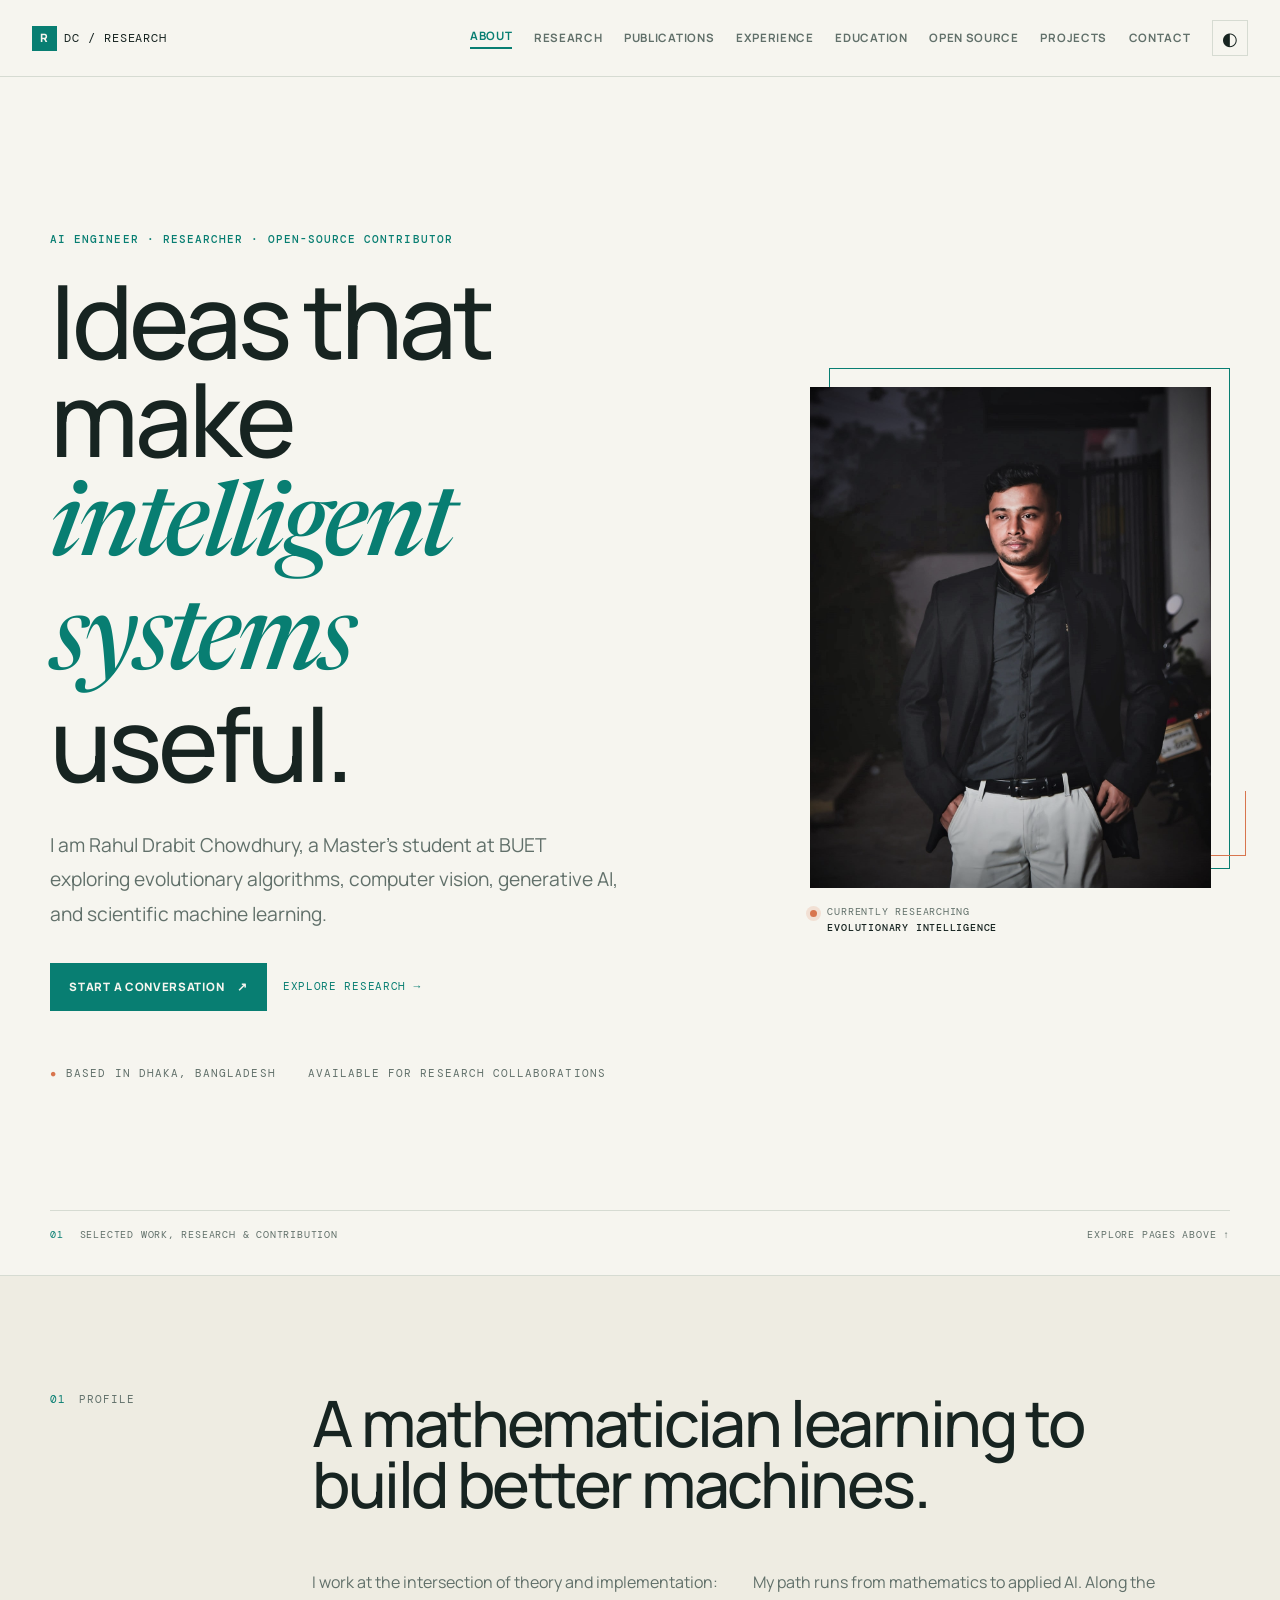
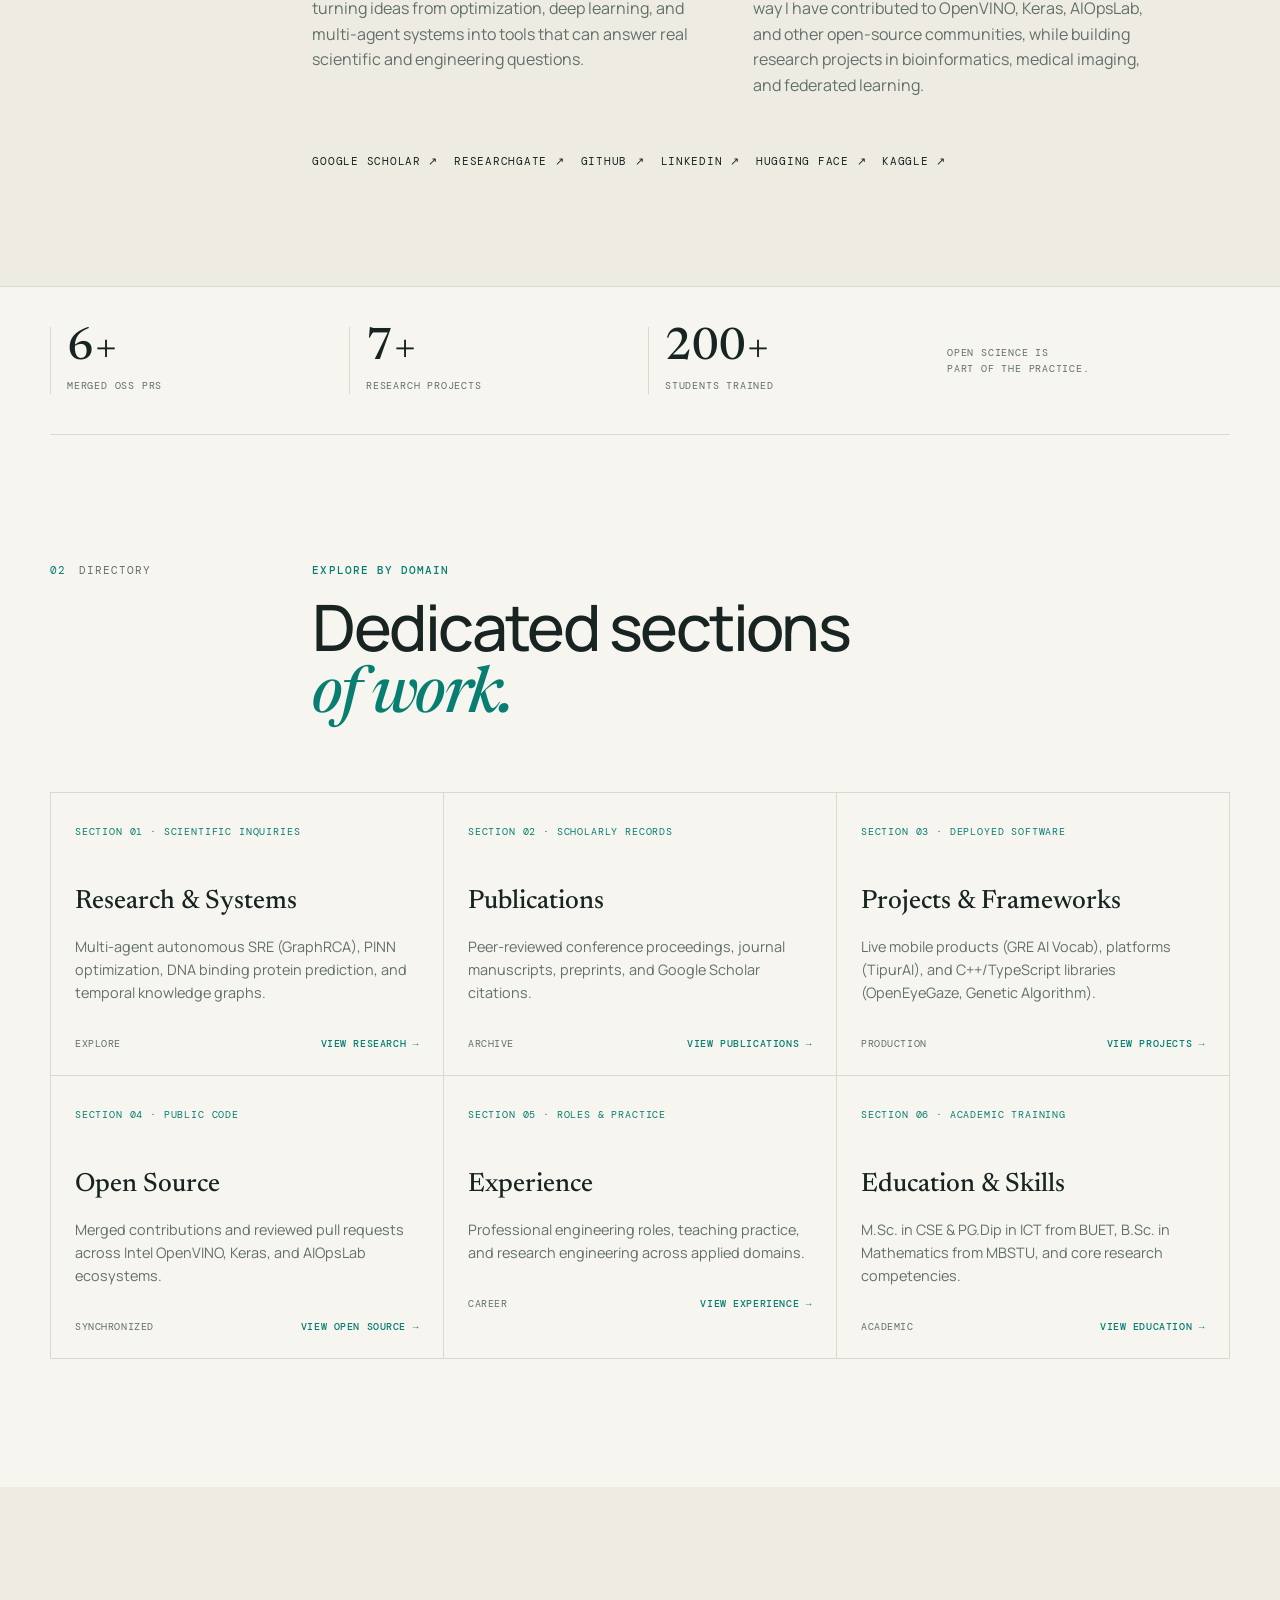
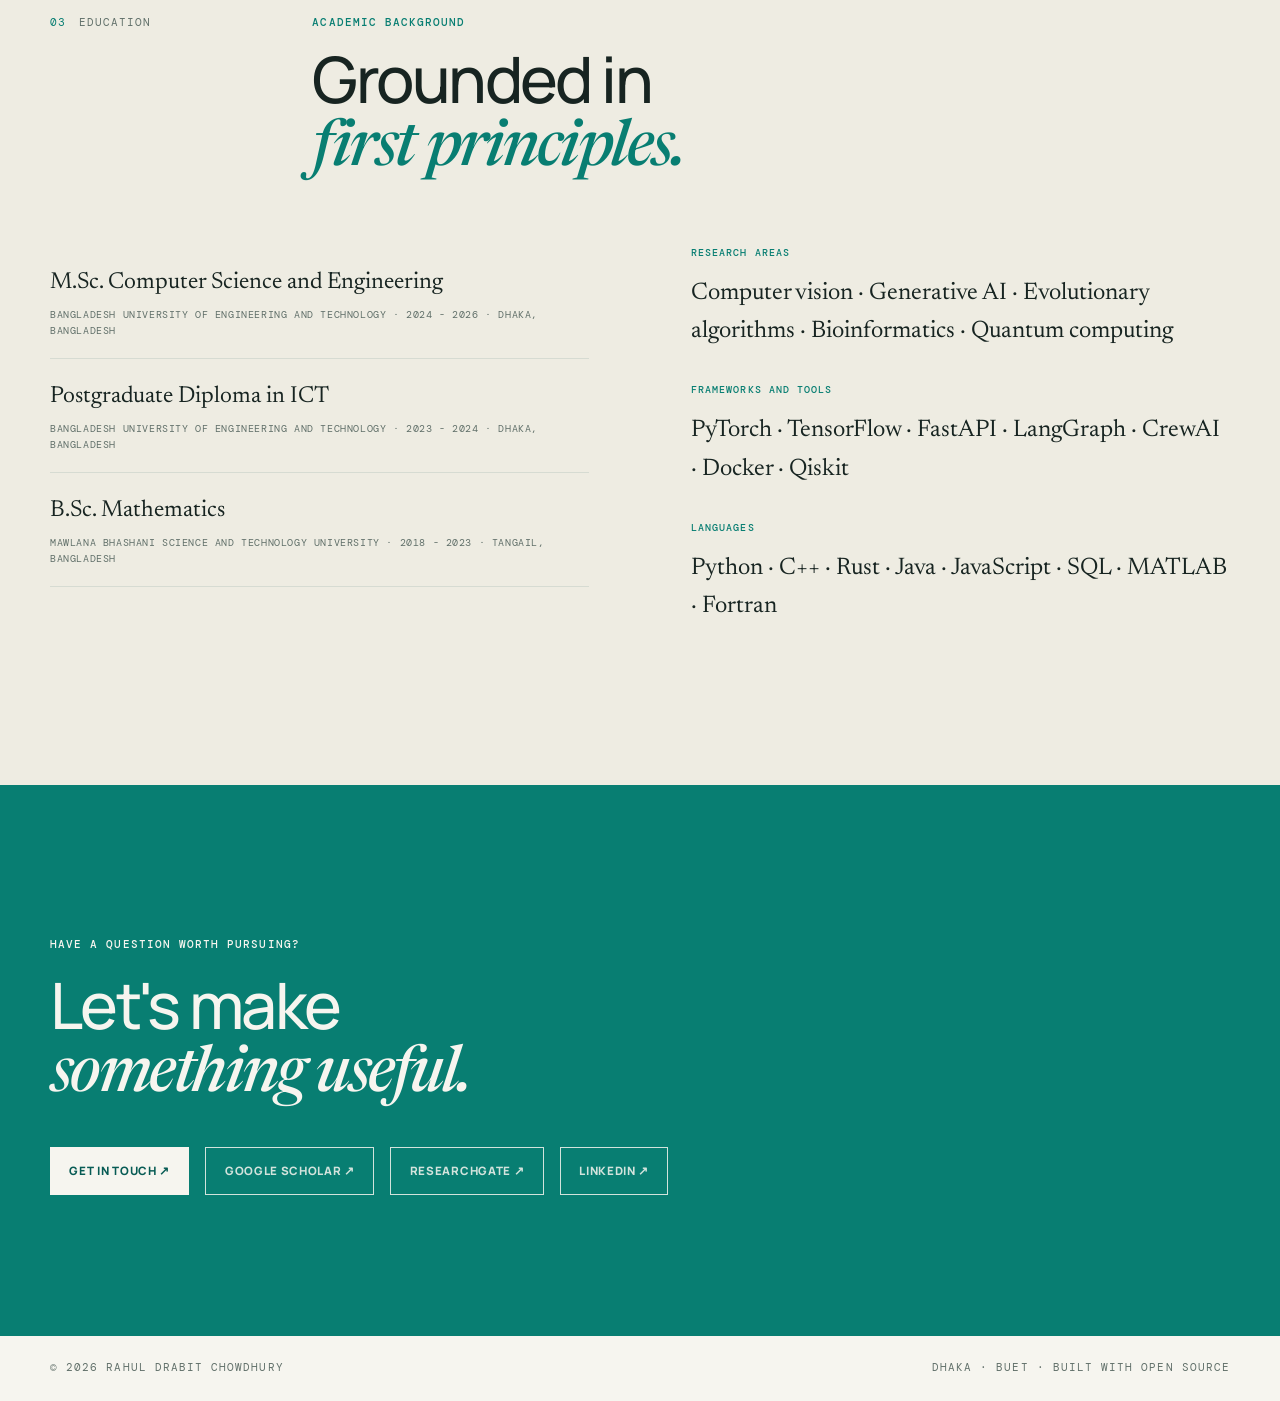
==== commit 80aa944f: "Transform portfolio into multi-page layout and update academic profiles - Modularize website into se" ====
--- a/index.html
+++ b/index.html
@@ -24,18 +24,20 @@
   <a class="skip-link" href="#main-content">Skip to content</a>
   <header class="site-header">
     <nav class="nav-shell" aria-label="Primary navigation">
-      <a class="brand" href="#top" aria-label="Rahul Drabit Chowdhury home"><span>R</span>DC / research</a>
+      <a class="brand" href="index.html" aria-label="Rahul Drabit Chowdhury home"><span>R</span>DC / research</a>
       <button class="menu-toggle" type="button" aria-expanded="false" aria-controls="site-menu">
         <span class="menu-icon" aria-hidden="true">☰</span>
         <span class="sr-only">Open navigation</span>
       </button>
       <div class="nav-menu" id="site-menu">
-        <a href="#about">About</a>
-        <a href="#research">Research</a>
-        <a href="#work">Experience</a>
-        <a href="#contributions">Open source</a>
-        <a href="#projects">Projects</a>
-        <a href="#contact">Contact</a>
+        <a href="index.html" class="is-active" aria-current="page">About</a>
+        <a href="research.html">Research</a>
+        <a href="publications.html">Publications</a>
+        <a href="experience.html">Experience</a>
+        <a href="education.html">Education</a>
+        <a href="opensource.html">Open source</a>
+        <a href="projects.html">Projects</a>
+        <a href="contact.html">Contact</a>
         <button class="theme-toggle" type="button" aria-label="Switch to dark theme" title="Toggle theme"><span aria-hidden="true">◐</span></button>
       </div>
     </nav>
@@ -49,8 +51,8 @@
           <h1 class="reveal" id="hero-title">Ideas that make<br><em>intelligent systems</em> useful.</h1>
           <p class="hero-lede reveal">I am Rahul Drabit Chowdhury, a Master's student at BUET exploring evolutionary algorithms, computer vision, generative AI, and scientific machine learning.</p>
           <div class="hero-actions reveal">
-            <a class="button button-primary" href="mailto:rahuldrabit@gmail.com">Start a conversation <span aria-hidden="true">↗</span></a>
-            <a class="text-link" href="#research">Explore the work <span aria-hidden="true">↓</span></a>
+            <a class="button button-primary" href="contact.html">Start a conversation <span aria-hidden="true">↗</span></a>
+            <a class="text-link" href="research.html">Explore research <span aria-hidden="true">→</span></a>
           </div>
           <div class="hero-meta reveal"><span>Based in Dhaka, Bangladesh</span><span>Available for research collaborations</span></div>
         </div>
@@ -61,7 +63,7 @@
           <div class="portrait-note"><span class="status-dot"></span><span>Currently researching<br><strong>evolutionary intelligence</strong></span></div>
         </div>
       </div>
-      <div class="hero-ruler" aria-hidden="true"><span>01</span><span>Selected work, research & contribution</span><span>Scroll to explore ↓</span></div>
+      <div class="hero-ruler" aria-hidden="true"><span>01</span><span>Selected work, research & contribution</span><span>Explore pages above ↑</span></div>
     </section>
 
     <section class="intro-band" id="about" aria-labelledby="about-title">
@@ -73,40 +75,136 @@
             <p>I work at the intersection of theory and implementation: turning ideas from optimization, deep learning, and multi-agent systems into tools that can answer real scientific and engineering questions.</p>
             <p>My path runs from mathematics to applied AI. Along the way I have contributed to OpenVINO, Keras, AIOpsLab, and other open-source communities, while building research projects in bioinformatics, medical imaging, and federated learning.</p>
           </div>
-          <div class="link-row"><a href="https://github.com/rahuldrabit" target="_blank" rel="noopener noreferrer">GitHub ↗</a><a href="https://linkedin.com/in/rahuldrabit" target="_blank" rel="noopener noreferrer">LinkedIn ↗</a><a href="https://huggingface.co/rahuldrabit" target="_blank" rel="noopener noreferrer">Hugging Face ↗</a><a href="https://kaggle.com/rahuldrabit" target="_blank" rel="noopener noreferrer">Kaggle ↗</a></div>
+          <div class="link-row">
+            <a href="https://scholar.google.com/citations?user=BV6XABcAAAAJ&hl=en" target="_blank" rel="noopener noreferrer">Google Scholar ↗</a>
+            <a href="https://www.researchgate.net/profile/Rahul-Chowdhury-12" target="_blank" rel="noopener noreferrer">ResearchGate ↗</a>
+            <a href="https://github.com/rahuldrabit" target="_blank" rel="noopener noreferrer">GitHub ↗</a>
+            <a href="https://linkedin.com/in/rahuldrabit" target="_blank" rel="noopener noreferrer">LinkedIn ↗</a>
+            <a href="https://huggingface.co/rahuldrabit" target="_blank" rel="noopener noreferrer">Hugging Face ↗</a>
+            <a href="https://kaggle.com/rahuldrabit" target="_blank" rel="noopener noreferrer">Kaggle ↗</a>
+          </div>
         </div>
       </div>
     </section>
 
     <section class="section-wrap metrics-section" aria-label="Portfolio metrics">
-          <div class="metric"><strong id="metric-prs">6+</strong><span>merged OSS PRs</span></div>
+      <div class="metric"><strong id="metric-prs">6+</strong><span>merged OSS PRs</span></div>
       <div class="metric"><strong id="metric-projects">7+</strong><span>research projects</span></div>
       <div class="metric"><strong>200+</strong><span>students trained</span></div>
       <div class="metric metric-note"><span>Open science is<br>part of the practice.</span></div>
     </section>
 
-    <section class="section-wrap content-section" id="research" aria-labelledby="research-title">
-      <div class="section-heading reveal"><div class="section-label"><span>02</span><span>Research</span></div><div><p class="eyebrow">Questions in progress</p><h2 id="research-title">Where curiosity<br><em>gets tested.</em></h2></div></div>
-      <div class="research-layout"><div class="research-intro"><p>Current work spans intelligent optimization, biological sequence analysis, graph reasoning, and autonomous systems. Each project is a way to test an idea against data, constraints, and the messy details of implementation.</p><a class="text-link" href="mailto:rahuldrabit@gmail.com">Discuss a research idea ↗</a></div><div class="research-list" data-section="research"><p class="loading-state">Loading research records...</p></div></div>
-      <article class="research-spotlight reveal"><div class="spotlight-copy"><p class="eyebrow">Featured system · GraphRCA</p><h3>Root-cause analysis for autonomous SRE.</h3><p>GraphRCA externalizes memory and planning for small language models: traces become a service graph, deterministic signals narrow the search, and a guarded agent proposes mitigation with rollback protection.</p><div class="link-row"><a href="https://github.com/Rahuldrabit/GraphRCA" target="_blank" rel="noopener noreferrer">Source ↗</a><a href="https://openreview.net/revisions?id=sTkyhw9th6" target="_blank" rel="noopener noreferrer">OpenReview ↗</a></div></div><div class="spotlight-signals"><div><strong>92.3%</strong><span>Detection success<br>on 26 tasks</span></div><div><strong>67</strong><span>Live Kubernetes<br>incidents evaluated</span></div><div><strong>4-agent</strong><span>Observer · diagnoser<br>analyst · actuator</span></div></div></article>
-      <div class="publication-block"><div class="section-label"><span>02a</span><span>Publication</span></div><div class="publication-list" data-section="publications"><p class="loading-state">Loading publications...</p></div></div>
-    </section>
-
-    <section class="soft-band" id="work" aria-labelledby="work-title"><div class="section-wrap content-section"><div class="section-heading reveal"><div class="section-label"><span>03</span><span>Experience</span></div><div><p class="eyebrow">A record of practice</p><h2 id="work-title">Learning by<br><em>shipping.</em></h2></div></div><div class="timeline" data-section="experience"><p class="loading-state">Loading experience records...</p></div></div></section>
-
-    <section class="section-wrap content-section" id="contributions" aria-labelledby="contributions-title"><div class="section-heading reveal"><div class="section-label"><span>04</span><span>Open source</span></div><div><p class="eyebrow">Public work, reviewed in public</p><h2 id="contributions-title">Contributions<br><em>that travel.</em></h2></div></div><div class="contribution-header"><p>Selected contributions are synchronized from GitHub and reviewed before they appear here.</p><span id="github-updated">Last sync: curated snapshot</span></div><div class="contribution-grid" data-section="github"><p class="loading-state">Loading contributions...</p></div></section>
-
-    <section class="soft-band" id="projects" aria-labelledby="projects-title"><div class="section-wrap content-section"><div class="section-heading reveal"><div class="section-label"><span>05</span><span>Live products</span></div><div><p class="eyebrow">Built for real users</p><h2 id="projects-title">Work that made<br><em>it into the world.</em></h2></div></div><div class="work-intro"><p>Products and production-facing systems where ideas had to become useful, understandable, and resilient enough for people to use.</p><a class="text-link" href="#framework">See the engineering framework ↓</a></div><div class="project-grid" data-section="products"><p class="loading-state">Loading products...</p></div></div></section>
-
-    <section class="section-wrap content-section" id="framework" aria-labelledby="framework-title"><div class="section-heading reveal"><div class="section-label"><span>05a</span><span>Framework</span></div><div><p class="eyebrow">Reusable engineering</p><h2 id="framework-title">Tools that turn<br><em>methods into systems.</em></h2></div></div><div class="project-grid" data-section="framework"><p class="loading-state">Loading framework...</p></div></section>
-
-    <section class="soft-band" id="research-work" aria-labelledby="research-work-title"><div class="section-wrap content-section"><div class="section-heading reveal"><div class="section-label"><span>05b</span><span>Research systems</span></div><div><p class="eyebrow">Experiments, papers, and reports</p><h2 id="research-work-title">Questions made<br><em>concrete.</em></h2></div></div><div class="project-grid" data-section="research-projects"><p class="loading-state">Loading research systems...</p></div></div></section>
-
-    <section class="section-wrap content-section compact-section" id="education" aria-labelledby="education-title"><div class="section-heading reveal"><div class="section-label"><span>06</span><span>Education & skills</span></div><div><p class="eyebrow">Foundations and tools</p><h2 id="education-title">Grounded in<br><em>first principles.</em></h2></div></div><div class="education-layout"><div class="education-list" data-section="education"><p class="loading-state">Loading education...</p></div><div class="skills-list" data-section="skills"><p class="loading-state">Loading skills...</p></div></div></section>
-
-    <section class="contact-band" id="contact" aria-labelledby="contact-title"><div class="section-wrap contact-content"><p class="eyebrow">Have a question worth pursuing?</p><h2 id="contact-title">Let's make<br><em>something useful.</em></h2><div class="contact-actions"><a class="button button-primary" href="mailto:rahuldrabit@gmail.com">rahuldrabit@gmail.com ↗</a><a class="button button-quiet" href="https://linkedin.com/in/rahuldrabit" target="_blank" rel="noopener noreferrer">LinkedIn ↗</a></div></div></section>
+    <section class="section-wrap content-section" id="featured-overview" aria-labelledby="highlights-title">
+      <div class="section-heading reveal">
+        <div class="section-label"><span>02</span><span>Directory</span></div>
+        <div>
+          <p class="eyebrow">Explore by domain</p>
+          <h2 id="highlights-title">Dedicated sections<br><em>of work.</em></h2>
+        </div>
+      </div>
+
+      <div class="directory-grid">
+        <a class="contribution-card" href="research.html">
+          <span class="card-kicker">Section 01 · Scientific Inquiries</span>
+          <h3>Research & Systems</h3>
+          <p>Multi-agent autonomous SRE (GraphRCA), PINN optimization, DNA binding protein prediction, and temporal knowledge graphs.</p>
+          <div class="card-footer">
+            <span>Explore</span>
+            <strong>View Research →</strong>
+          </div>
+        </a>
+
+        <a class="contribution-card" href="publications.html">
+          <span class="card-kicker">Section 02 · Scholarly Records</span>
+          <h3>Publications</h3>
+          <p>Peer-reviewed conference proceedings, journal manuscripts, preprints, and Google Scholar citations.</p>
+          <div class="card-footer">
+            <span>Archive</span>
+            <strong>View Publications →</strong>
+          </div>
+        </a>
+
+        <a class="contribution-card" href="projects.html">
+          <span class="card-kicker">Section 03 · Deployed Software</span>
+          <h3>Projects & Frameworks</h3>
+          <p>Live mobile products (GRE AI Vocab), platforms (TipurAI), and C++/TypeScript libraries (OpenEyeGaze, Genetic Algorithm).</p>
+          <div class="card-footer">
+            <span>Production</span>
+            <strong>View Projects →</strong>
+          </div>
+        </a>
+
+        <a class="contribution-card" href="opensource.html">
+          <span class="card-kicker">Section 04 · Public Code</span>
+          <h3>Open Source</h3>
+          <p>Merged contributions and reviewed pull requests across Intel OpenVINO, Keras, and AIOpsLab ecosystems.</p>
+          <div class="card-footer">
+            <span>Synchronized</span>
+            <strong>View Open Source →</strong>
+          </div>
+        </a>
+
+        <a class="contribution-card" href="experience.html">
+          <span class="card-kicker">Section 05 · Roles & Practice</span>
+          <h3>Experience</h3>
+          <p>Professional engineering roles, teaching practice, and research engineering across applied domains.</p>
+          <div class="card-footer">
+            <span>Career</span>
+            <strong>View Experience →</strong>
+          </div>
+        </a>
+
+        <a class="contribution-card" href="education.html">
+          <span class="card-kicker">Section 06 · Academic Training</span>
+          <h3>Education & Skills</h3>
+          <p>M.Sc. in CSE & PG.Dip in ICT from BUET, B.Sc. in Mathematics from MBSTU, and core research competencies.</p>
+          <div class="card-footer">
+            <span>Academic</span>
+            <strong>View Education →</strong>
+          </div>
+        </a>
+      </div>
+    </section>
+
+    <section class="soft-band" id="education-summary" aria-labelledby="edu-summary-title">
+      <div class="section-wrap content-section compact-section">
+        <div class="section-heading reveal">
+          <div class="section-label"><span>03</span><span>Education</span></div>
+          <div>
+            <p class="eyebrow">Academic background</p>
+            <h2 id="edu-summary-title">Grounded in<br><em>first principles.</em></h2>
+          </div>
+        </div>
+        <div class="education-layout">
+          <div class="education-list" data-section="education">
+            <p class="loading-state">Loading education...</p>
+          </div>
+          <div class="skills-list" data-section="skills">
+            <p class="loading-state">Loading skills...</p>
+          </div>
+        </div>
+      </div>
+    </section>
+
+    <section class="contact-band" id="contact" aria-labelledby="contact-title">
+      <div class="section-wrap contact-content">
+        <p class="eyebrow">Have a question worth pursuing?</p>
+        <h2 id="contact-title">Let's make<br><em>something useful.</em></h2>
+        <div class="contact-actions">
+          <a class="button button-primary" href="contact.html">Get in touch ↗</a>
+          <a class="button button-quiet" href="https://scholar.google.com/citations?user=BV6XABcAAAAJ&hl=en" target="_blank" rel="noopener noreferrer">Google Scholar ↗</a>
+          <a class="button button-quiet" href="https://www.researchgate.net/profile/Rahul-Chowdhury-12" target="_blank" rel="noopener noreferrer">ResearchGate ↗</a>
+          <a class="button button-quiet" href="https://linkedin.com/in/rahuldrabit" target="_blank" rel="noopener noreferrer">LinkedIn ↗</a>
+        </div>
+      </div>
+    </section>
   </main>
 
-  <footer class="site-footer"><div class="section-wrap footer-inner"><span>© <span id="current-year">2026</span> Rahul Drabit Chowdhury</span><span>Dhaka · BUET · Built with open source</span></div></footer>
+  <footer class="site-footer">
+    <div class="section-wrap footer-inner">
+      <span>© <span id="current-year">2026</span> Rahul Drabit Chowdhury</span>
+      <span>Dhaka · BUET · Built with open source</span>
+    </div>
+  </footer>
 </body>
 </html>
--- a/css/styles.css
+++ b/css/styles.css
@@ -47,8 +47,9 @@
 .brand { font-family: var(--mono); font-size: .72rem; letter-spacing: .08em; text-decoration: none; text-transform: uppercase; white-space: nowrap; }
 .brand span { display: inline-grid; place-items: center; width: 25px; height: 25px; margin-right: .45rem; background: var(--accent); color: var(--paper); font-family: var(--sans); font-weight: 800; }
 .nav-menu { display: flex; align-items: center; gap: 1.35rem; }
-.nav-menu a { color: var(--muted); font-size: .72rem; font-weight: 700; text-decoration: none; text-transform: uppercase; letter-spacing: .06em; }
-.nav-menu a:hover, .nav-menu a:focus-visible { color: var(--accent); }
+.nav-menu a { color: var(--muted); font-size: .72rem; font-weight: 700; text-decoration: none; text-transform: uppercase; letter-spacing: .06em; transition: color .2s; }
+.nav-menu a:hover, .nav-menu a:focus-visible, .nav-menu a.is-active { color: var(--accent); }
+.nav-menu a.is-active { border-bottom: 2px solid var(--accent); padding-bottom: 2px; }
 .theme-toggle, .menu-toggle { border: 1px solid var(--line); background: transparent; color: var(--ink); cursor: pointer; }
 .theme-toggle { width: 36px; height: 36px; display: grid; place-items: center; font-size: 1.1rem; }
 .theme-toggle:hover, .theme-toggle:focus-visible { border-color: var(--accent); color: var(--accent); }
@@ -123,8 +124,22 @@
 .spotlight-signals strong { color: var(--accent-strong); font-family: var(--serif); font-size: clamp(1.8rem, 3vw, 2.8rem); font-weight: 500; line-height: 1; }
 .spotlight-signals span { color: var(--muted); font-family: var(--mono); font-size: .6rem; text-transform: uppercase; letter-spacing: .06em; }
 .publication-item { display: grid; grid-template-columns: 1fr auto; gap: 2rem; padding: 1.5rem 0; border-bottom: 1px solid var(--line); }
-.publication-title { font-family: var(--serif); font-size: 1.5rem; }
+.publication-title { font-family: var(--serif); font-size: 1.5rem; margin: 0; font-weight: normal; line-height: 1.25; }
+.publication-title a { color: var(--ink); text-decoration: none; transition: color .2s; }
+.publication-title a:hover, .publication-title a:focus-visible { color: var(--accent); }
 .publication-meta { margin-top: .35rem; color: var(--muted); font-family: var(--mono); font-size: .62rem; text-transform: uppercase; letter-spacing: .06em; }
+.publication-doi a { color: var(--warm); text-decoration: none; }
+.publication-doi a:hover, .publication-doi a:focus-visible { color: var(--accent); text-decoration: underline; }
+.publication-links { margin-top: .85rem; }
+.publication-profiles { margin-bottom: 1.5rem; }
+.hero-compact { padding-top: clamp(4rem, 8vw, 7rem); padding-bottom: 3rem; border-bottom: 1px solid var(--line); }
+.hero-compact h1 { font-family: var(--serif); font-size: clamp(2.5rem, 6vw, 4.8rem); line-height: 1.05; margin: 1rem 0; font-weight: 500; }
+.hero-compact h1 em { font-style: italic; color: var(--accent); }
+.hero-compact .hero-lede { max-width: 720px; font-size: clamp(1.05rem, 2vw, 1.25rem); color: var(--muted); margin-bottom: 2rem; }
+.empty-state { padding: clamp(2.5rem, 5vw, 4rem) 2rem; border: 1px dashed var(--line); background: var(--highlight); margin-top: 1.5rem; }
+.empty-title { font-family: var(--serif); font-size: clamp(1.5rem, 3vw, 2rem); margin: 0 0 .6rem; color: var(--ink); font-weight: 500; }
+.empty-desc { max-width: 640px; margin: 0 0 1.5rem; color: var(--muted); font-size: .95rem; line-height: 1.6; }
+.empty-links { display: flex; flex-wrap: wrap; gap: 1.25rem; }
 
 .timeline-item { display: grid; grid-template-columns: 180px 1fr; gap: 3rem; padding: 2rem 0; border-bottom: 1px solid var(--line); }
 .timeline-date { color: var(--accent); font-family: var(--mono); font-size: .67rem; text-transform: uppercase; letter-spacing: .08em; }
@@ -136,8 +151,9 @@
 
 .contribution-header { display: flex; justify-content: space-between; gap: 2rem; margin-bottom: 2rem; color: var(--muted); }
 .contribution-header p { max-width: 500px; margin: 0; }
-.contribution-header span { align-self: end; white-space: nowrap; }
 .contribution-grid { display: grid; grid-template-columns: repeat(2, 1fr); gap: 1px; background: var(--line); border: 1px solid var(--line); }
+.directory-grid { display: grid; grid-template-columns: repeat(3, 1fr); gap: 1px; background: var(--line); border: 1px solid var(--line); }
+@media (max-width: 1000px) and (min-width: 801px) { .directory-grid { grid-template-columns: repeat(2, 1fr); } }
 .contribution-card { min-height: 230px; padding: 1.5rem; background: var(--paper); text-decoration: none; transition: background .2s; }
 .contribution-card:hover, .contribution-card:focus-visible { background: var(--highlight); }
 .card-kicker { color: var(--accent); font-family: var(--mono); font-size: .65rem; text-transform: uppercase; letter-spacing: .08em; }
@@ -196,7 +212,7 @@
   .intro-grid, .section-heading, .publication-block { grid-template-columns: 1fr; gap: 1.5rem; }
   .metrics-section { grid-template-columns: repeat(2, 1fr); }
   .metric-note { grid-column: span 2; border-left: 1px solid var(--line); padding-left: 1rem; }
-  .contribution-grid, .project-grid { grid-template-columns: 1fr; }
+  .contribution-grid, .project-grid, .directory-grid { grid-template-columns: 1fr; }
   .contribution-header { display: block; }
   .contribution-header span { display: block; margin-top: 1rem; }
   .timeline-item { grid-template-columns: 1fr; gap: .55rem; }
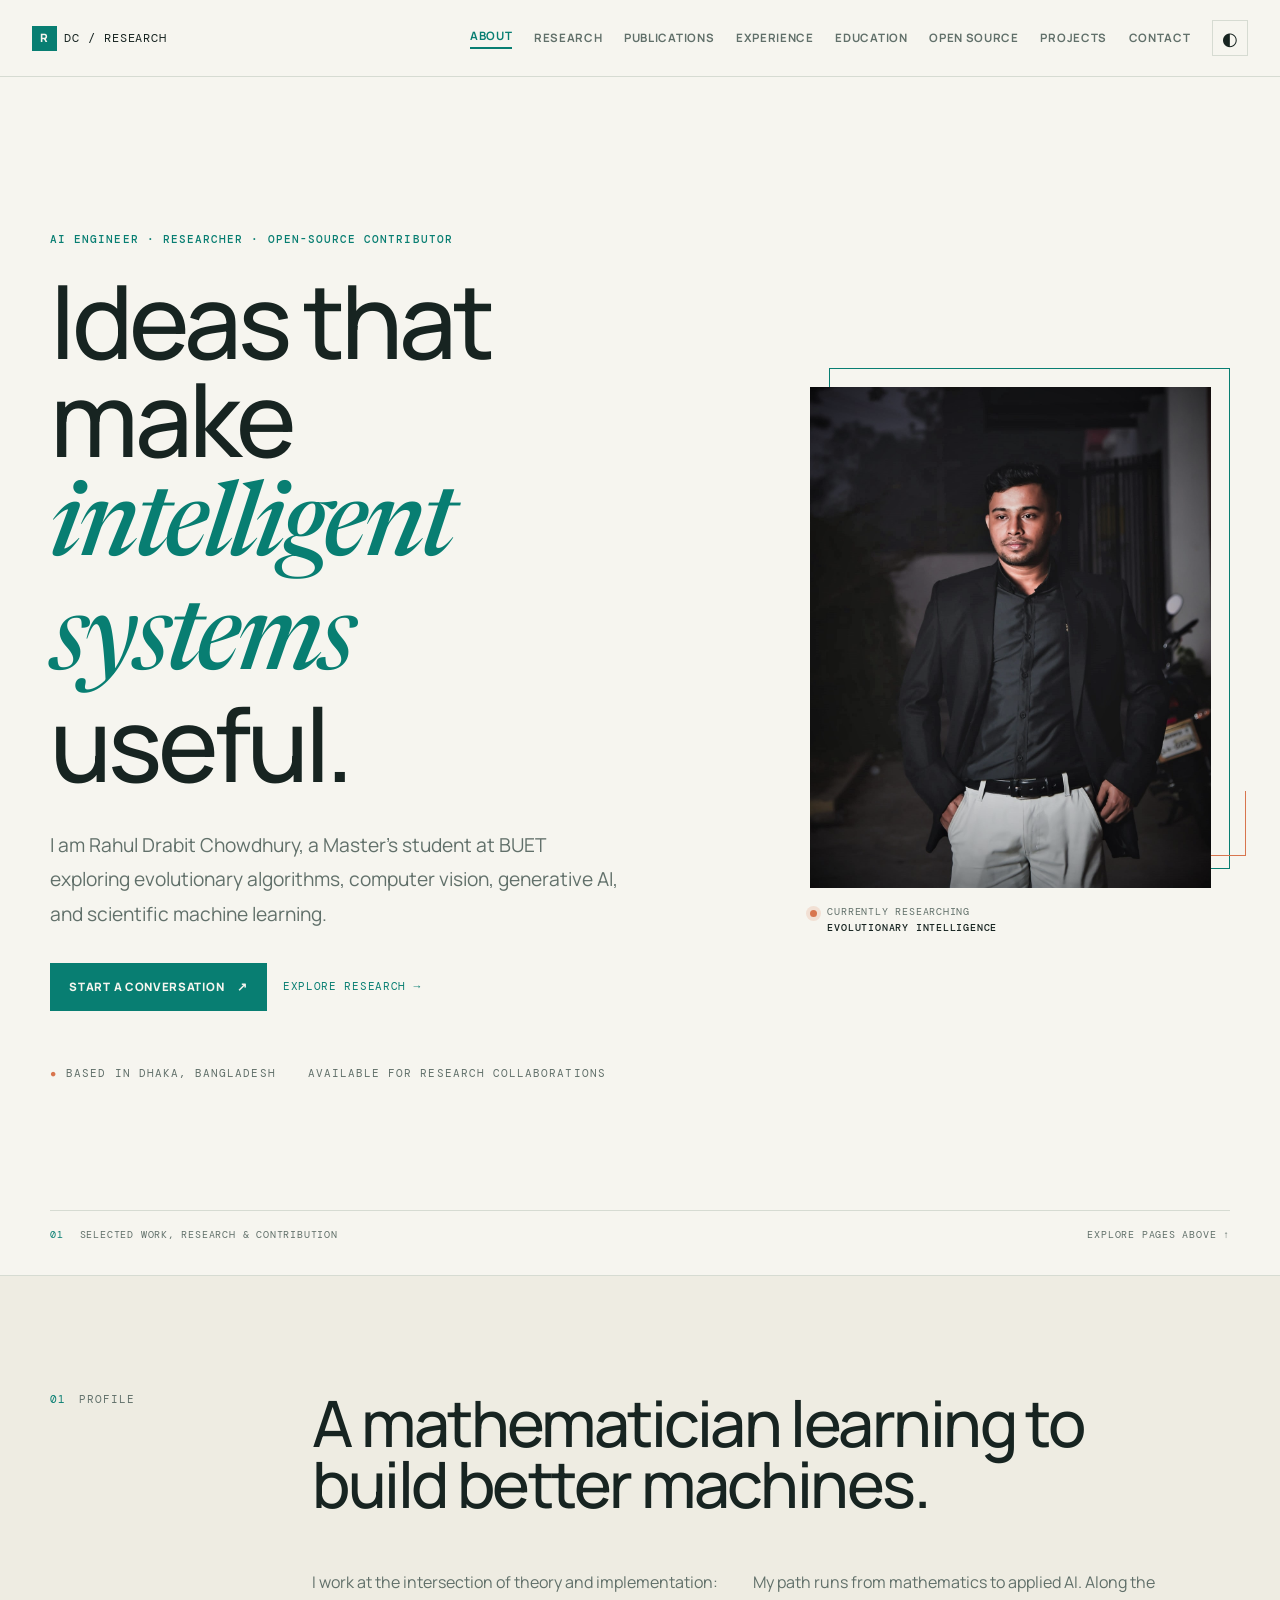
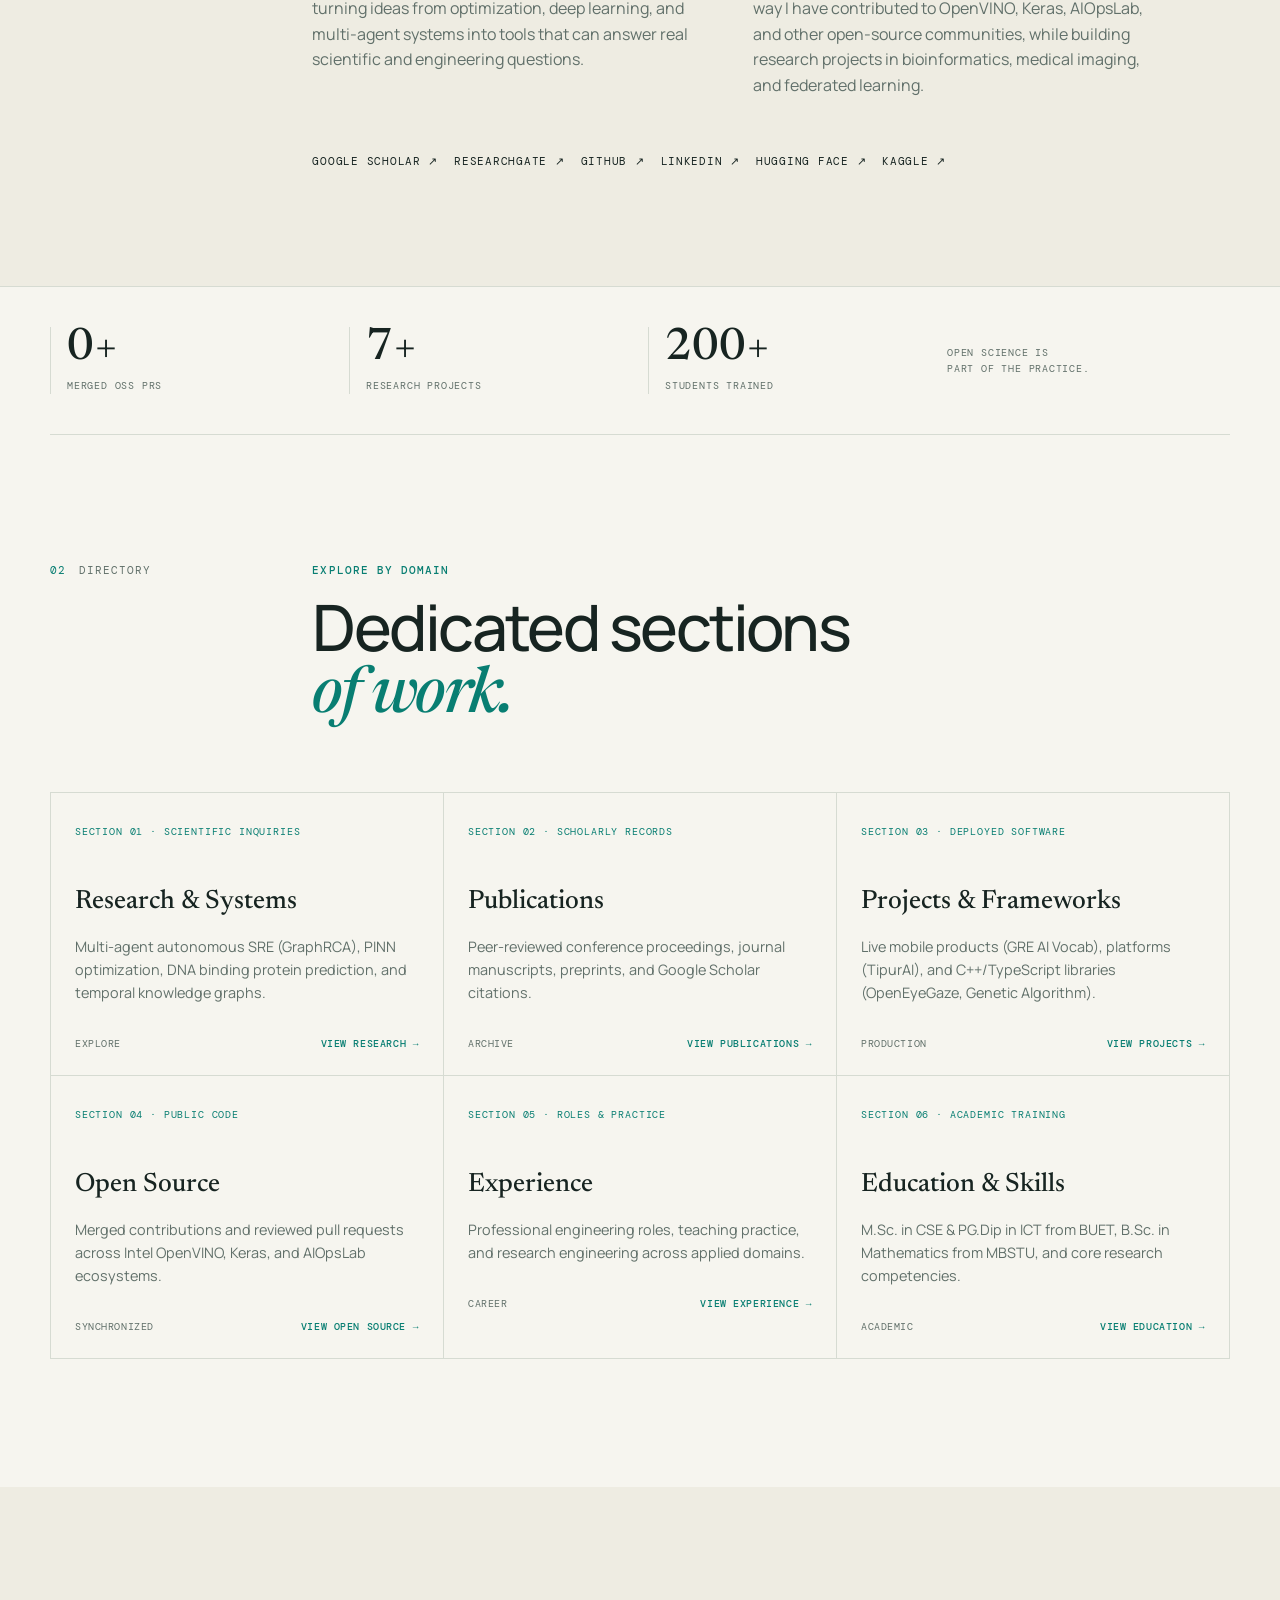
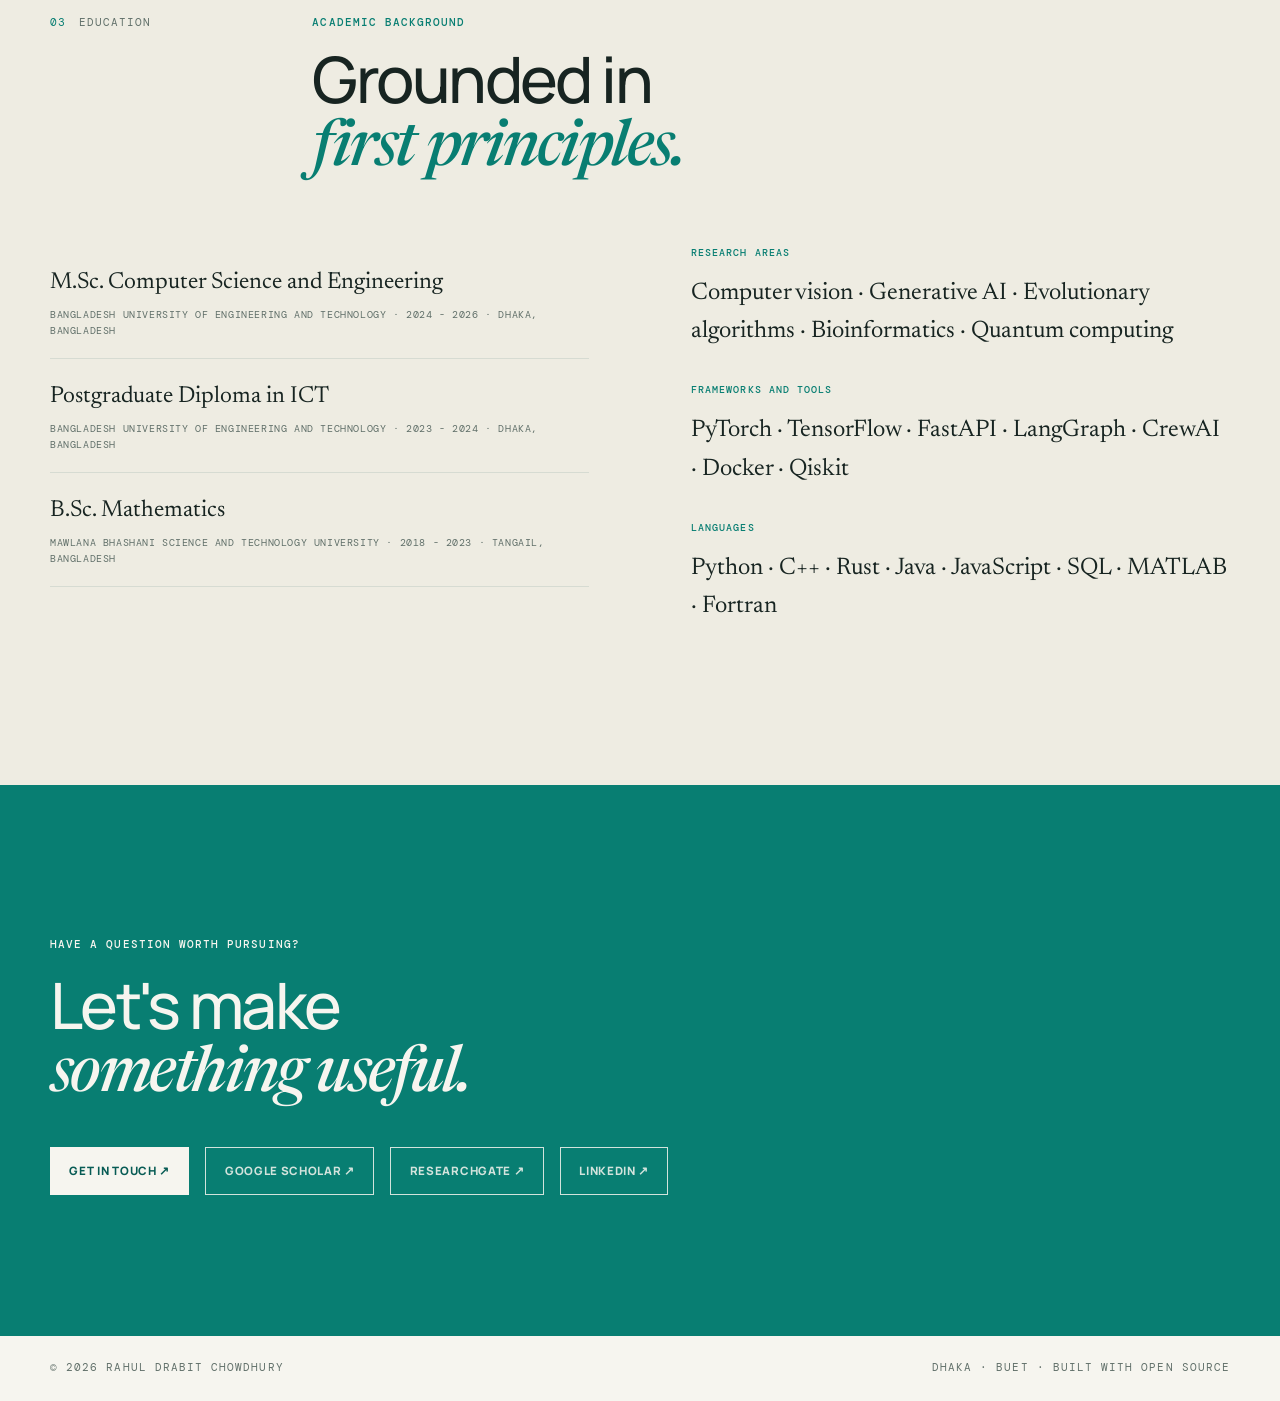
==== commit 57e8e227: "Fix portfolio rendering, responsive layout, and GitHub synchronization" ====
--- a/index.html
+++ b/index.html
@@ -7,11 +7,12 @@
   <title>Rahul Drabit Chowdhury | AI Engineer & Researcher</title>
   <script>
     (() => {
-      const savedTheme = localStorage.getItem('theme');
-      const theme = savedTheme === 'dark' || savedTheme === 'light'
-        ? savedTheme
-        : 'light';
-      document.documentElement.dataset.theme = theme;
+      try {
+        const savedTheme = localStorage.getItem('theme');
+        document.documentElement.dataset.theme = savedTheme === 'dark' ? 'dark' : 'light';
+      } catch {
+        document.documentElement.dataset.theme = 'light';
+      }
     })();
   </script>
   <link rel="preconnect" href="https://fonts.googleapis.com">
--- a/css/styles.css
+++ b/css/styles.css
@@ -97,8 +97,8 @@
 .link-row a { color: var(--ink); font-family: var(--mono); font-size: .66rem; text-decoration: none; text-transform: uppercase; letter-spacing: .07em; }
 .link-row a:hover, .link-row a:focus-visible { color: var(--accent); }
 .metrics-section { display: grid; grid-template-columns: repeat(4, 1fr); gap: 1rem; padding-block: 2.5rem; border-bottom: 1px solid var(--line); }
-.metric { display: flex; flex-direction: column; gap: .35rem; border-left: 1px solid var(--line); padding-left: 1rem; }
-.metric strong { font-family: var(--serif); font-size: 2.8rem; font-weight: 500; line-height: 1; }
+.metric { display: flex; flex-direction: column; min-width: 0; gap: .35rem; border-left: 1px solid var(--line); padding-left: 1rem; }
+.metric strong { font-family: var(--serif); font-size: clamp(1.5rem, 3.6vw, 2.8rem); font-weight: 500; line-height: 1; overflow-wrap: anywhere; }
 .metric span { color: var(--muted); font-family: var(--mono); font-size: .62rem; text-transform: uppercase; letter-spacing: .08em; }
 .metric-note { justify-content: center; border-left: 0; padding-left: 0; color: var(--accent); }
 
@@ -189,28 +189,35 @@
 .contact-content h2 em { color: var(--paper); }
 .contact-content .button-primary { background: var(--paper); border-color: var(--paper); color: var(--accent-strong); }
 .contact-content .button-quiet { border-color: var(--paper); color: var(--paper); opacity: .85; }
+.contact-card { padding: clamp(1.25rem, 5vw, 2.5rem); border: 1px solid var(--line); background: var(--highlight); max-width: 960px; }
+.contact-card h3 { font-family: var(--serif); font-size: clamp(1.8rem, 3.5vw, 2.5rem); margin: 0 0 1rem; font-weight: 500; overflow-wrap: anywhere; }
 .site-footer { color: var(--muted); }
 .footer-inner { display: flex; justify-content: space-between; gap: 1rem; padding-block: 1.5rem; }
 .loading-state { color: var(--muted); font-family: var(--mono); font-size: .7rem; text-transform: uppercase; }
-.reveal { opacity: 0; transform: translateY(18px); transition: opacity .7s ease, transform .7s ease; }
+.reveal { transition: opacity .7s ease, transform .7s ease; }
+.reveal.reveal-pending { opacity: 0; transform: translateY(18px); }
 .reveal.is-visible { opacity: 1; transform: none; }
 :focus-visible { outline: 2px solid var(--warm); outline-offset: 4px; }
 
+@media (max-width: 1050px) {
+  .nav-shell { min-height: 64px; }
+  .menu-toggle { display: block; }
+  .nav-menu { position: absolute; top: 64px; left: 0; right: 0; display: none; flex-direction: column; align-items: stretch; gap: 0; max-height: calc(100vh - 64px); max-height: calc(100dvh - 64px); overflow-y: auto; overscroll-behavior: contain; padding: .75rem 1rem 1rem; background: var(--paper); border-bottom: 1px solid var(--line); }
+  .nav-menu.is-open { display: flex; }
+  .nav-menu a { padding: .75rem 0; border-bottom: 1px solid var(--line); }
+  .nav-menu a.is-active { padding-bottom: .75rem; }
+  .theme-toggle { margin-top: .75rem; align-self: flex-start; flex-shrink: 0; }
+}
+
 @media (max-width: 800px) {
   .section-wrap, .nav-shell { width: min(100% - 2rem, 600px); }
-  .nav-shell { min-height: 64px; }
-  .menu-toggle { display: block; }
-  .nav-menu { position: absolute; top: 64px; left: 0; right: 0; display: none; flex-direction: column; align-items: stretch; gap: 0; padding: .75rem 1rem 1rem; background: var(--paper); border-bottom: 1px solid var(--line); }
-  .nav-menu.is-open { display: flex; }
-  .nav-menu a { padding: .75rem 0; border-bottom: 1px solid var(--line); }
-  .theme-toggle { margin-top: .75rem; align-self: flex-start; }
   .hero { padding-top: 4rem; }
   .hero-grid, .research-layout, .intro-columns, .education-layout { grid-template-columns: 1fr; }
   .hero-portrait { justify-self: start; width: min(100%, 360px); }
   .hero-ruler span:nth-child(2) { display: none; }
   .hero-ruler { justify-content: space-between; }
   .intro-grid, .section-heading, .publication-block { grid-template-columns: 1fr; gap: 1.5rem; }
-  .metrics-section { grid-template-columns: repeat(2, 1fr); }
+  .metrics-section { grid-template-columns: repeat(2, minmax(0, 1fr)); }
   .metric-note { grid-column: span 2; border-left: 1px solid var(--line); padding-left: 1rem; }
   .contribution-grid, .project-grid, .directory-grid { grid-template-columns: 1fr; }
   .contribution-header { display: block; }
@@ -228,5 +235,5 @@
 @media (prefers-reduced-motion: reduce) {
   html { scroll-behavior: auto; }
   *, *::before, *::after { animation-duration: .01ms !important; animation-iteration-count: 1 !important; transition-duration: .01ms !important; }
-  .reveal { opacity: 1; transform: none; }
-}
+  .reveal, .reveal.reveal-pending { opacity: 1; transform: none; }
+}
